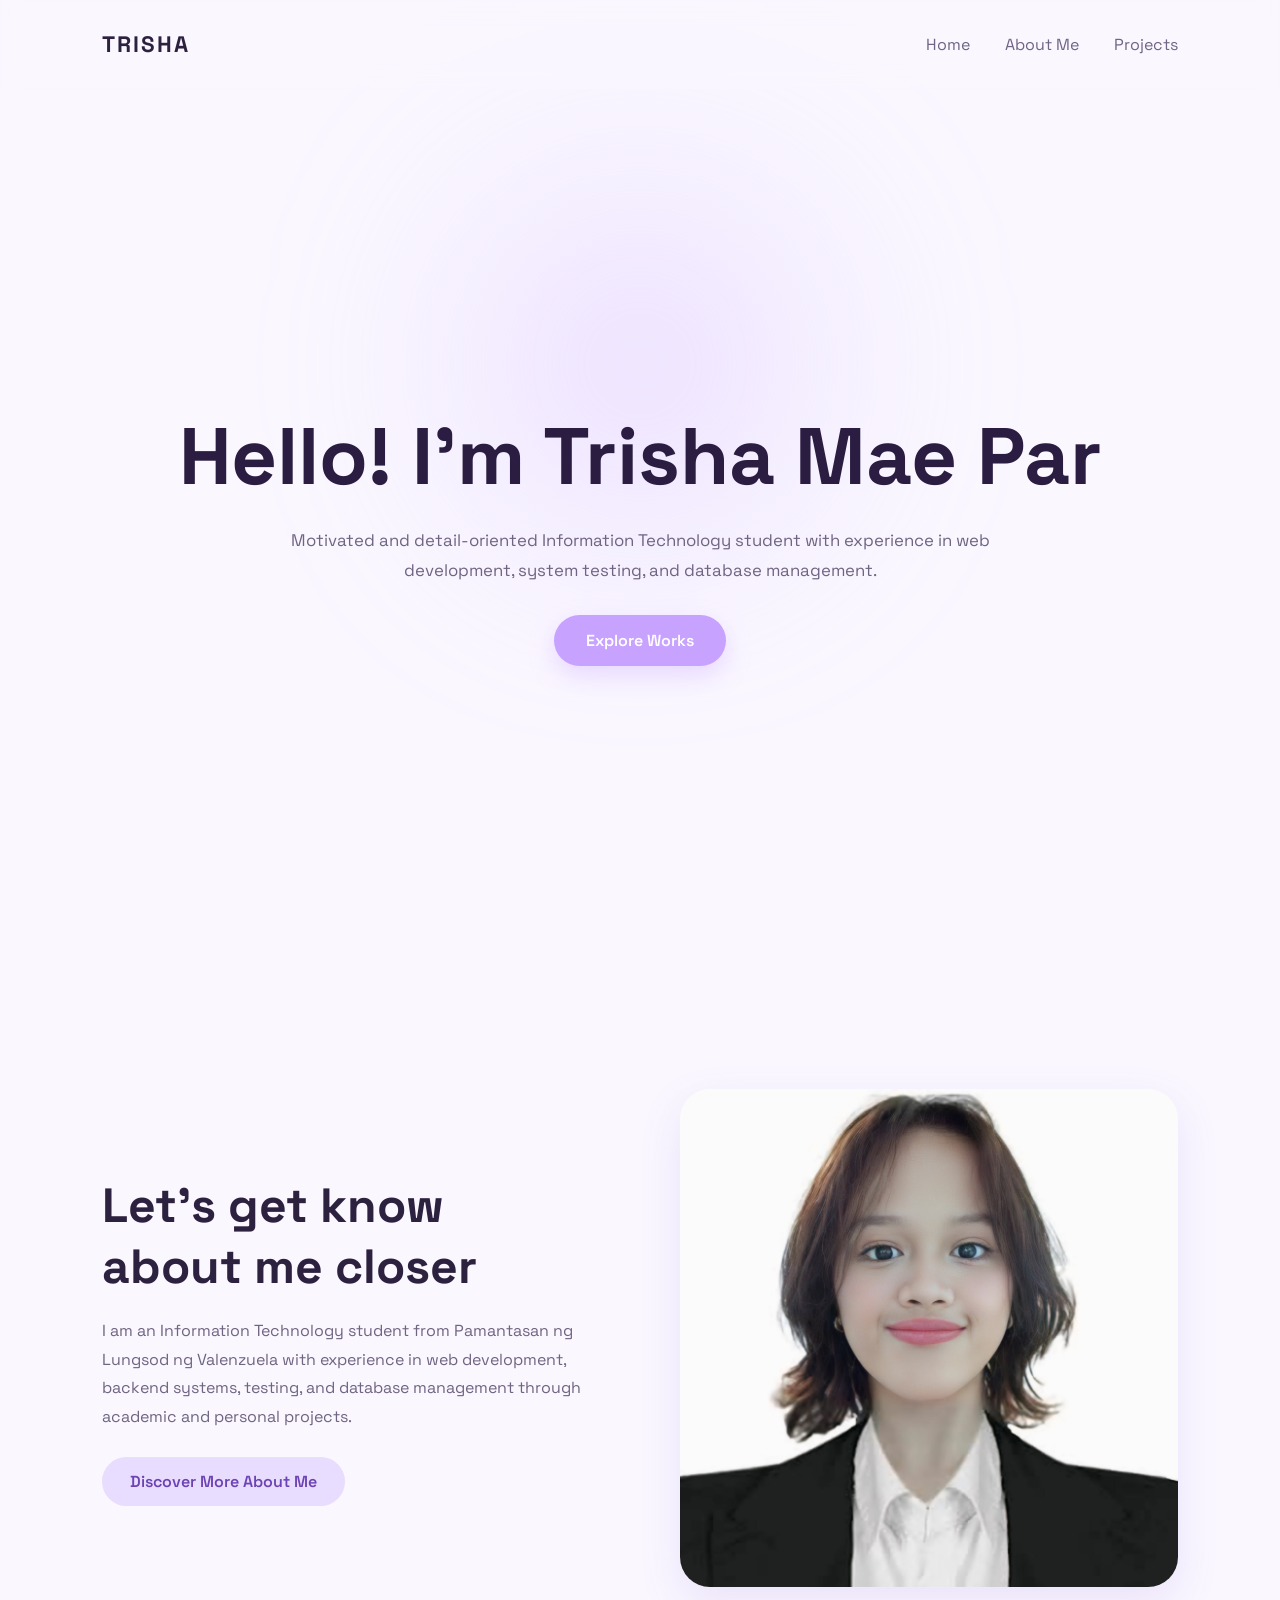
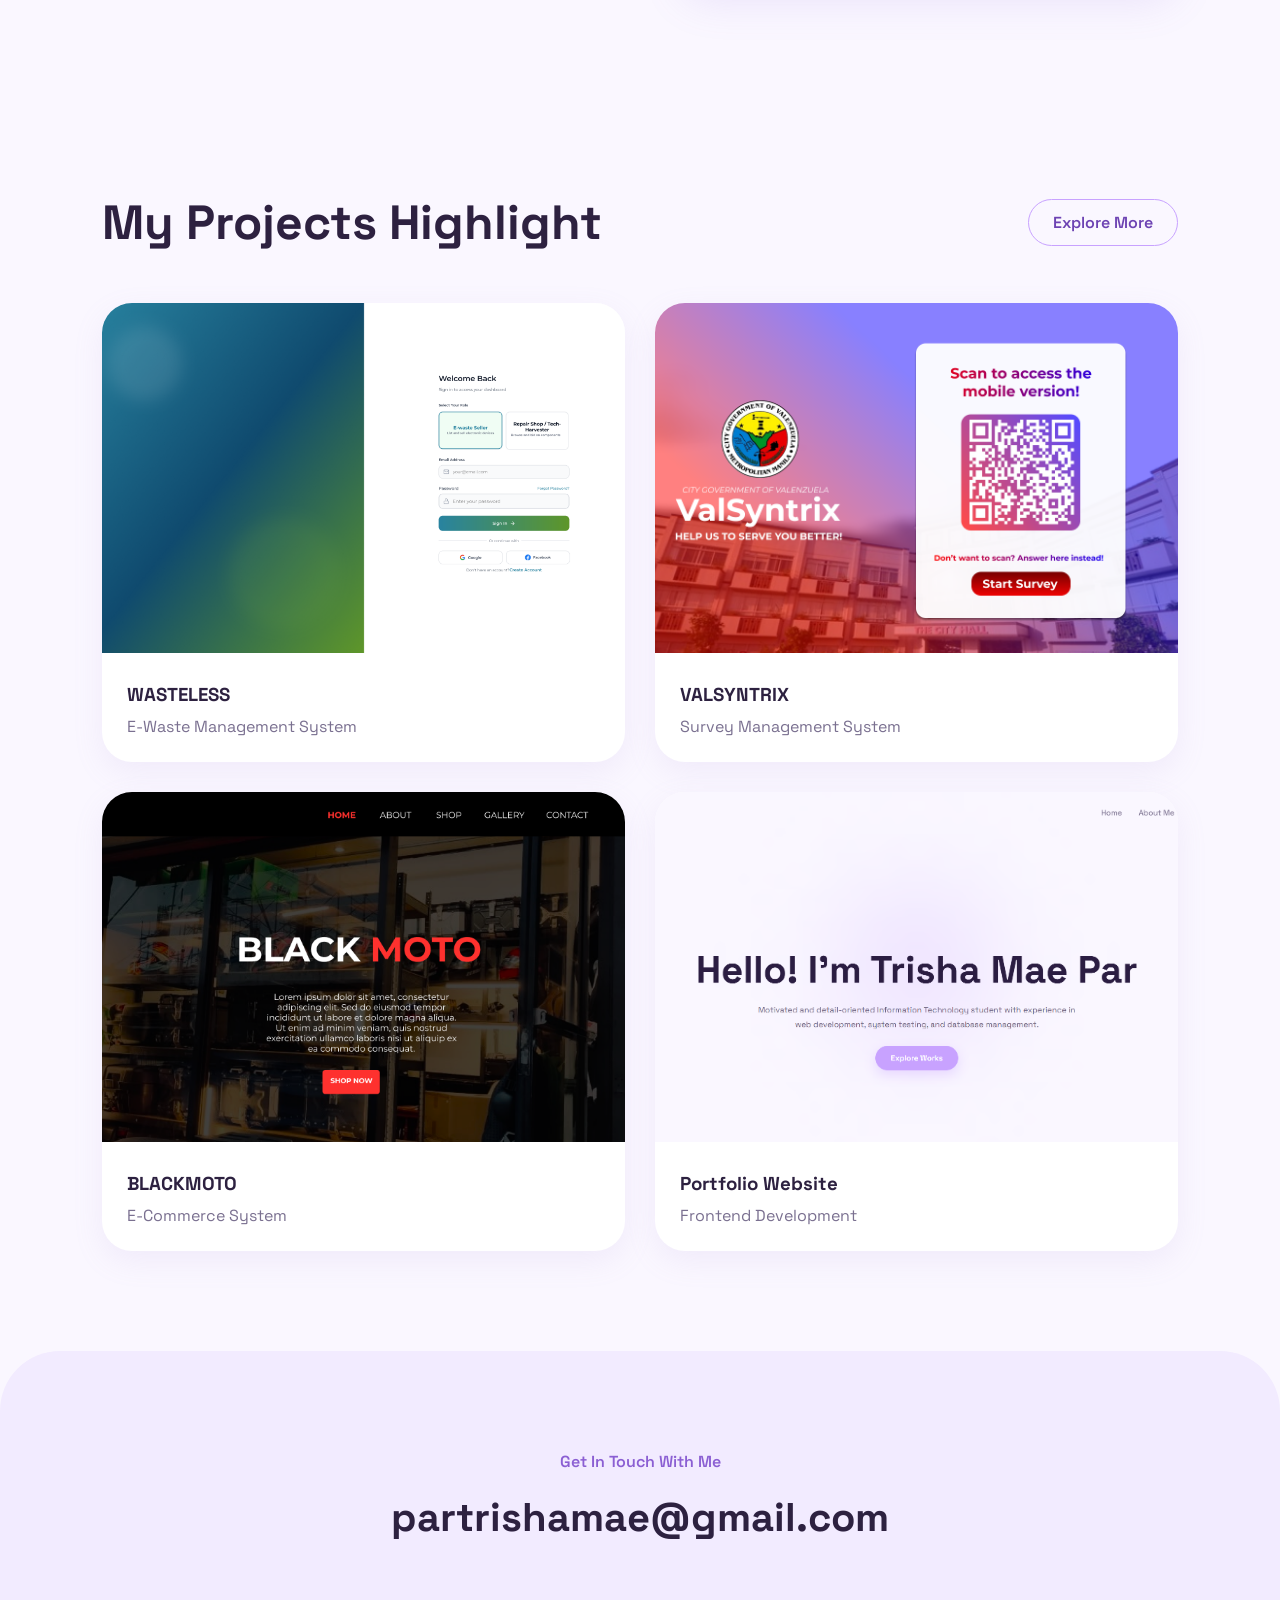
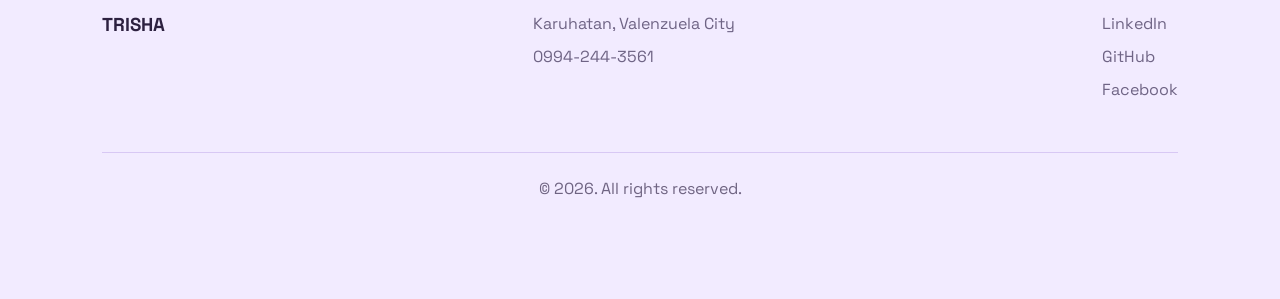
==== portfolio/index.html @ ea0f2e7c "Add files via upload" ====
<!DOCTYPE html>
<html lang="en">
<head>
  <meta charset="UTF-8" />
  <meta name="viewport" content="width=device-width, initial-scale=1.0"/>
  <title>Pastel Portfolio</title>

  <!-- Google Font -->
  <link rel="preconnect" href="https://fonts.googleapis.com">
  <link rel="preconnect" href="https://fonts.gstatic.com" crossorigin>
  <link href="https://fonts.googleapis.com/css2?family=Space+Grotesk:wght@300;400;500;600;700&display=swap" rel="stylesheet">

  <link rel="stylesheet" href="styles.css">
</head>
<body>

  <!-- NAVBAR -->
  <header class="navbar">
    <div class="logo">TRISHA</div>

    <nav>
      <ul class="nav-links">
        <li><a href="index.html">Home</a></li>
        <li><a href="about.html">About Me</a></li>
        <li><a href="projects.html">Projects</a></li>
      </ul>
    </nav>
  </header>

  <!-- HERO -->
  <section class="hero">
    <div class="blur blur1"></div>

    <div class="hero-content">
      <h1>
  Hello! I'm Trisha Mae Par
</h1>

<p>
  Motivated and detail-oriented Information Technology student with experience
  in web development, system testing, and database management.
</p>

      <a href="projects.html" class="primary-btn">Explore Works</a>
    </div>
  </section>

  <!-- ABOUT -->
  <section id="about" class="about section-space">

    <div class="about-text">
      <h2>Let’s get know <br> about me closer</h2>

<p>
  I am an Information Technology student from Pamantasan ng Lungsod ng
  Valenzuela with experience in web development, backend systems,
  testing, and database management through academic and personal projects.
</p>

      <a href="#" class="secondary-btn">Discover More About Me</a>
    </div>

    <div class="about-image">
      <img src="assets/profile.jpg" alt="Profile">
    </div>

  </section>

  <!-- PROJECTS -->
  <section class="projects section-space">

    <div class="section-title">
      <h2>My Projects Highlight</h2>
      <a href="projects.html" class="outline-btn">Explore More</a>
    </div>

    <div class="project-grid">

      <div class="project-card">
        <img src="assets/wasteless.png" alt="">
        <div class="project-info">
          <h3>WASTELESS</h3>
<p>E-Waste Management System</p>
        </div>
      </div>

      <div class="project-card">
        <img src="assets/valsyntrix.png" alt="">
        <div class="project-info">
          <h3>VALSYNTRIX</h3>
<p>Survey Management System</p>
        </div>
      </div>

      <div class="project-card">
        <img src="assets/blackmoto.png" alt="">
        <div class="project-info">
          <h3>BLACKMOTO</h3>
<p>E-Commerce System</p>
        </div>
      </div>

      <div class="project-card">
        <img src="assets/portfolio.png" alt="">
        <div class="project-info">
          <h3>Portfolio Website</h3>
<p>Frontend Development</p>
        </div>
      </div>

    </div>
  </section>
  

  <!-- CONTACT -->
  <section id="contact" class="contact section-space">

    <p class="contact-subtitle">Get In Touch With Me</p>

    <h2>partrishamae@gmail.com</h2>

    <div class="footer-content">

      <div>
        <h3>TRISHA</h3>
      </div>

      <div>
        <p>Karuhatan, Valenzuela City</p>
<p>0994-244-3561</p>
      </div>

      <div>
        <p>LinkedIn</p>
<p>GitHub</p>
<p>Facebook</p>
      </div>

    </div>

    <div class="footer-bottom">
      © 2026. All rights reserved.
    </div>

  </section>

</body>
</html>
---- portfolio/styles.css ----
html{
  scroll-behavior:smooth;
}
*{
  margin:0;
  padding:0;
  box-sizing:border-box;
}

body{
  font-family:'Space Grotesk', sans-serif;
  background: #faf7ff;
  color:#2d2140;
  overflow-x:hidden;
}

/* REUSABLE */

.section-space{
  padding:100px 8%;
}

.primary-btn,
.secondary-btn,
.outline-btn{
  text-decoration:none;
  display:inline-block;
  transition:0.3s ease;
  font-weight:600;
}

.primary-btn{
  background:#c8a2ff;
  color:white;
  padding:15px 32px;
  border-radius:50px;
  margin-top:30px;
  box-shadow:0 10px 25px rgba(200,162,255,0.35);
}

.primary-btn:hover{
  transform:translateY(-3px);
}

.secondary-btn{
  background:#e8dcff;
  color:#6d43b3;
  padding:14px 28px;
  border-radius:50px;
  margin-top:25px;
}

.outline-btn{
  border:1px solid #c8a2ff;
  color:#6d43b3;
  padding:12px 24px;
  border-radius:50px;
}

.blur{
  position:absolute;
  width:350px;
  height:350px;
  border-radius:50%;
  background:rgba(214,188,255,0.35);
  filter:blur(100px);
  z-index:-1;
}

.blur1{
  top:100px;
  left:50%;
  transform:translateX(-50%);
}

.blur2{
  bottom:0;
  right:0;
}

/* NAVBAR */

.navbar{
  width:100%;
  padding:30px 8%;
  display:flex;
  justify-content:space-between;
  align-items:center;
  position:sticky;
  top:0;
  background:rgba(250,247,255,0.7);
  backdrop-filter:blur(10px);
  z-index:999;
}

.logo{
  font-size:1.4rem;
  font-weight:700;
  letter-spacing:2px;
}

.nav-links{
  display:flex;
  list-style:none;
  gap:35px;
  align-items:center;
}

.nav-links a{
  text-decoration:none;
  color:#6f6485;
  transition:0.35s ease;
  position:relative;
}

/* Hover Effect */
.nav-links a::after{
  content:"";
  position:absolute;
  left:0;
  bottom:-6px;
  width:0%;
  height:2px;
  background:#b88cff;
  border-radius:10px;
  transition:0.35s ease;
}

.nav-links a:hover{
  color:#9c6eff;
}

.nav-links a:hover::after{
  width:100%;
}

.contact-btn{
  border:1px solid #c8a2ff;
  padding:10px 20px;
  border-radius:30px;
}

/* HERO */

.hero{
  min-height:100vh;
  display:flex;
  align-items:center;
  justify-content:center;
  text-align:center;
  padding:0 8%;
  position:relative;
}

.hero-content h1{
  font-size:5rem;
  line-height:1.1;
  margin-bottom:25px;
  color:#2b1d42;
}

.hero-content p{
  max-width:700px;
  margin:auto;
  color:#6f6482;
  line-height:1.8;
  font-size:1.05rem;
}

/* ABOUT */

.about{
  display:grid;
  grid-template-columns:1fr 1fr;
  gap:80px;
  align-items:center;
}

.about-text h2{
  font-size:3rem;
  margin-bottom:20px;
}

.about-text p{
  color:#6f6482;
  line-height:1.8;
}

.about-image img{
  width:100%;
  border-radius:30px;
  object-fit:cover;
  box-shadow:0 15px 40px rgba(149,112,219,0.15);
}

/* PROJECTS */

.section-title{
  display:flex;
  justify-content:space-between;
  align-items:center;
  margin-bottom:50px;
}

.section-title h2{
  font-size:3rem;
}

.project-grid{
  display:grid;
  grid-template-columns:repeat(2,1fr);
  gap:30px;
}

.project-card{
  background:white;
  border-radius:30px;
  overflow:hidden;
  box-shadow:0 10px 30px rgba(176,151,214,0.12);
  transition:0.4s ease;
}

.project-card:hover{
  transform:translateY(-10px);
}

.project-card img{
  width:100%;
  height:350px;
  object-fit:cover;
}

.project-info{
  padding:25px;
}

.project-info h3{
  margin-bottom:10px;
}

.project-info p{
  color:#7a7090;
}

/* TESTIMONIAL */

.testimonial{
  text-align:center;
  position:relative;
}

.testimonial h2{
  font-size:3rem;
  margin-bottom:30px;
}

.testimonial-text{
  max-width:850px;
  margin:auto;
  line-height:2;
  color:#655b78;
  margin-bottom:30px;
}

/* CONTACT */

.contact{
  background:#f2ebff;
  border-top-left-radius:60px;
  border-top-right-radius:60px;
}

.contact-subtitle{
  text-align:center;
  color:#8b5fd3;
  margin-bottom:20px;
  font-weight:600;
}

.contact h2{
  text-align:center;
  font-size:2.5rem;
  margin-bottom:70px;
}


.footer-content{
  display:flex;
  justify-content:space-between;
  flex-wrap:wrap;
  gap:40px;
  padding-bottom:40px;
}

.footer-content p{
  color:#6f6485;
  margin-bottom:12px;
  transition:0.3s ease;
  cursor:pointer;
}

.footer-content p:hover{
  color:#9c6eff;
  transform:translateX(4px);
}

.footer-bottom{
  border-top:1px solid #d8c8f4;
  padding-top:25px;
  text-align:center;
  color:#6f6482;
}

/* RESPONSIVE */

@media(max-width:991px){

  .hero-content h1{
    font-size:3.5rem;
  }

  .about{
    grid-template-columns:1fr;
  }

  .project-grid{
    grid-template-columns:1fr;
  }

  .section-title{
    flex-direction:column;
    gap:20px;
    text-align:center;
  }

  .contact h2{
    font-size:2.5rem;
  }
}

@media(max-width:768px){

  .navbar{
    flex-direction:column;
    gap:20px;
  }

  .nav-links{
    gap:18px;
    flex-wrap:wrap;
    justify-content:center;
  }

  .hero-content h1{
    font-size:2.7rem;
  }

  .about-text h2,
  .section-title h2,
  .testimonial h2{
    font-size:2.2rem;
  }
}
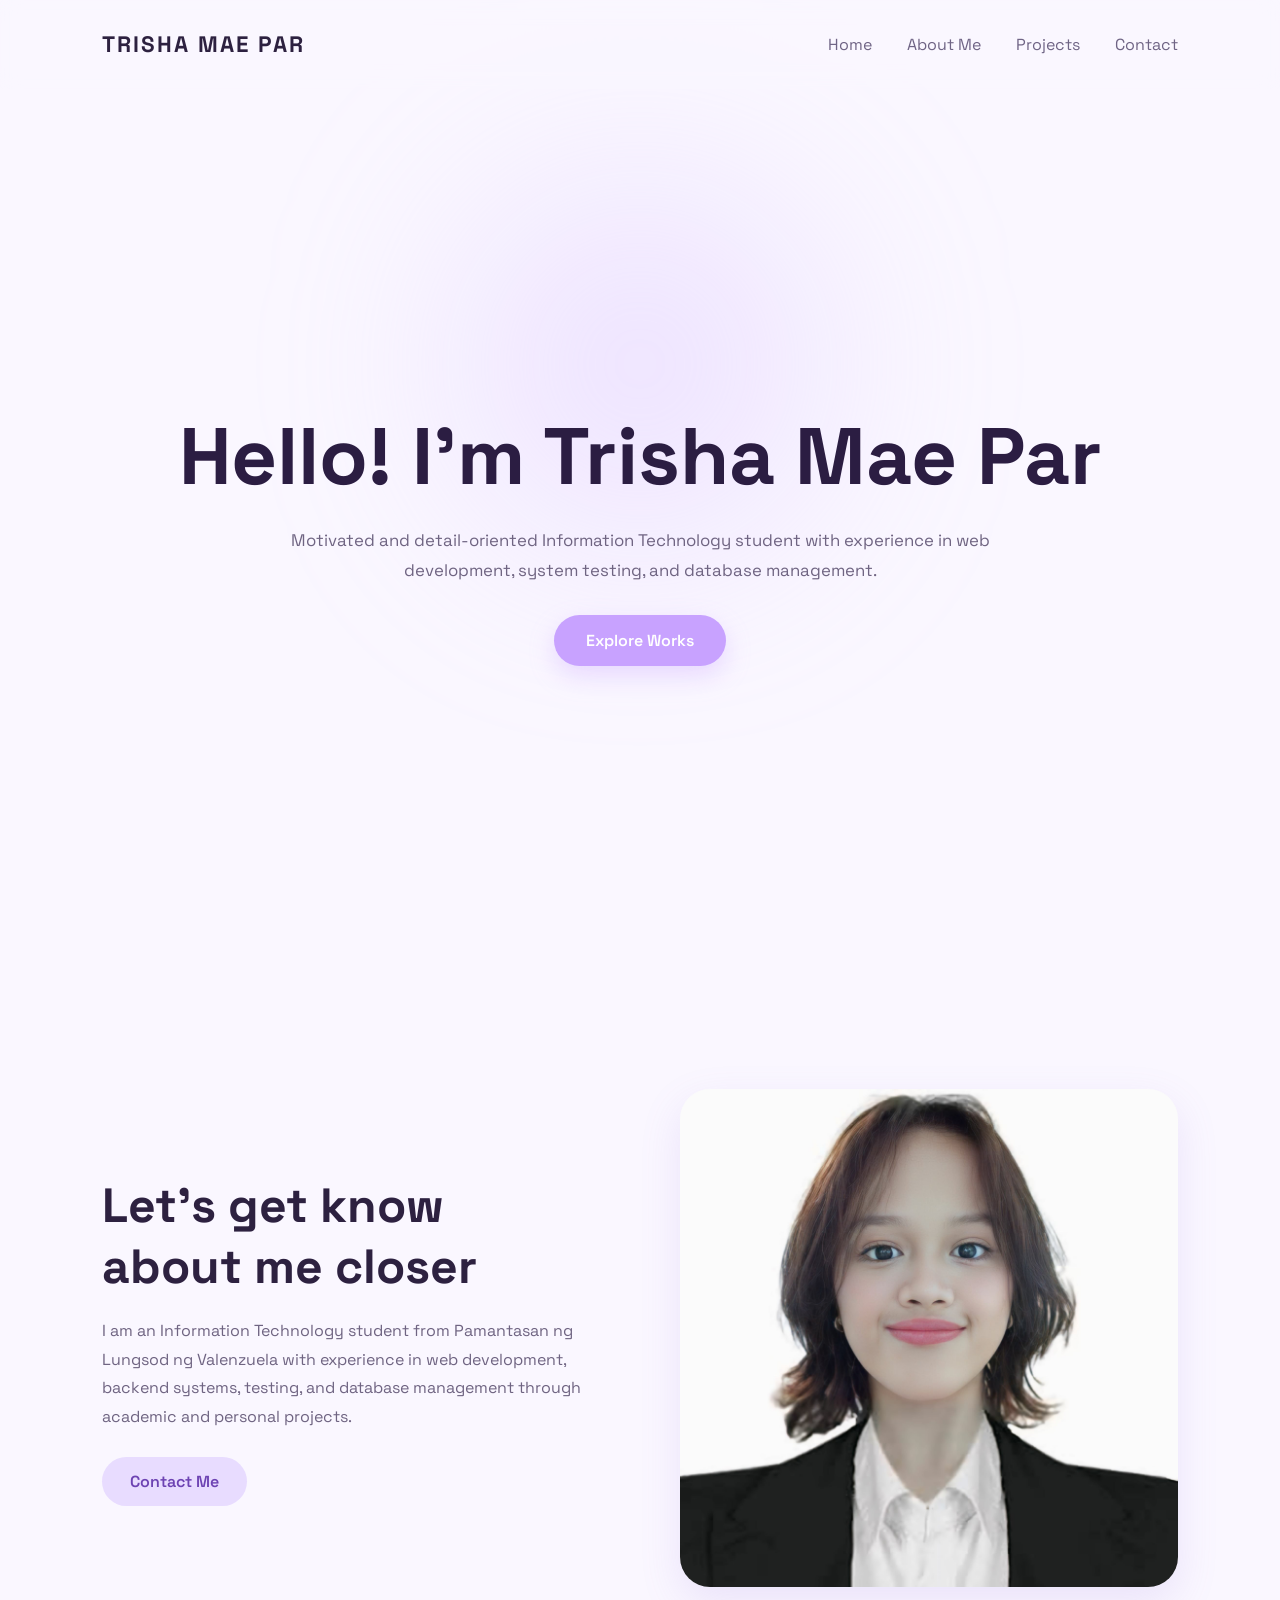
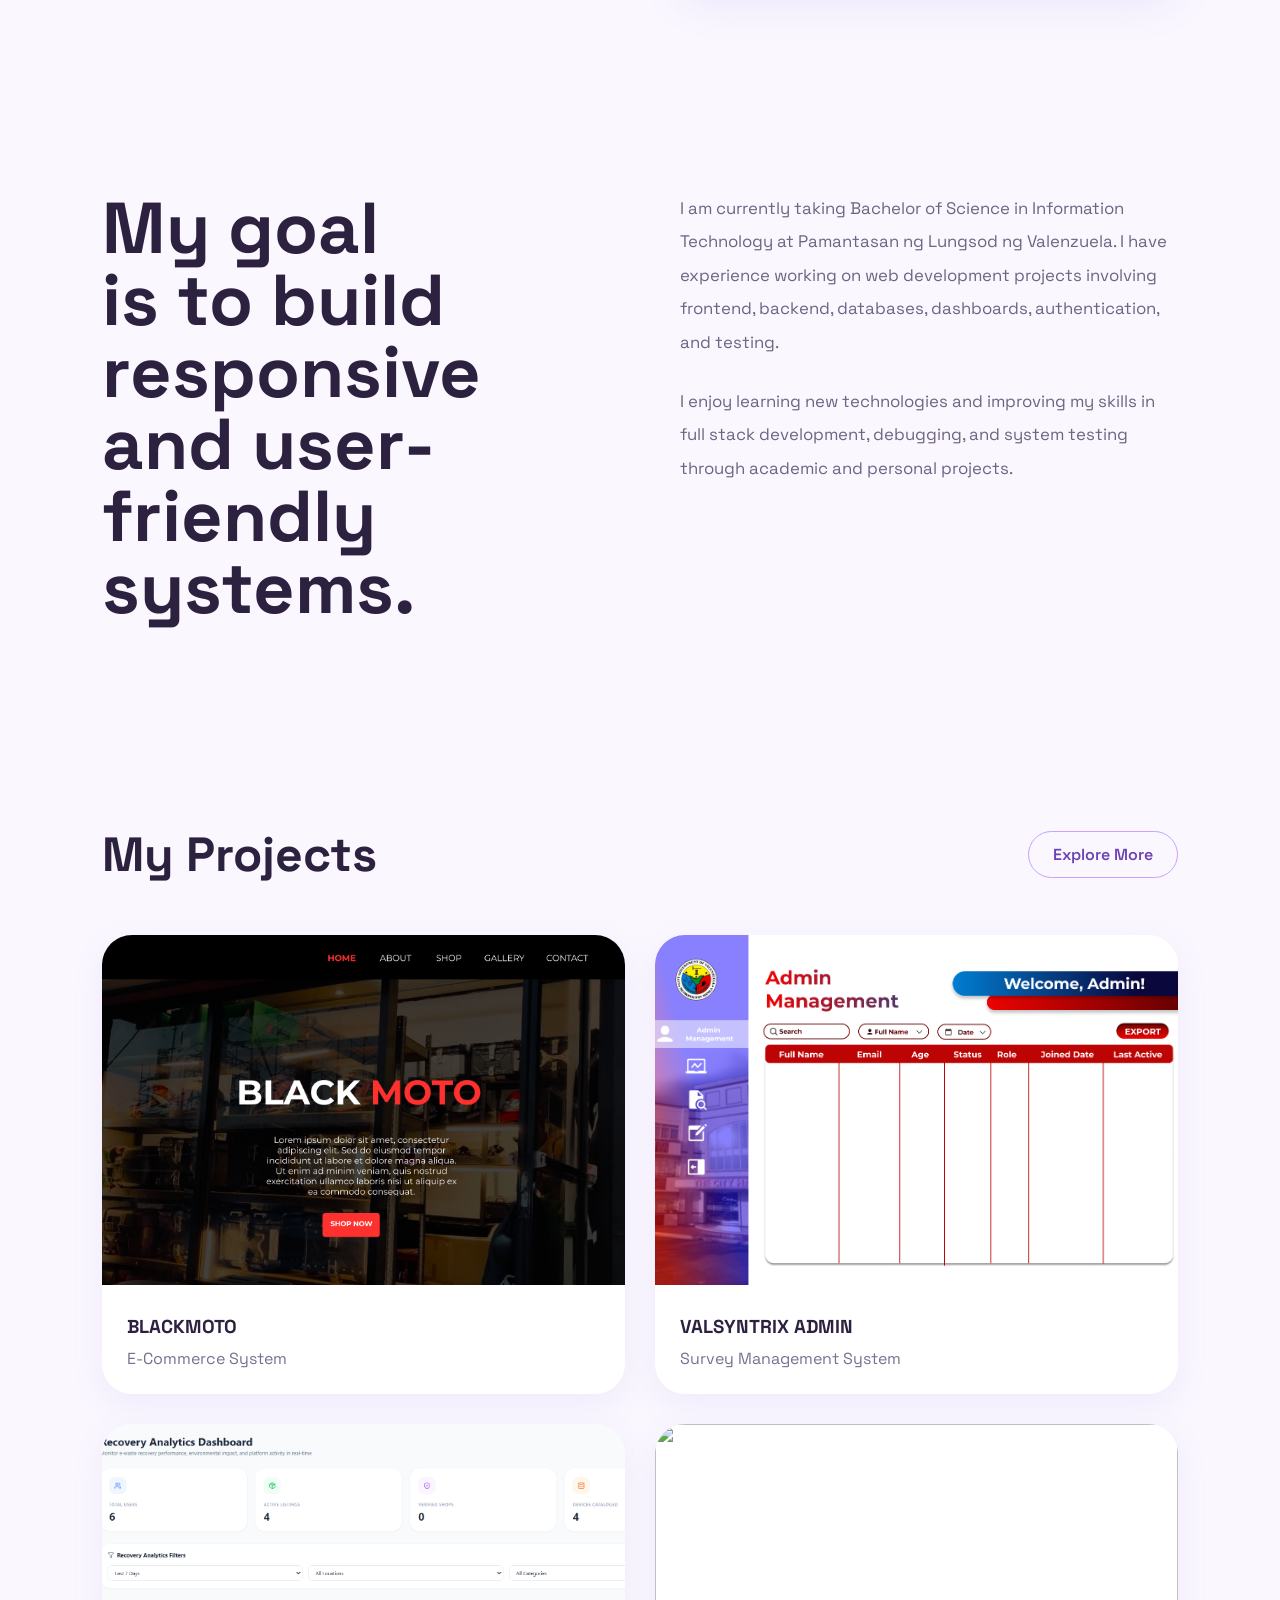
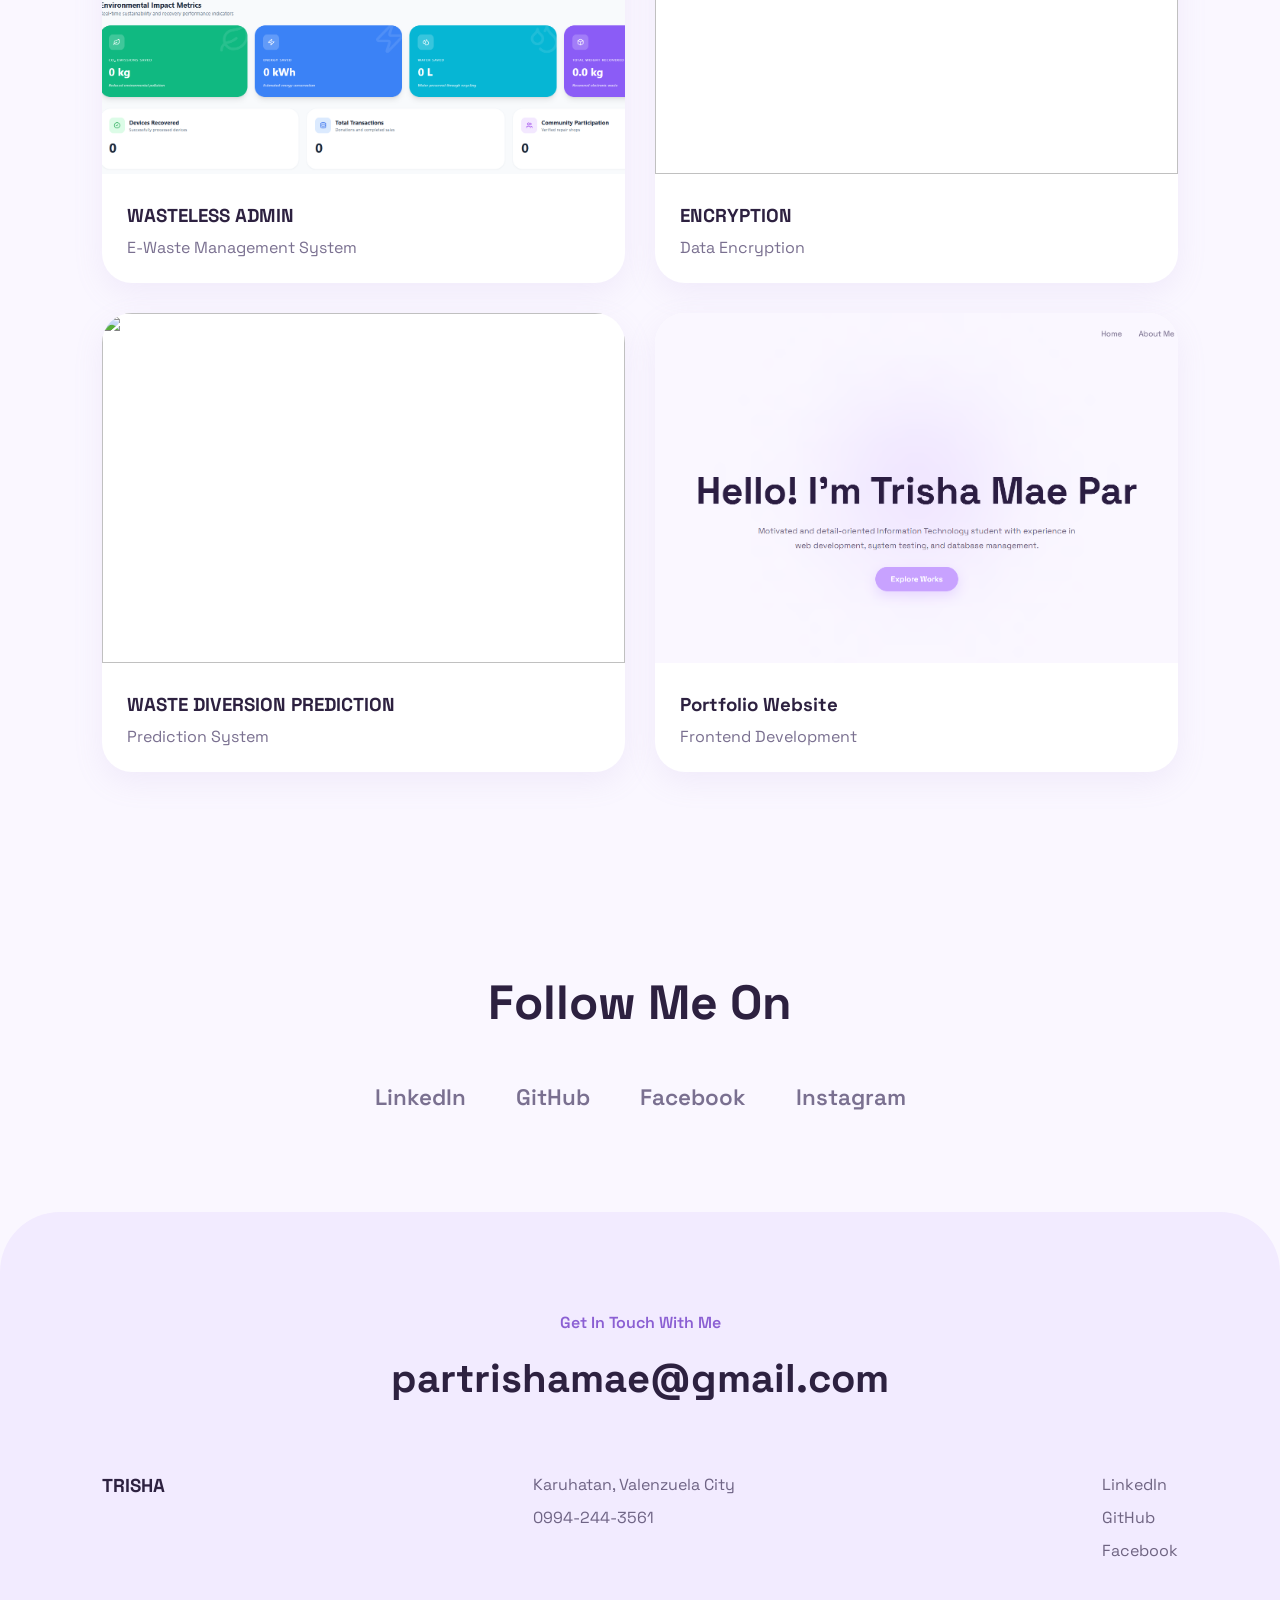
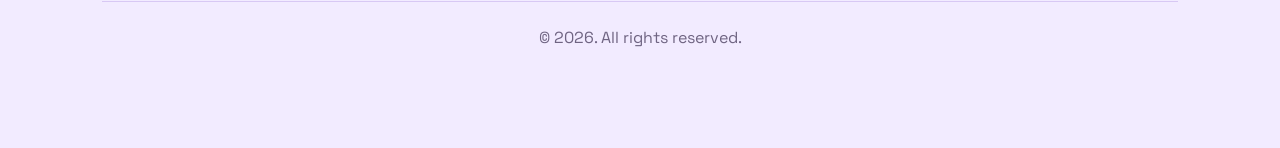
==== commit ec6846bb: "updated" ====
--- a/portfolio/index.html
+++ b/portfolio/index.html
@@ -1,148 +1,316 @@
-<!DOCTYPE html>
+<!doctype html>
 <html lang="en">
-<head>
-  <meta charset="UTF-8" />
-  <meta name="viewport" content="width=device-width, initial-scale=1.0"/>
-  <title>Pastel Portfolio</title>
-
-  <!-- Google Font -->
-  <link rel="preconnect" href="https://fonts.googleapis.com">
-  <link rel="preconnect" href="https://fonts.gstatic.com" crossorigin>
-  <link href="https://fonts.googleapis.com/css2?family=Space+Grotesk:wght@300;400;500;600;700&display=swap" rel="stylesheet">
-
-  <link rel="stylesheet" href="styles.css">
-</head>
-<body>
-
-  <!-- NAVBAR -->
-  <header class="navbar">
-    <div class="logo">TRISHA</div>
-
-    <nav>
-      <ul class="nav-links">
-        <li><a href="index.html">Home</a></li>
-        <li><a href="about.html">About Me</a></li>
-        <li><a href="projects.html">Projects</a></li>
-      </ul>
-    </nav>
-  </header>
-
-  <!-- HERO -->
-  <section class="hero">
-    <div class="blur blur1"></div>
-
-    <div class="hero-content">
-      <h1>
-  Hello! I'm Trisha Mae Par
-</h1>
-
-<p>
-  Motivated and detail-oriented Information Technology student with experience
-  in web development, system testing, and database management.
-</p>
-
-      <a href="projects.html" class="primary-btn">Explore Works</a>
-    </div>
-  </section>
-
-  <!-- ABOUT -->
-  <section id="about" class="about section-space">
-
-    <div class="about-text">
-      <h2>Let’s get know <br> about me closer</h2>
-
-<p>
-  I am an Information Technology student from Pamantasan ng Lungsod ng
-  Valenzuela with experience in web development, backend systems,
-  testing, and database management through academic and personal projects.
-</p>
-
-      <a href="#" class="secondary-btn">Discover More About Me</a>
-    </div>
-
-    <div class="about-image">
-      <img src="assets/profile.jpg" alt="Profile">
-    </div>
-
-  </section>
-
-  <!-- PROJECTS -->
-  <section class="projects section-space">
-
-    <div class="section-title">
-      <h2>My Projects Highlight</h2>
-      <a href="projects.html" class="outline-btn">Explore More</a>
-    </div>
-
-    <div class="project-grid">
-
-      <div class="project-card">
-        <img src="assets/wasteless.png" alt="">
-        <div class="project-info">
-          <h3>WASTELESS</h3>
-<p>E-Waste Management System</p>
-        </div>
-      </div>
-
-      <div class="project-card">
-        <img src="assets/valsyntrix.png" alt="">
-        <div class="project-info">
-          <h3>VALSYNTRIX</h3>
-<p>Survey Management System</p>
-        </div>
-      </div>
-
-      <div class="project-card">
-        <img src="assets/blackmoto.png" alt="">
-        <div class="project-info">
-          <h3>BLACKMOTO</h3>
-<p>E-Commerce System</p>
-        </div>
-      </div>
-
-      <div class="project-card">
-        <img src="assets/portfolio.png" alt="">
-        <div class="project-info">
-          <h3>Portfolio Website</h3>
-<p>Frontend Development</p>
-        </div>
-      </div>
-
-    </div>
-  </section>
-  
-
-  <!-- CONTACT -->
-  <section id="contact" class="contact section-space">
-
-    <p class="contact-subtitle">Get In Touch With Me</p>
-
-    <h2>partrishamae@gmail.com</h2>
-
-    <div class="footer-content">
-
-      <div>
-        <h3>TRISHA</h3>
-      </div>
-
-      <div>
-        <p>Karuhatan, Valenzuela City</p>
-<p>0994-244-3561</p>
-      </div>
-
-      <div>
-        <p>LinkedIn</p>
-<p>GitHub</p>
-<p>Facebook</p>
-      </div>
-
-    </div>
-
-    <div class="footer-bottom">
-      © 2026. All rights reserved.
-    </div>
-
-  </section>
-
-</body>
-</html>+  <head>
+    <meta charset="UTF-8" />
+    <meta name="viewport" content="width=device-width, initial-scale=1.0" />
+    <title>Pastel Portfolio</title>
+
+    <!-- Google Font -->
+    <link rel="preconnect" href="https://fonts.googleapis.com" />
+    <link rel="preconnect" href="https://fonts.gstatic.com" crossorigin />
+    <link
+      href="https://fonts.googleapis.com/css2?family=Space+Grotesk:wght@300;400;500;600;700&display=swap"
+      rel="stylesheet"
+    />
+
+    <link rel="stylesheet" href="styles.css" />
+  </head>
+  <script>
+    const sections = document.querySelectorAll("section");
+    const navLinks = document.querySelectorAll(".nav-links a");
+
+    window.addEventListener("scroll", () => {
+      let current = "";
+
+      sections.forEach((section) => {
+        const sectionTop = section.offsetTop;
+
+        if (pageYOffset >= sectionTop - 200) {
+          current = section.getAttribute("id");
+        }
+      });
+
+      navLinks.forEach((link) => {
+        link.classList.remove("active");
+
+        if (link.getAttribute("href") === `#${current}`) {
+          link.classList.add("active");
+        }
+      });
+    });
+  </script>
+  <body>
+    <!-- NAVBAR -->
+    <header class="navbar">
+      <div class="logo">TRISHA MAE PAR</div>
+
+      <nav>
+        <ul class="nav-links">
+          <li><a href="#home">Home</a></li>
+          <li><a href="#about">About Me</a></li>
+          <li><a href="#projects">Projects</a></li>
+          <li><a href="#contact">Contact</a></li>
+        </ul>
+      </nav>
+    </header>
+
+    <!-- HERO -->
+    <section id="home" class="hero">
+      <div class="blur blur1"></div>
+
+      <div class="hero-content">
+        <h1>Hello! I'm Trisha Mae Par</h1>
+
+        <p>
+          Motivated and detail-oriented Information Technology student with
+          experience in web development, system testing, and database
+          management.
+        </p>
+
+        <a href="#projects" class="primary-btn">Explore Works</a>
+      </div>
+    </section>
+
+    <!-- ABOUT -->
+    <section id="about" class="about section-space">
+      <div class="about-text">
+        <h2>
+          Let’s get know <br />
+          about me closer
+        </h2>
+
+        <p>
+          I am an Information Technology student from Pamantasan ng Lungsod ng
+          Valenzuela with experience in web development, backend systems,
+          testing, and database management through academic and personal
+          projects.
+        </p>
+
+        <a href="#contact" class="secondary-btn">Contact Me</a>
+      </div>
+
+      <div class="about-image">
+        <img src="assets/profile.jpg" alt="Profile" />
+      </div>
+    </section>
+    <section class="about-details section-space">
+      <div class="about-details-grid">
+        <div class="about-left">
+          <h2>
+            My goal <br />
+            is to build <br />
+            responsive <br />
+            and user-friendly <br />
+            systems.
+          </h2>
+        </div>
+
+        <div class="about-right">
+          <p>
+            I am currently taking Bachelor of Science in Information Technology
+            at Pamantasan ng Lungsod ng Valenzuela. I have experience working on
+            web development projects involving frontend, backend, databases,
+            dashboards, authentication, and testing.
+          </p>
+
+          <p>
+            I enjoy learning new technologies and improving my skills in full
+            stack development, debugging, and system testing through academic
+            and personal projects.
+          </p>
+        </div>
+      </div>
+    </section>
+
+    <!-- PROJECTS -->
+    <section id="projects" class="projects section-space">
+      <div class="section-title">
+        <h2>My Projects</h2>
+        <a href="#projects" class="outline-btn">Explore More</a>
+      </div>
+
+      <div class="project-grid">
+        <div class="project-card">
+          <div class="project-image">
+            <img src="assets/blackmoto.png" alt="" />
+
+            <div class="project-overlay">
+              <h3>Technologies Used</h3>
+
+              <div class="tech-stack">
+                <span>HTML</span>
+                <span>CSS</span>
+                <span>JavaScript</span>
+                <span>PHP</span>
+                <span>MySQL</span>
+                <span>XAMPP</span>
+              </div>
+            </div>
+          </div>
+
+          <div class="project-info">
+            <h3>BLACKMOTO</h3>
+            <p>E-Commerce System</p>
+          </div>
+        </div>
+
+        <!-- VALSYNTRIX ADMIN -->
+        <div class="project-card">
+          <div class="project-image">
+            <img src="assets/valsyntrix_admin.png" alt="" />
+
+            <div class="project-overlay">
+              <h3>Technologies Used</h3>
+
+              <div class="tech-stack">
+                <span>PHP</span>
+                <span>MySQL</span>
+                <span>JavaScript</span>
+                <span>Admin Dashboard</span>
+              </div>
+            </div>
+          </div>
+
+          <div class="project-info">
+            <h3>VALSYNTRIX ADMIN</h3>
+            <p>Survey Management System</p>
+          </div>
+        </div>
+
+        <!-- WASTELESS ADMIN -->
+        <div class="project-card">
+          <div class="project-image">
+            <img src="assets/wasteless_admin.png" alt="" />
+
+            <div class="project-overlay">
+              <h3>Technologies Used</h3>
+
+              <div class="tech-stack">
+                <span>React</span>
+                <span>Tailwind CSS</span>
+                <span>Supabase</span>
+              </div>
+            </div>
+          </div>
+
+          <div class="project-info">
+            <h3>WASTELESS ADMIN</h3>
+            <p>E-Waste Management System</p>
+          </div>
+        </div>
+
+        <!-- ENCRYPTION -->
+        <div class="project-card">
+          <div class="project-image">
+            <img src="assets/encryption.png" alt="" />
+
+            <div class="project-overlay">
+              <h3>Technologies Used</h3>
+
+              <div class="tech-stack">
+                <span>Python</span>
+              </div>
+            </div>
+          </div>
+
+          <div class="project-info">
+            <h3>ENCRYPTION</h3>
+            <p>Data Encryption</p>
+          </div>
+        </div>
+
+        <!-- WASTE DIVERSION PREDICTION -->
+        <div class="project-card">
+          <div class="project-image">
+            <img src="assets/prediction.png" alt="" />
+
+            <div class="project-overlay">
+              <h3>Technologies Used</h3>
+
+              <div class="tech-stack">
+                <span>Python</span>
+              </div>
+            </div>
+          </div>
+
+          <div class="project-info">
+            <h3>WASTE DIVERSION PREDICTION</h3>
+            <p>Prediction System</p>
+          </div>
+        </div>
+
+        <!-- PORTFOLIO -->
+        <div class="project-card">
+          <div class="project-image">
+            <img src="assets/portfolio.png" alt="" />
+
+            <div class="project-overlay">
+              <h3>Technologies Used</h3>
+
+              <div class="tech-stack">
+                <span>HTML</span>
+                <span>CSS</span>
+              </div>
+            </div>
+          </div>
+
+          <div class="project-info">
+            <h3>Portfolio Website</h3>
+            <p>Frontend Development</p>
+          </div>
+        </div>
+      </div>
+    </section>
+    <section class="social-section section-space">
+      <h2>Follow Me On</h2>
+
+      <div class="social-links">
+        <a
+          href="https://www.linkedin.com/in/trisha-mae-par-b07a5536a"
+          target="_blank"
+        >
+          LinkedIn
+        </a>
+
+        <a href="https://github.com/" target="_blank"> GitHub </a>
+
+        <a href="#"> Facebook </a>
+
+        <a href="#"> Instagram </a>
+      </div>
+    </section>
+
+    <!-- CONTACT -->
+    <section id="contact" class="contact section-space">
+      <p class="contact-subtitle">Get In Touch With Me</p>
+
+      <h2>partrishamae@gmail.com</h2>
+
+      <div class="footer-content">
+        <div>
+          <h3>TRISHA</h3>
+        </div>
+
+        <div>
+          <p>Karuhatan, Valenzuela City</p>
+          <p>0994-244-3561</p>
+        </div>
+
+        <div class="footer-links">
+          <a
+            href="https://www.linkedin.com/in/trisha-mae-par-b07a5536a"
+            target="_blank"
+          >
+            LinkedIn
+          </a>
+
+          <a href="https://github.com/" target="_blank"> GitHub </a>
+
+          <a href="#"> Facebook </a>
+        </div>
+      </div>
+
+      <div class="footer-bottom">© 2026. All rights reserved.</div>
+    </section>
+  </body>
+</html>
--- a/portfolio/styles.css
+++ b/portfolio/styles.css
@@ -129,11 +129,32 @@
 .nav-links a:hover{
   color:#9c6eff;
 }
-
+.footer-links{
+  display:flex;
+  flex-direction:column;
+  gap:12px;
+}
+
+.footer-links a{
+  text-decoration:none;
+  color:#6f6482;
+  transition:0.3s ease;
+}
+
+.footer-links a:hover{
+  color:#b88cff;
+  transform:translateX(4px);
+}
 .nav-links a:hover::after{
   width:100%;
 }
-
+.nav-links a.active{
+  color:#b88cff;
+}
+
+.nav-links a.active::after{
+  width:100%;
+}
 .contact-btn{
   border:1px solid #c8a2ff;
   padding:10px 20px;
@@ -230,6 +251,74 @@
   object-fit:cover;
 }
 
+/* PROJECT IMAGE */
+
+.project-image{
+  position:relative;
+  overflow:hidden;
+}
+
+/* OVERLAY */
+
+.project-overlay{
+  position:absolute;
+  inset:0;
+  background:rgba(34, 24, 55, 0.78);
+  backdrop-filter:blur(4px);
+
+  display:flex;
+  flex-direction:column;
+  justify-content:center;
+  align-items:center;
+
+  opacity:0;
+  transition:0.4s ease;
+
+  padding:20px;
+  text-align:center;
+}
+
+/* SHOW OVERLAY */
+
+.project-card:hover .project-overlay{
+  opacity:1;
+}
+
+/* OVERLAY TITLE */
+
+.project-overlay h3{
+  color:white;
+  margin-bottom:20px;
+  font-size:1.3rem;
+}
+
+/* TECH STACK */
+
+.tech-stack{
+  display:flex;
+  flex-wrap:wrap;
+  justify-content:center;
+  gap:12px;
+}
+
+.tech-stack span{
+  background:#d9c2ff;
+  color:#3e216b;
+
+  padding:10px 16px;
+  border-radius:30px;
+
+  font-size:0.9rem;
+  font-weight:600;
+
+  transition:0.3s ease;
+}
+
+.tech-stack span:hover{
+  transform:translateY(-3px);
+  background:white;
+}
+
 .project-info{
   padding:25px;
 }
@@ -360,4 +449,86 @@
   .testimonial h2{
     font-size:2.2rem;
   }
+}
+/* ABOUT DETAILS */
+
+.about-details-grid{
+  display:grid;
+  grid-template-columns:1fr 1fr;
+  gap:80px;
+  align-items:flex-start;
+}
+
+.about-left h2{
+  font-size:4.5rem;
+  line-height:1;
+}
+
+.about-right p{
+  color:#6f6482;
+  line-height:2;
+  margin-bottom:25px;
+  font-size:1.05rem;
+}
+
+/* SOCIALS */
+
+.social-section{
+  text-align:center;
+}
+
+.social-section h2{
+  font-size:3rem;
+  margin-bottom:50px;
+}
+
+.social-links{
+  display:flex;
+  justify-content:center;
+  flex-wrap:wrap;
+  gap:50px;
+}
+
+.social-links a{
+  text-decoration:none;
+  font-size:1.4rem;
+  color:#7a7090;
+  font-weight:600;
+  transition:0.35s ease;
+  position:relative;
+}
+
+.social-links a::after{
+  content:"";
+  position:absolute;
+  left:0;
+  bottom:-8px;
+  width:0%;
+  height:3px;
+  background:#b88cff;
+  border-radius:10px;
+  transition:0.35s ease;
+}
+
+.social-links a:hover{
+  color:#9c6eff;
+  transform:translateY(-4px);
+}
+
+.social-links a:hover::after{
+  width:100%;
+}
+
+/* RESPONSIVE */
+
+@media(max-width:991px){
+
+  .about-details-grid{
+    grid-template-columns:1fr;
+  }
+
+  .about-left h2{
+    font-size:3rem;
+  }
+
 }
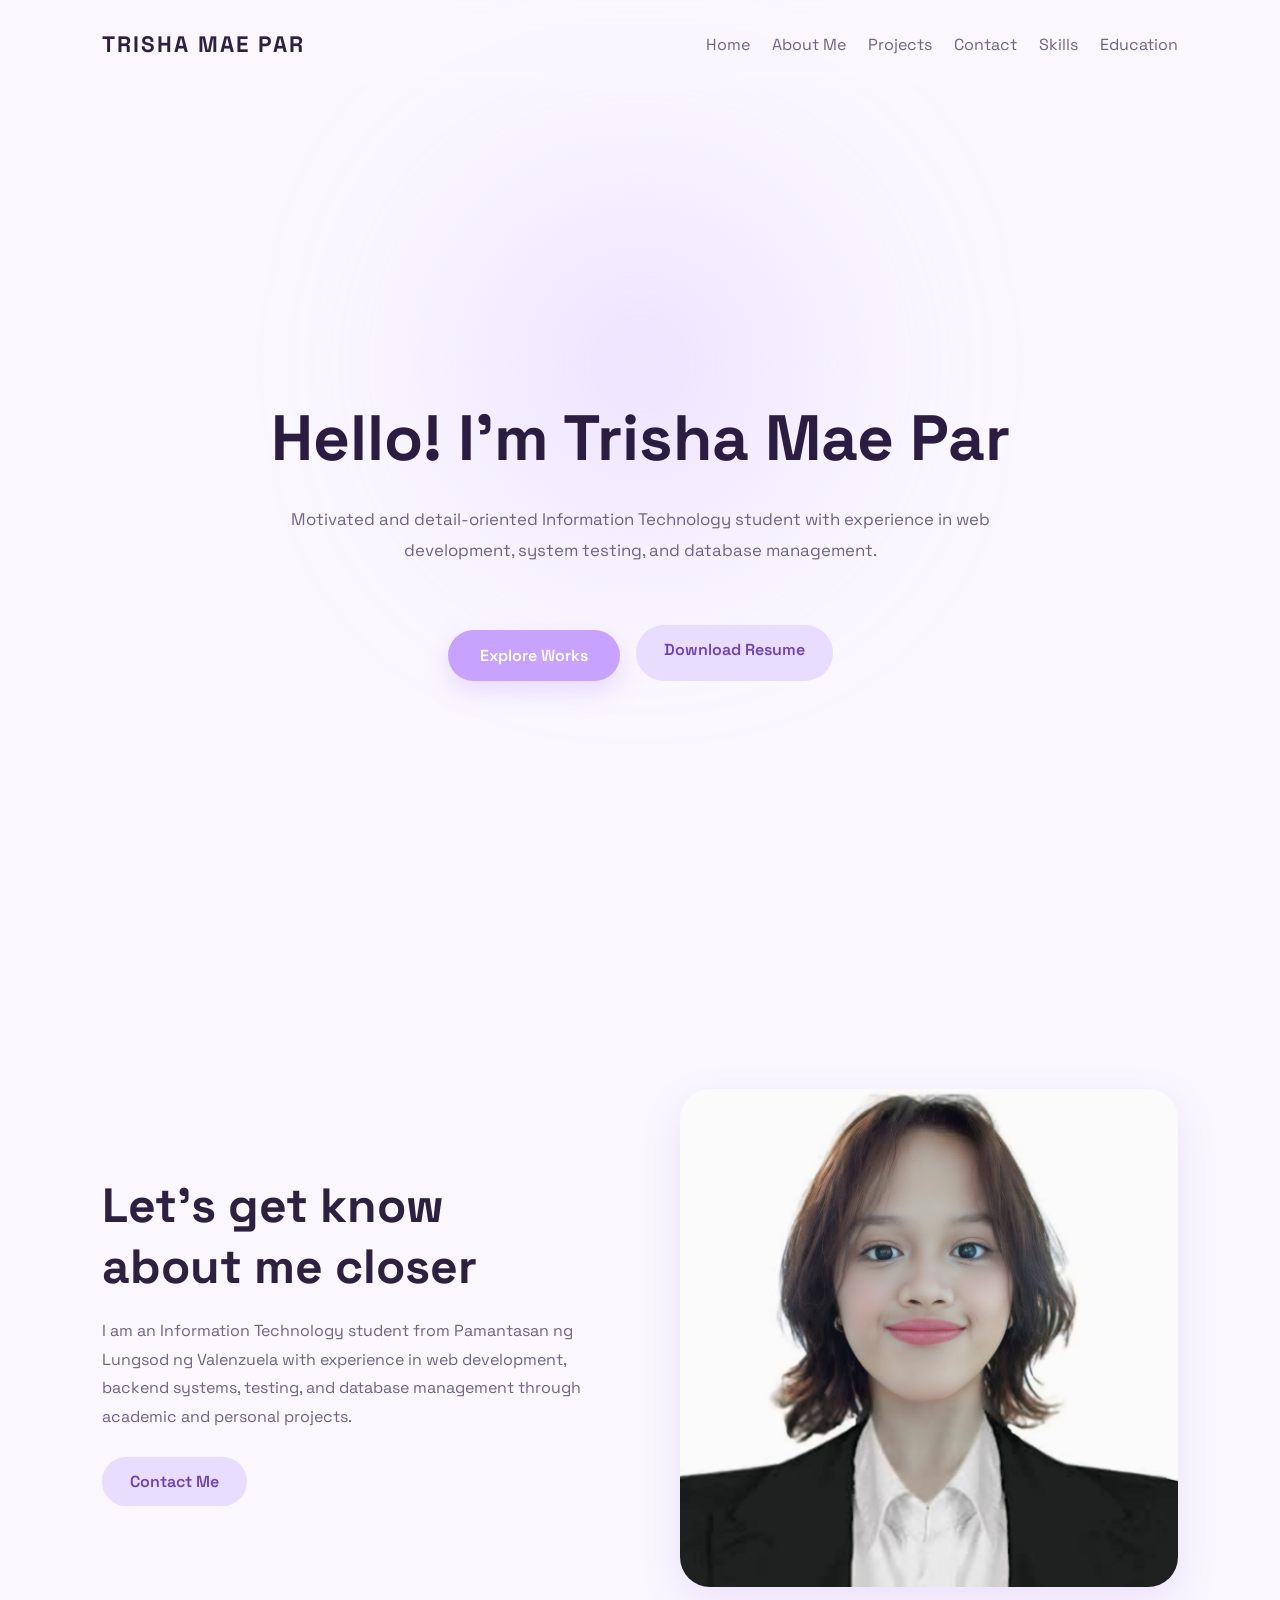
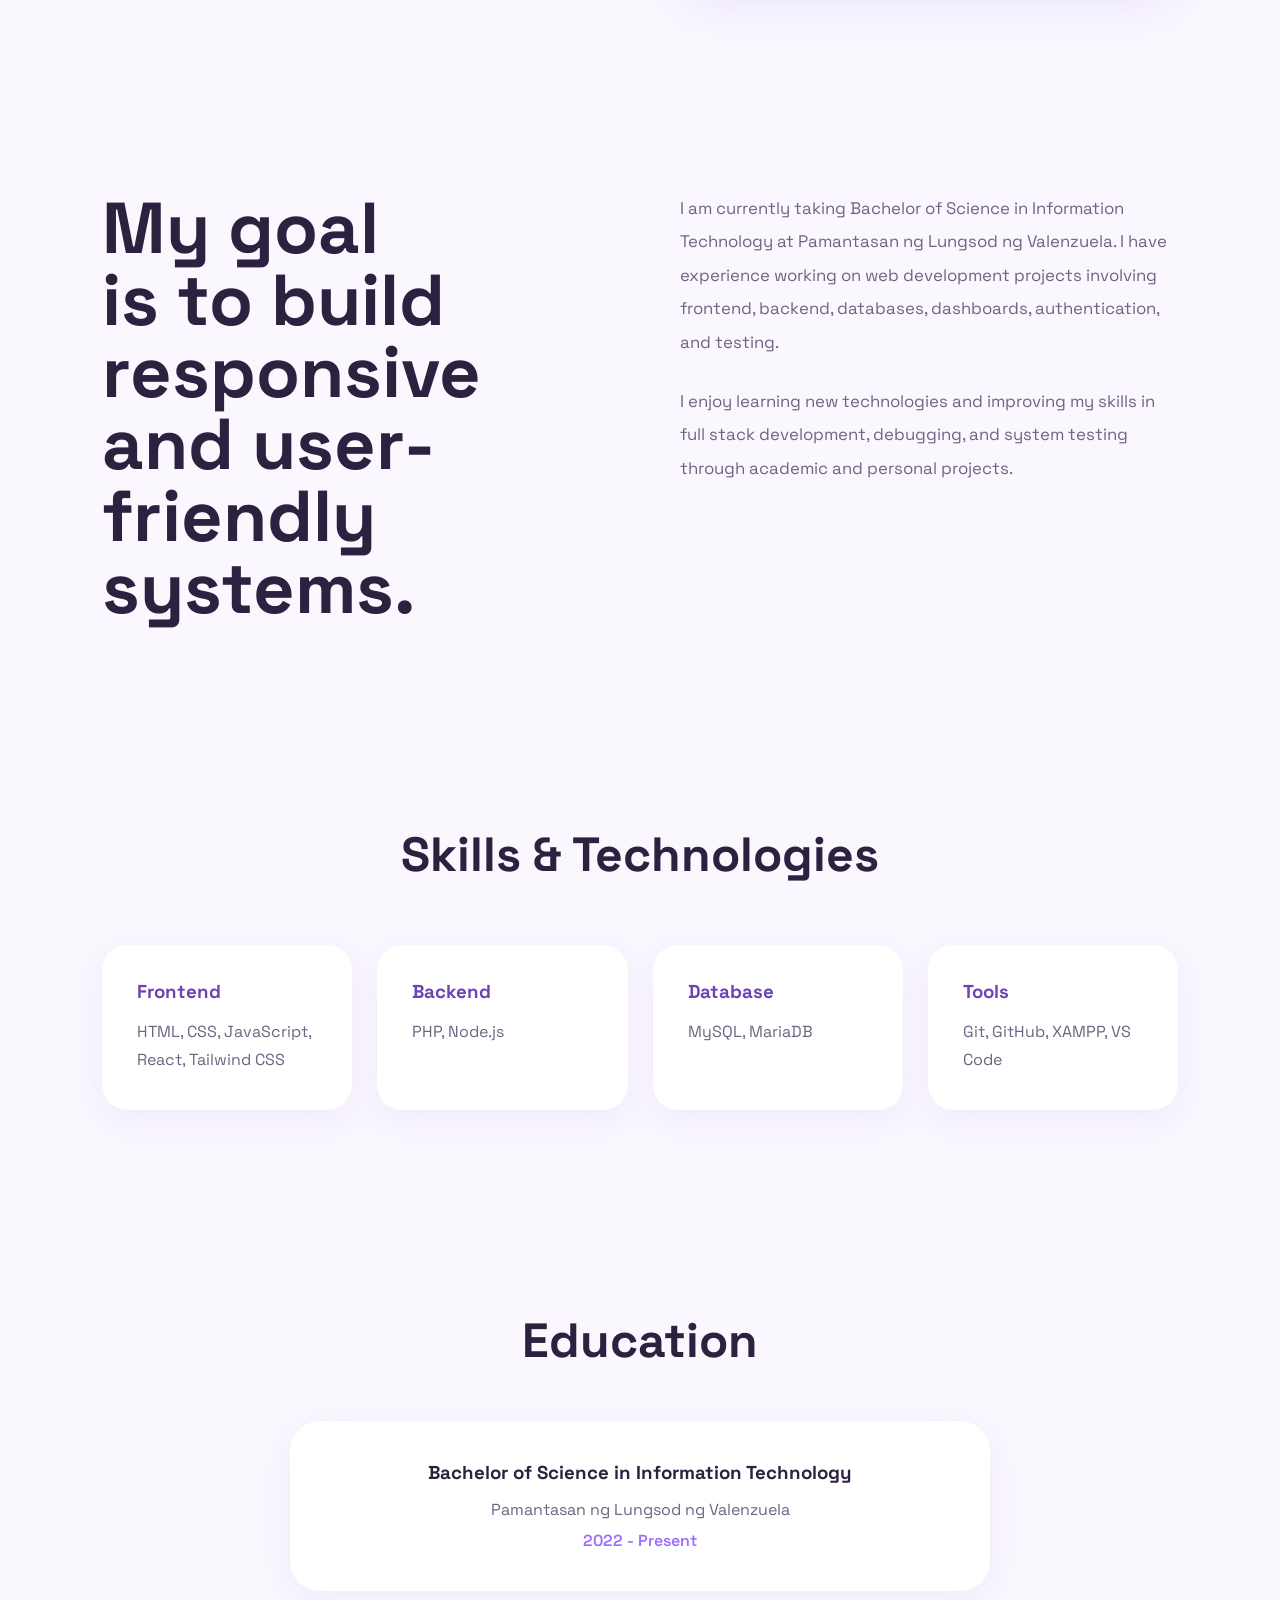
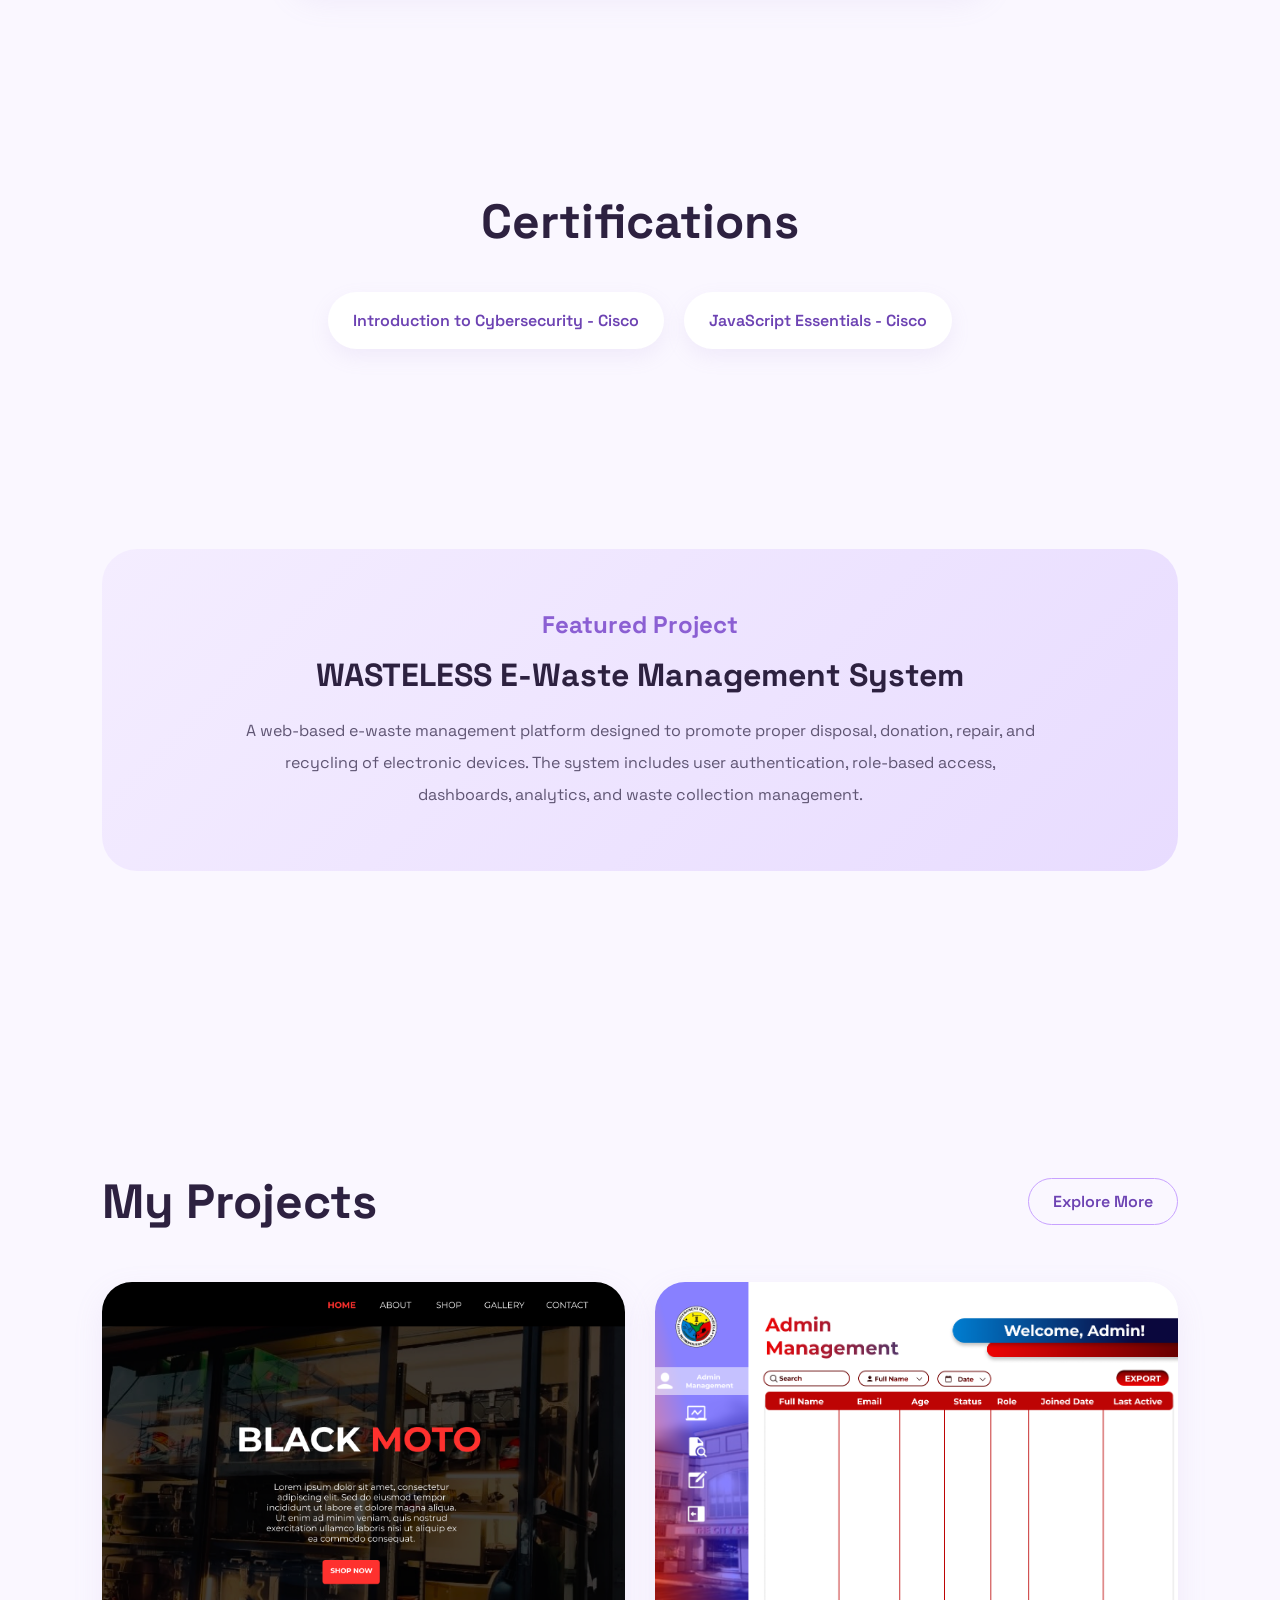
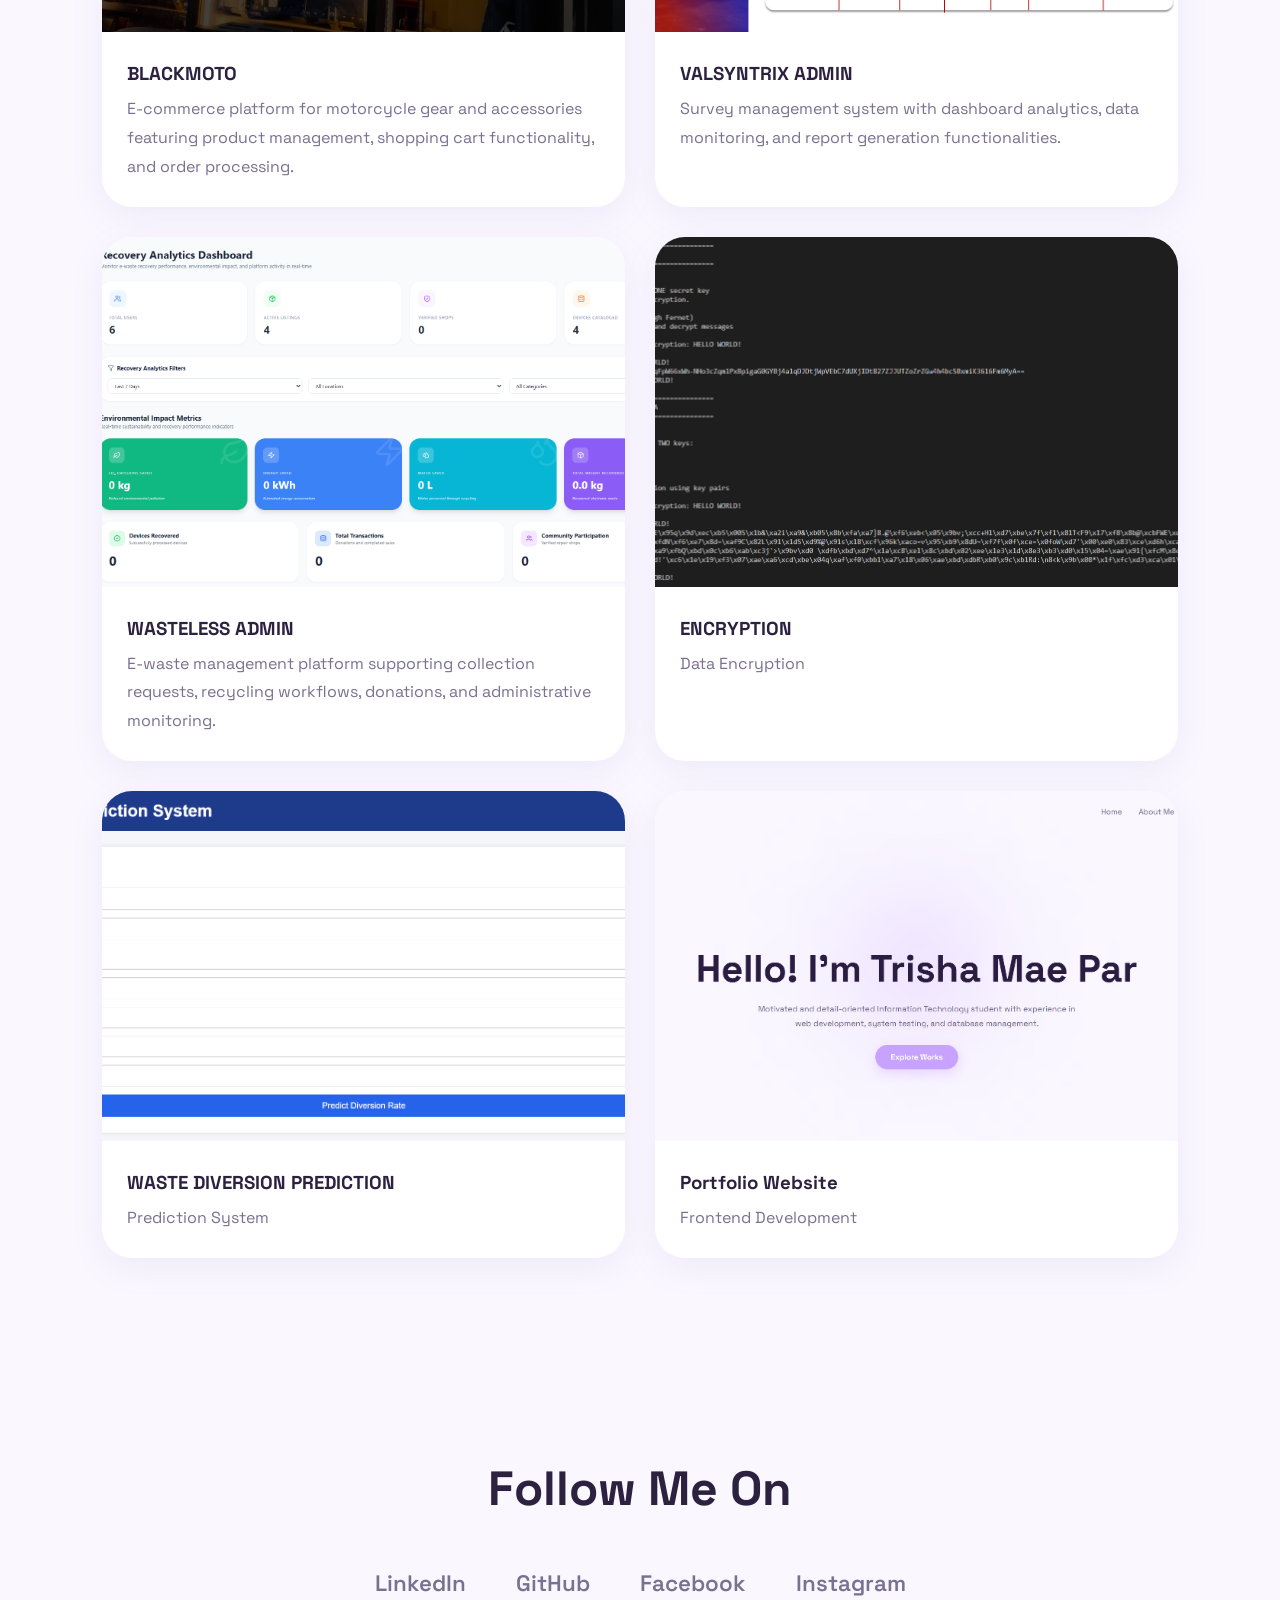
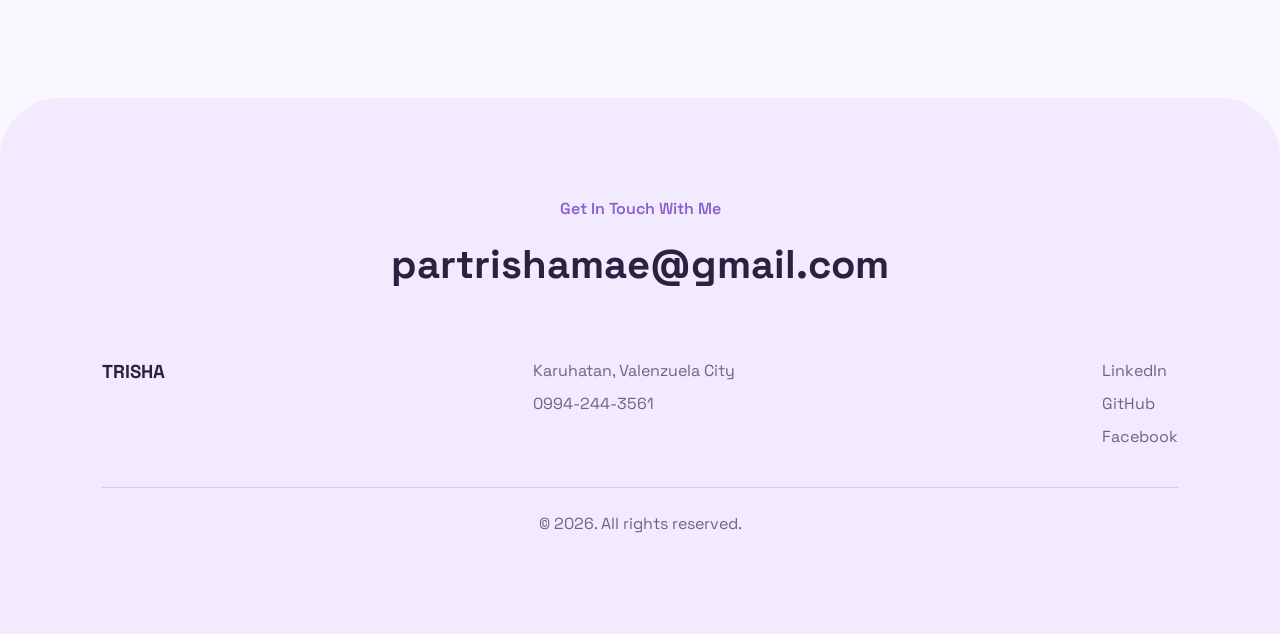
==== commit e4c402a5: "update" ====
--- a/portfolio/index.html
+++ b/portfolio/index.html
@@ -50,6 +50,8 @@
           <li><a href="#about">About Me</a></li>
           <li><a href="#projects">Projects</a></li>
           <li><a href="#contact">Contact</a></li>
+          <li><a href="#skills">Skills</a></li>
+          <li><a href="#education">Education</a></li>
         </ul>
       </nav>
     </header>
@@ -67,7 +69,13 @@
           management.
         </p>
 
-        <a href="#projects" class="primary-btn">Explore Works</a>
+        <div class="hero-buttons">
+          <a href="#projects" class="primary-btn">Explore Works</a>
+
+          <a href="assets/PAR_RESUME.pdf" download class="secondary-btn">
+            Download Resume
+          </a>
+        </div>
       </div>
     </section>
 
@@ -122,8 +130,68 @@
       </div>
     </section>
 
+    <section id="skills" class="skills section-space">
+      <h2>Skills & Technologies</h2>
+
+      <div class="skills-grid">
+        <div>
+          <h3>Frontend</h3>
+          <p>HTML, CSS, JavaScript, React, Tailwind CSS</p>
+        </div>
+
+        <div>
+          <h3>Backend</h3>
+          <p>PHP, Node.js</p>
+        </div>
+
+        <div>
+          <h3>Database</h3>
+          <p>MySQL, MariaDB</p>
+        </div>
+
+        <div>
+          <h3>Tools</h3>
+          <p>Git, GitHub, XAMPP, VS Code</p>
+        </div>
+      </div>
+    </section>
+
+    <section id="education" class="education section-space">
+      <h2>Education</h2>
+
+      <div class="education-card">
+        <h3>Bachelor of Science in Information Technology</h3>
+        <p>Pamantasan ng Lungsod ng Valenzuela</p>
+        <span>2022 - Present</span>
+      </div>
+    </section>
+
+    <section class="certifications section-space">
+      <h2>Certifications</h2>
+
+      <ul>
+        <li>Introduction to Cybersecurity - Cisco</li>
+        <li>JavaScript Essentials - Cisco</li>
+      </ul>
+    </section>
+
     <!-- PROJECTS -->
+     <section class="featured-project section-space">
+        <div class="featured-content">
+          <h2>Featured Project</h2>
+
+          <h3>WASTELESS E-Waste Management System</h3>
+
+          <p>
+            A web-based e-waste management platform designed to promote proper
+            disposal, donation, repair, and recycling of electronic devices. The
+            system includes user authentication, role-based access, dashboards,
+            analytics, and waste collection management.
+          </p>
+        </div>
+      </section>
     <section id="projects" class="projects section-space">
+      
       <div class="section-title">
         <h2>My Projects</h2>
         <a href="#projects" class="outline-btn">Explore More</a>
@@ -150,7 +218,12 @@
 
           <div class="project-info">
             <h3>BLACKMOTO</h3>
-            <p>E-Commerce System</p>
+
+            <p>
+              E-commerce platform for motorcycle gear and accessories featuring
+              product management, shopping cart functionality, and order
+              processing.
+            </p>
           </div>
         </div>
 
@@ -173,7 +246,11 @@
 
           <div class="project-info">
             <h3>VALSYNTRIX ADMIN</h3>
-            <p>Survey Management System</p>
+
+            <p>
+              Survey management system with dashboard analytics, data
+              monitoring, and report generation functionalities.
+            </p>
           </div>
         </div>
 
@@ -195,7 +272,11 @@
 
           <div class="project-info">
             <h3>WASTELESS ADMIN</h3>
-            <p>E-Waste Management System</p>
+
+            <p>
+              E-waste management platform supporting collection requests,
+              recycling workflows, donations, and administrative monitoring.
+            </p>
           </div>
         </div>
 
@@ -261,6 +342,7 @@
         </div>
       </div>
     </section>
+    
     <section class="social-section section-space">
       <h2>Follow Me On</h2>
 
--- a/portfolio/styles.css
+++ b/portfolio/styles.css
@@ -102,8 +102,9 @@
 .nav-links{
   display:flex;
   list-style:none;
-  gap:35px;
+  gap:22px;
   align-items:center;
+  flex-wrap:wrap;
 }
 
 .nav-links a{
@@ -172,11 +173,18 @@
   padding:0 8%;
   position:relative;
 }
+.hero-buttons{
+  display:flex;
+  justify-content:center;
+  gap:16px;
+  margin-top:35px;
+  flex-wrap:wrap;
+}
 
 .hero-content h1{
-  font-size:5rem;
-  line-height:1.1;
-  margin-bottom:25px;
+  font-size:4rem;
+  max-width:900px;
+  margin:auto auto 25px;
   color:#2b1d42;
 }
 
@@ -213,7 +221,127 @@
   object-fit:cover;
   box-shadow:0 15px 40px rgba(149,112,219,0.15);
 }
-
+.skills h2{
+  text-align:center;
+  font-size:3rem;
+  margin-bottom:60px;
+}
+
+.skills-grid{
+  display:grid;
+  grid-template-columns:repeat(4,1fr);
+  gap:25px;
+}
+
+.skills-grid div{
+  background:white;
+  padding:35px;
+  border-radius:25px;
+  box-shadow:0 10px 30px rgba(176,151,214,0.12);
+  transition:0.35s ease;
+}
+
+.skills-grid div:hover{
+  transform:translateY(-8px);
+}
+
+.skills-grid h3{
+  margin-bottom:15px;
+  color:#6d43b3;
+}
+
+.skills-grid p{
+  color:#6f6482;
+  line-height:1.8;
+}
+.education{
+  text-align:center;
+}
+
+.education h2{
+  font-size:3rem;
+  margin-bottom:50px;
+}
+
+.education-card{
+  max-width:700px;
+  margin:auto;
+  background:white;
+  padding:40px;
+  border-radius:30px;
+  box-shadow:0 10px 30px rgba(176,151,214,0.12);
+}
+
+.education-card h3{
+  margin-bottom:15px;
+}
+
+.education-card p{
+  color:#6f6482;
+  margin-bottom:10px;
+}
+
+.education-card span{
+  color:#9c6eff;
+  font-weight:600;
+}
+.certifications{
+  text-align:center;
+}
+
+.certifications h2{
+  font-size:3rem;
+  margin-bottom:40px;
+}
+
+.certifications ul{
+  list-style:none;
+  display:flex;
+  justify-content:center;
+  gap:20px;
+  flex-wrap:wrap;
+}
+
+.certifications li{
+  background:white;
+  padding:18px 25px;
+  border-radius:50px;
+  box-shadow:0 8px 20px rgba(176,151,214,0.12);
+  color:#6d43b3;
+  font-weight:600;
+}
+.featured-project{
+  margin-bottom:100px;
+}
+
+.featured-content{
+  background:linear-gradient(
+    135deg,
+    #f4edff,
+    #e8dcff
+  );
+
+  padding:60px;
+  border-radius:35px;
+  text-align:center;
+}
+
+.featured-content h2{
+  color:#8b5fd3;
+  margin-bottom:15px;
+}
+
+.featured-content h3{
+  font-size:2rem;
+  margin-bottom:20px;
+}
+
+.featured-content p{
+  max-width:800px;
+  margin:auto;
+  line-height:2;
+  color:#5f5573;
+}
 /* PROJECTS */
 
 .section-title{
@@ -257,7 +385,18 @@
   position:relative;
   overflow:hidden;
 }
-
+.project-info{
+  padding:30px;
+}
+
+.project-info h3{
+  margin-bottom:15px;
+}
+
+.project-info p{
+  color:#7a7090;
+  line-height:1.8;
+}
 /* OVERLAY */
 
 .project-overlay{
@@ -422,6 +561,14 @@
     text-align:center;
   }
 
+  .skills-grid{
+  grid-template-columns:repeat(2,1fr);
+}
+
+.featured-content{
+  padding:40px;
+}
+
   .contact h2{
     font-size:2.5rem;
   }
@@ -443,6 +590,31 @@
   .hero-content h1{
     font-size:2.7rem;
   }
+
+  .skills-grid{
+  grid-template-columns:1fr;
+}
+
+.hero-buttons{
+  flex-direction:column;
+  align-items:center;
+}
+
+.education-card,
+.featured-content{
+  padding:30px;
+}
+
+.skills h2,
+.education h2,
+.certifications h2,
+.social-section h2{
+  font-size:2.2rem;
+}
+
+.featured-content h3{
+  font-size:1.5rem;
+}
 
   .about-text h2,
   .section-title h2,
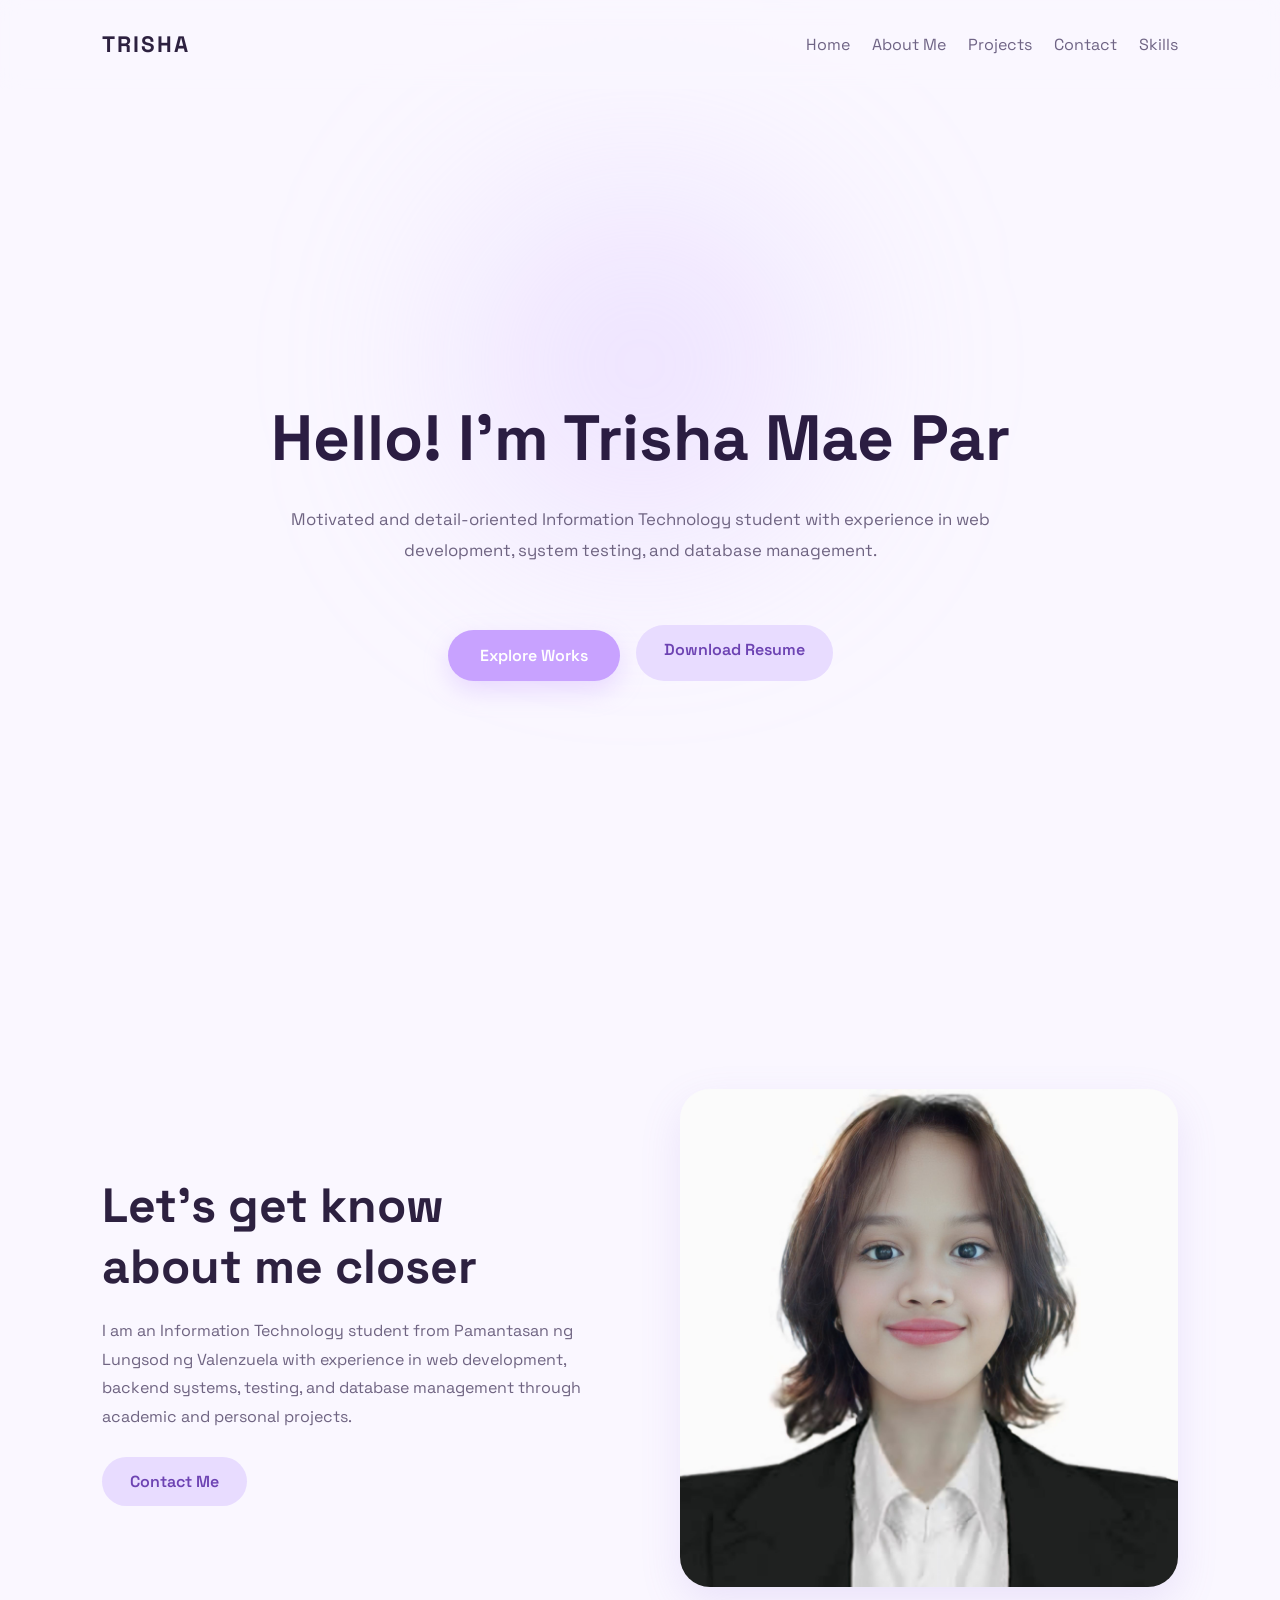
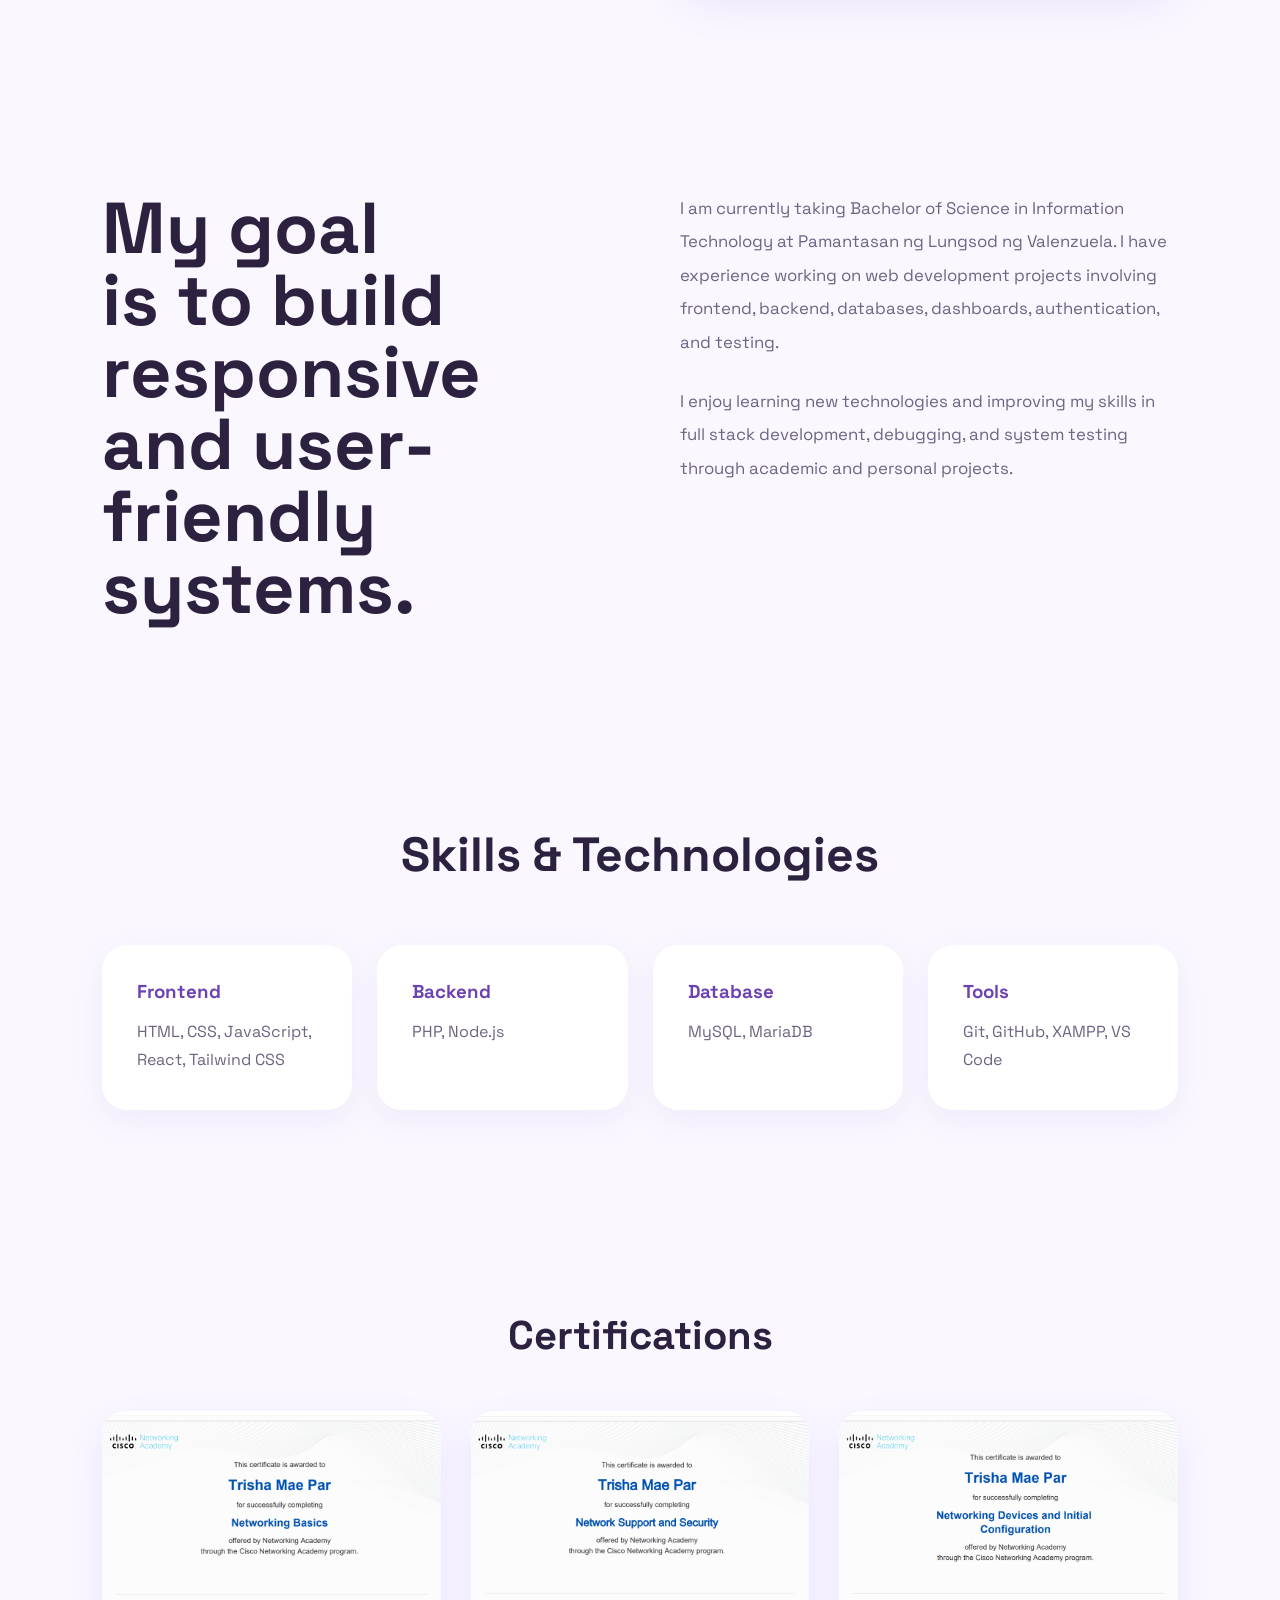
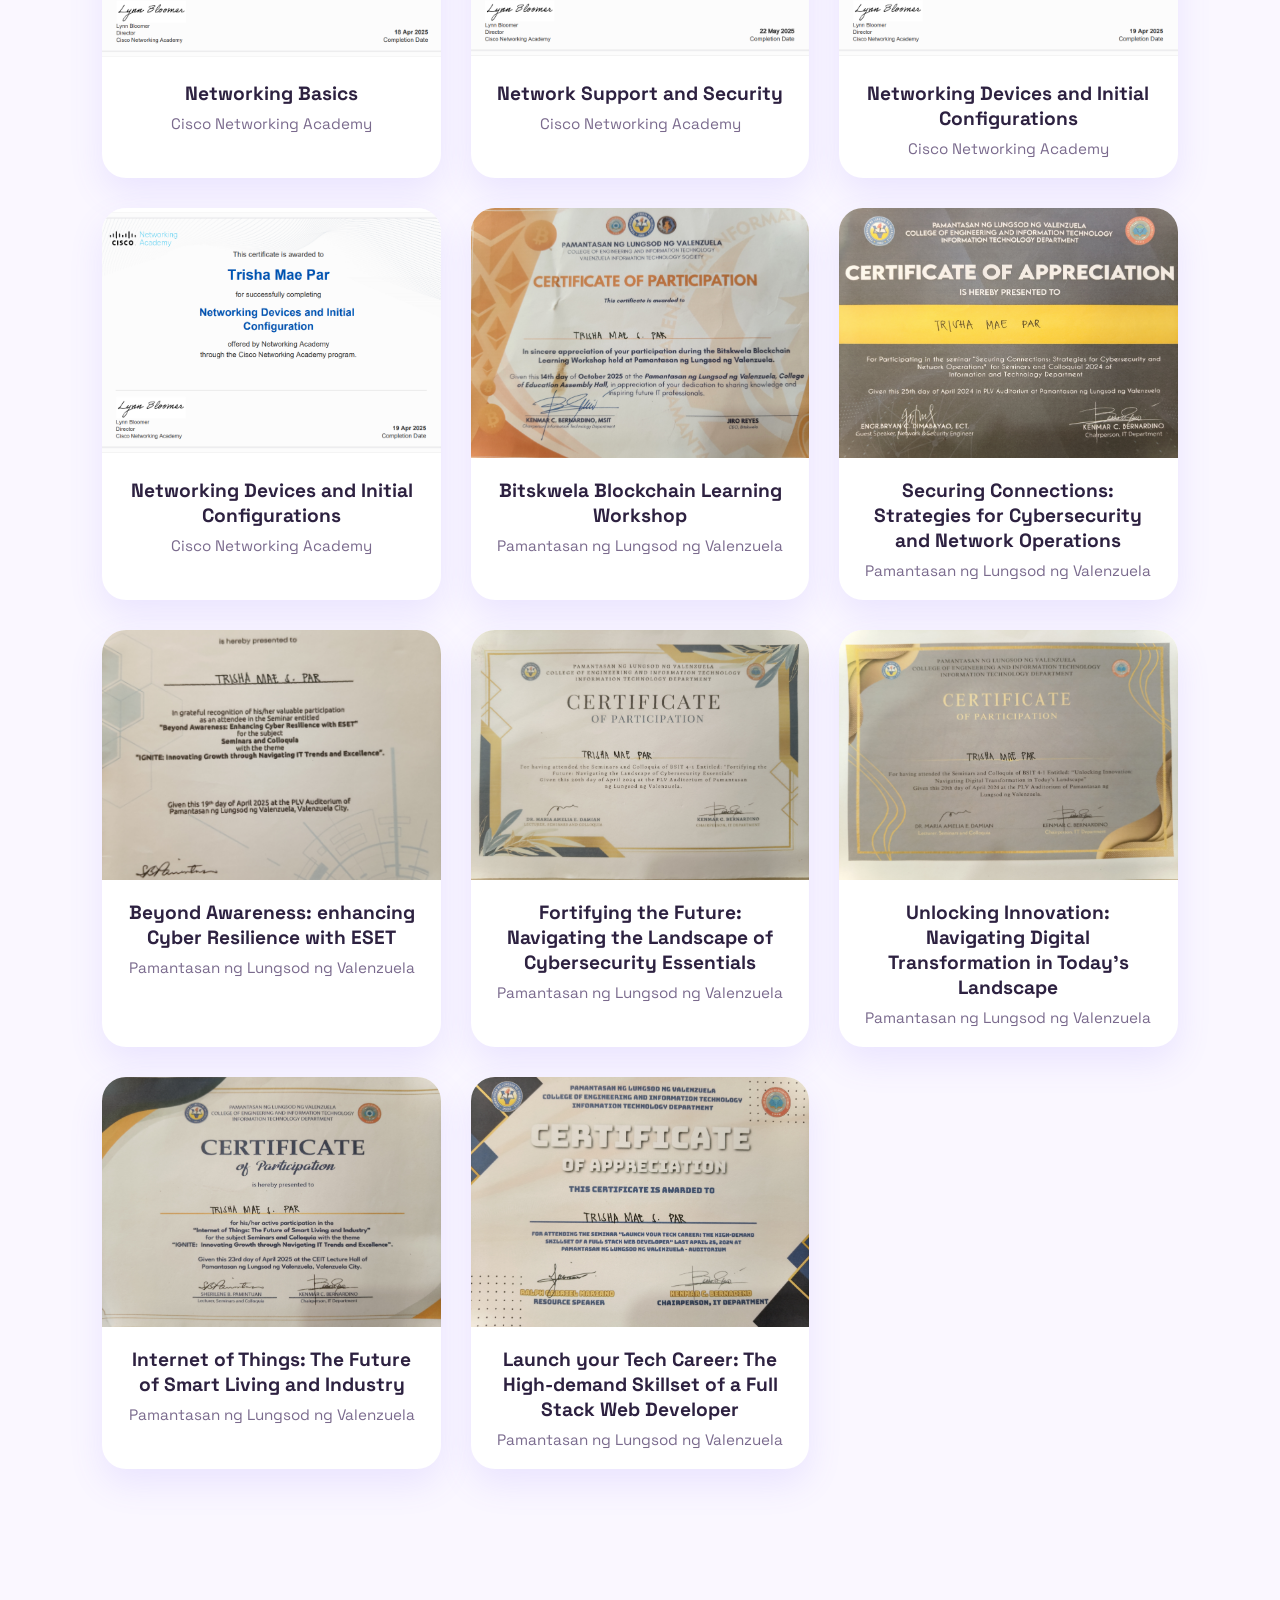
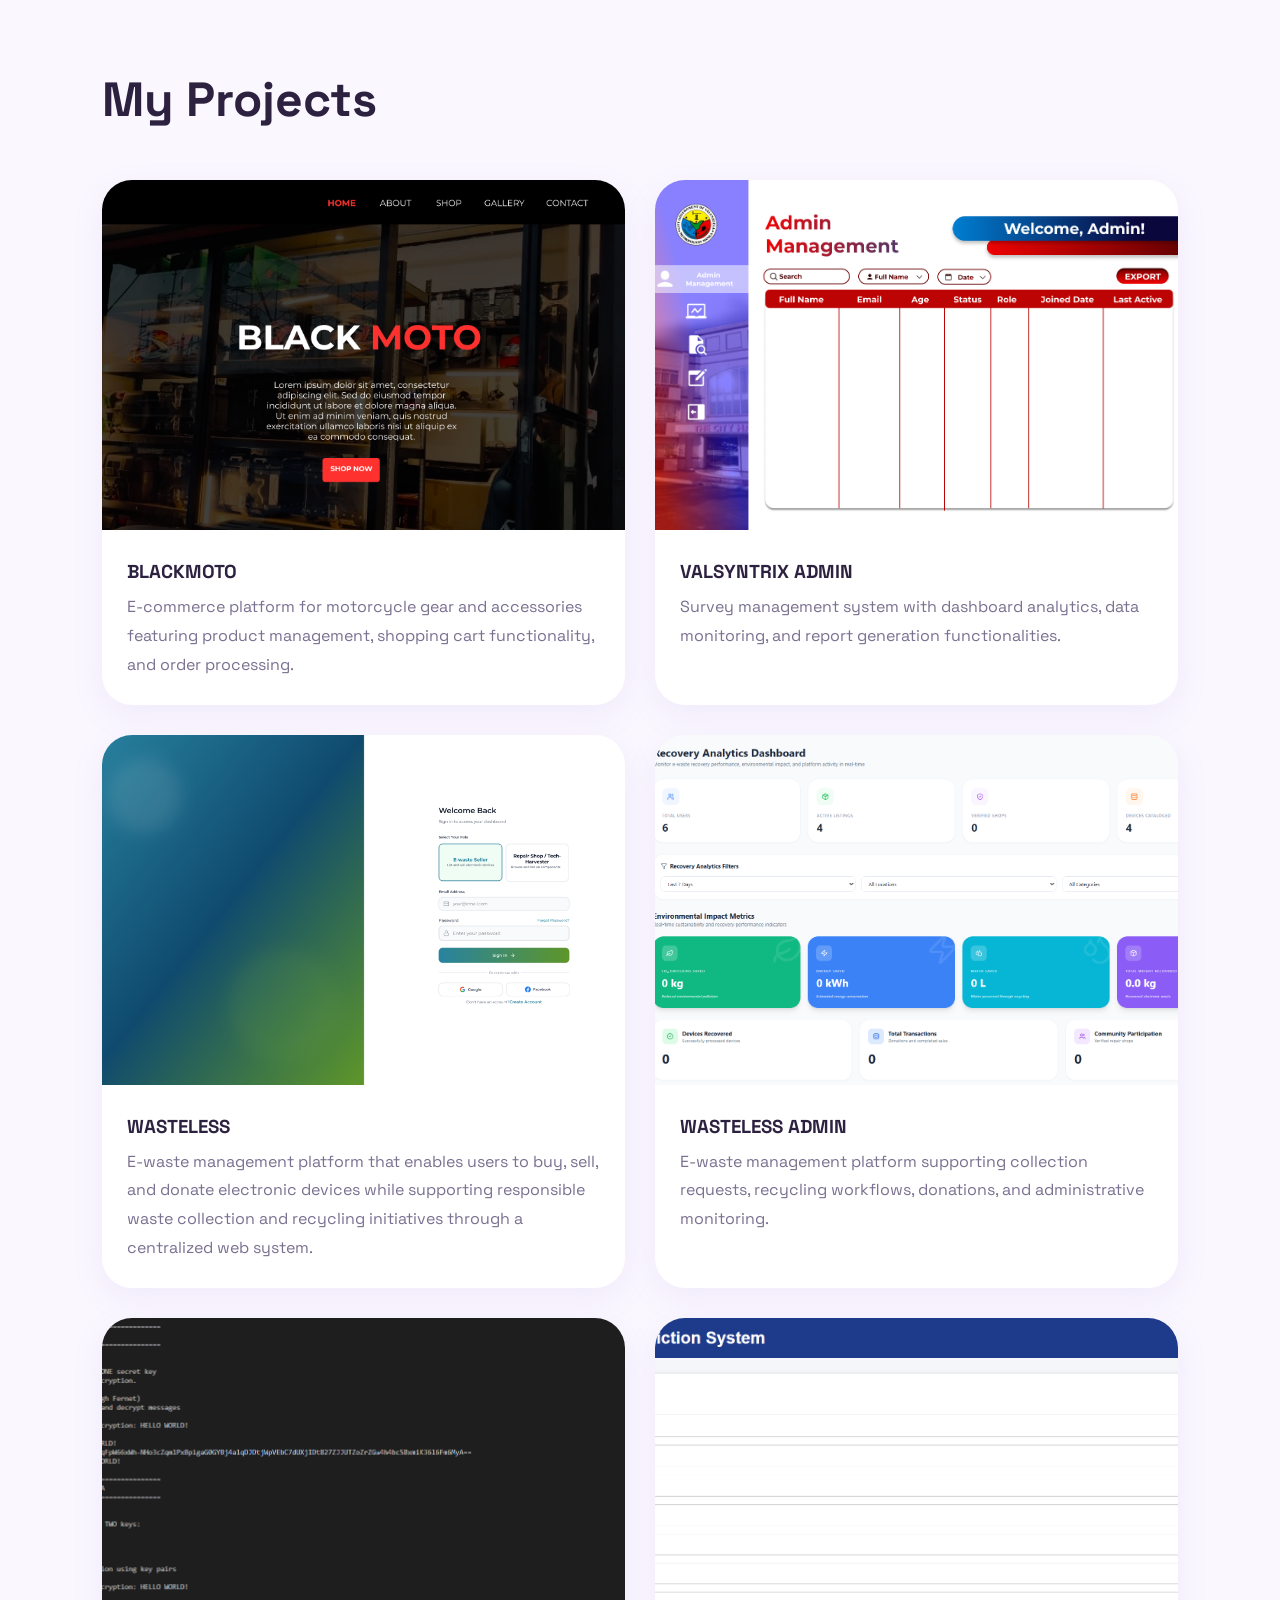
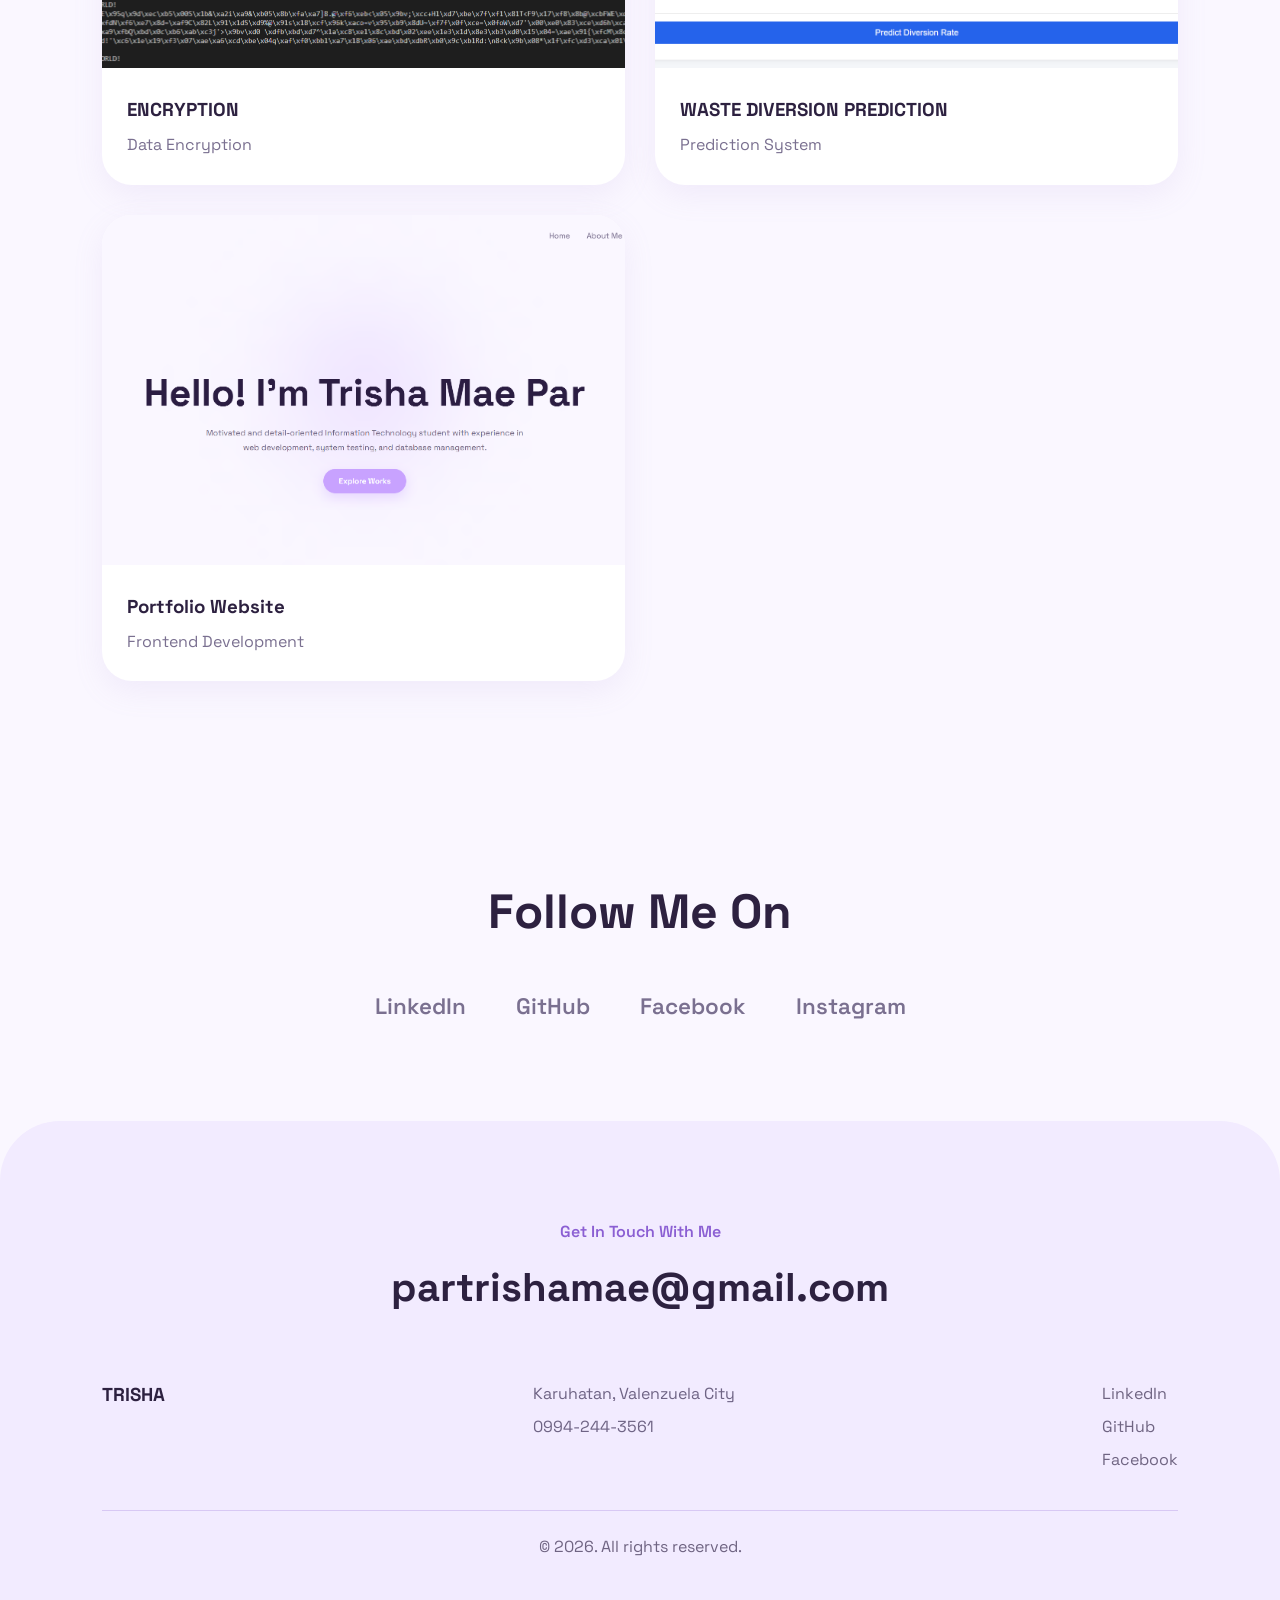
==== commit 6922302d: "update" ====
--- a/portfolio/index.html
+++ b/portfolio/index.html
@@ -42,7 +42,7 @@
   <body>
     <!-- NAVBAR -->
     <header class="navbar">
-      <div class="logo">TRISHA MAE PAR</div>
+      <div class="logo">TRISHA</div>
 
       <nav>
         <ul class="nav-links">
@@ -51,7 +51,6 @@
           <li><a href="#projects">Projects</a></li>
           <li><a href="#contact">Contact</a></li>
           <li><a href="#skills">Skills</a></li>
-          <li><a href="#education">Education</a></li>
         </ul>
       </nav>
     </header>
@@ -156,45 +155,155 @@
       </div>
     </section>
 
-    <section id="education" class="education section-space">
-      <h2>Education</h2>
-
-      <div class="education-card">
-        <h3>Bachelor of Science in Information Technology</h3>
-        <p>Pamantasan ng Lungsod ng Valenzuela</p>
-        <span>2022 - Present</span>
-      </div>
-    </section>
-
     <section class="certifications section-space">
       <h2>Certifications</h2>
 
-      <ul>
-        <li>Introduction to Cybersecurity - Cisco</li>
-        <li>JavaScript Essentials - Cisco</li>
-      </ul>
+      <div class="certification-grid">
+        <div class="certificate-card">
+          <img
+            src="assets/Networking_Basics.png"
+            alt="Introduction to Cybersecurity Certificate"
+          />
+
+          <div class="certificate-info">
+            <h3>Networking Basics</h3>
+            <p>Cisco Networking Academy</p>
+          </div>
+        </div>
+
+        <div class="certificate-card">
+          <img
+            src="assets/Network_Support.png"
+            alt="JavaScript Essentials Certificate"
+          />
+
+          <div class="certificate-info">
+            <h3>Network Support and Security</h3>
+            <p>Cisco Networking Academy</p>
+          </div>
+        </div>
+
+        <div class="certificate-card">
+          <img
+            src="assets/Initial_config.png"
+            alt="JavaScript Essentials Certificate"
+          />
+
+          <div class="certificate-info">
+            <h3>Networking Devices and Initial Configurations</h3>
+            <p>Cisco Networking Academy</p>
+          </div>
+        </div>
+
+        <div class="certificate-card">
+          <img
+            src="assets/Initial_config.png"
+            alt="JavaScript Essentials Certificate"
+          />
+
+          <div class="certificate-info">
+            <h3>Networking Devices and Initial Configurations</h3>
+            <p>Cisco Networking Academy</p>
+          </div>
+        </div>
+
+        <div class="certificate-card">
+          <img
+            src="assets/bitskwela.jpg"
+            alt="JavaScript Essentials Certificate"
+          />
+
+          <div class="certificate-info">
+            <h3>Bitskwela Blockchain Learning Workshop</h3>
+            <p>Pamantasan ng Lungsod ng Valenzuela</p>
+          </div>
+        </div>
+
+        <div class="certificate-card">
+          <img
+            src="assets/cybersec.jpg"
+            alt="JavaScript Essentials Certificate"
+          />
+
+          <div class="certificate-info">
+            <h3>
+              Securing Connections: Strategies for Cybersecurity and Network
+              Operations
+            </h3>
+            <p>Pamantasan ng Lungsod ng Valenzuela</p>
+          </div>
+        </div>
+
+        <div class="certificate-card">
+          <img src="assets/eset.jpg" alt="JavaScript Essentials Certificate" />
+
+          <div class="certificate-info">
+            <h3>Beyond Awareness: enhancing Cyber Resilience with ESET</h3>
+            <p>Pamantasan ng Lungsod ng Valenzuela</p>
+          </div>
+        </div>
+
+        <div class="certificate-card">
+          <img
+            src="assets/fortifying.jpg"
+            alt="JavaScript Essentials Certificate"
+          />
+
+          <div class="certificate-info">
+            <h3>
+              Fortifying the Future: Navigating the Landscape of Cybersecurity
+              Essentials
+            </h3>
+            <p>Pamantasan ng Lungsod ng Valenzuela</p>
+          </div>
+        </div>
+
+        <div class="certificate-card">
+          <img
+            src="assets/innovations.jpg"
+            alt="JavaScript Essentials Certificate"
+          />
+
+          <div class="certificate-info">
+            <h3>
+              Unlocking Innovation: Navigating Digital Transformation in Today's
+              Landscape
+            </h3>
+            <p>Pamantasan ng Lungsod ng Valenzuela</p>
+          </div>
+        </div>
+
+        <div class="certificate-card">
+          <img src="assets/iot.jpg" alt="JavaScript Essentials Certificate" />
+
+          <div class="certificate-info">
+            <h3>Internet of Things: The Future of Smart Living and Industry</h3>
+            <p>Pamantasan ng Lungsod ng Valenzuela</p>
+          </div>
+        </div>
+
+        <div class="certificate-card">
+          <img
+            src="assets/tech_career.jpg"
+            alt="JavaScript Essentials Certificate"
+          />
+
+          <div class="certificate-info">
+            <h3>
+              Launch your Tech Career: The High-demand Skillset of a Full Stack
+              Web Developer
+            </h3>
+            <p>Pamantasan ng Lungsod ng Valenzuela</p>
+          </div>
+        </div>
+      </div>
     </section>
 
     <!-- PROJECTS -->
-     <section class="featured-project section-space">
-        <div class="featured-content">
-          <h2>Featured Project</h2>
-
-          <h3>WASTELESS E-Waste Management System</h3>
-
-          <p>
-            A web-based e-waste management platform designed to promote proper
-            disposal, donation, repair, and recycling of electronic devices. The
-            system includes user authentication, role-based access, dashboards,
-            analytics, and waste collection management.
-          </p>
-        </div>
-      </section>
+
     <section id="projects" class="projects section-space">
-      
       <div class="section-title">
         <h2>My Projects</h2>
-        <a href="#projects" class="outline-btn">Explore More</a>
       </div>
 
       <div class="project-grid">
@@ -254,6 +363,33 @@
           </div>
         </div>
 
+        <div class="project-card">
+          <div class="project-image">
+            <img src="assets/wasteless.png" alt="" />
+
+            <div class="project-overlay">
+              <h3>Technologies Used</h3>
+
+              <div class="tech-stack">
+                <span>React</span>
+                <span>Tailwind CSS</span>
+                <span>Supabase</span>
+              </div>
+            </div>
+          </div>
+
+          <div class="project-info">
+            <h3>WASTELESS</h3>
+
+            <p>
+              E-waste management platform that enables users to buy, sell, and
+              donate electronic devices while supporting responsible waste
+              collection and recycling initiatives through a centralized web
+              system.
+            </p>
+          </div>
+        </div>
+
         <!-- WASTELESS ADMIN -->
         <div class="project-card">
           <div class="project-image">
@@ -342,7 +478,7 @@
         </div>
       </div>
     </section>
-    
+
     <section class="social-section section-space">
       <h2>Follow Me On</h2>
 
--- a/portfolio/styles.css
+++ b/portfolio/styles.css
@@ -285,31 +285,57 @@
   color:#9c6eff;
   font-weight:600;
 }
-.certifications{
-  text-align:center;
-}
-
-.certifications h2{
-  font-size:3rem;
-  margin-bottom:40px;
-}
-
-.certifications ul{
-  list-style:none;
-  display:flex;
-  justify-content:center;
-  gap:20px;
-  flex-wrap:wrap;
-}
-
-.certifications li{
-  background:white;
-  padding:18px 25px;
-  border-radius:50px;
-  box-shadow:0 8px 20px rgba(176,151,214,0.12);
-  color:#6d43b3;
-  font-weight:600;
-}
+/* CERTIFICATIONS */
+
+.certifications {
+  text-align: center;
+}
+
+.certifications h2 {
+  font-size: 2.5rem;
+  margin-bottom: 50px;
+}
+
+.certification-grid {
+  display: grid;
+  grid-template-columns: repeat(auto-fit, minmax(320px, 1fr));
+  gap: 30px;
+}
+
+.certificate-card {
+  background: white;
+  border-radius: 24px;
+  overflow: hidden;
+  box-shadow: 0 15px 35px rgba(123, 97, 255, 0.12);
+  transition: 0.35s ease;
+}
+
+.certificate-card:hover {
+  transform: translateY(-8px);
+}
+
+.certificate-card img {
+  width: 100%;
+  height: 250px;
+  object-fit: cover;
+  display: block;
+}
+
+.certificate-info {
+  padding: 20px;
+}
+
+.certificate-info h3 {
+  font-size: 1.2rem;
+  margin-bottom: 8px;
+  color: #2d2140;
+}
+
+.certificate-info p {
+  color: #7a6a8d;
+  font-size: 0.95rem;
+}
+
 .featured-project{
   margin-bottom:100px;
 }
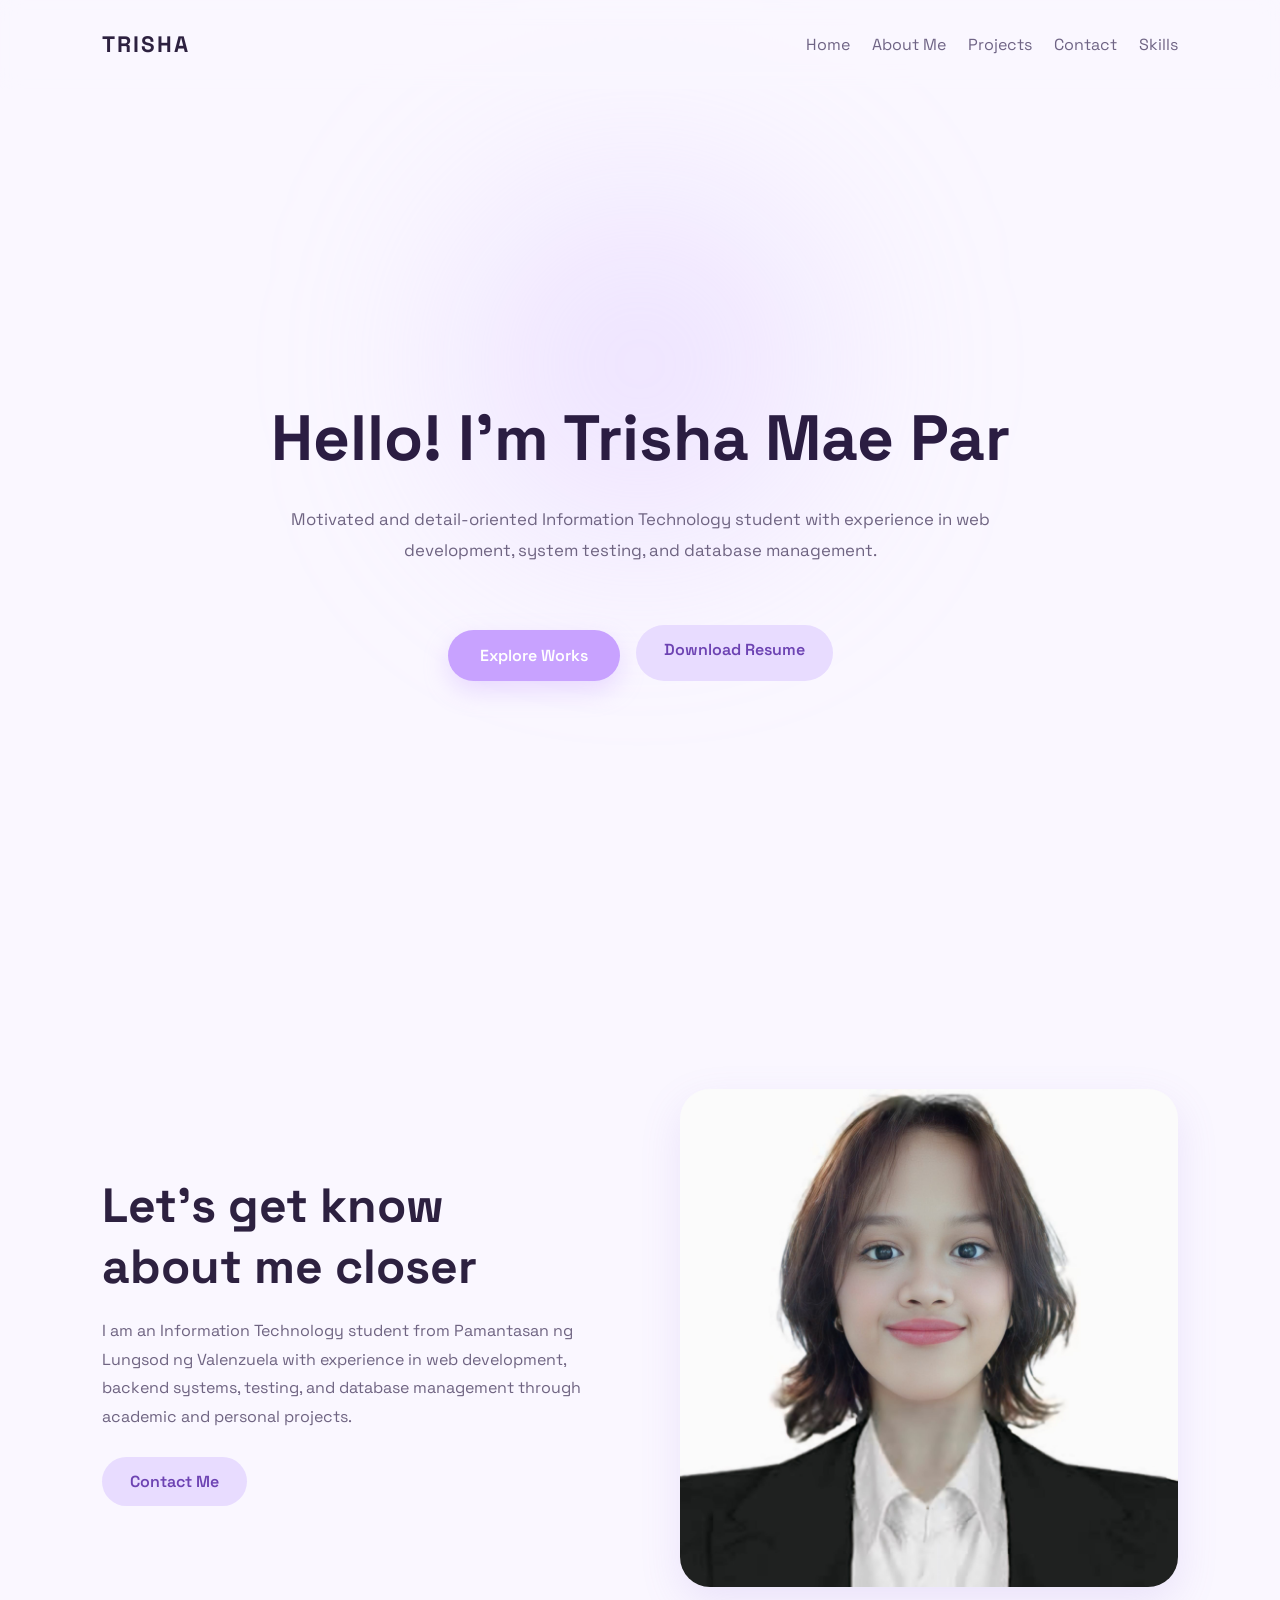
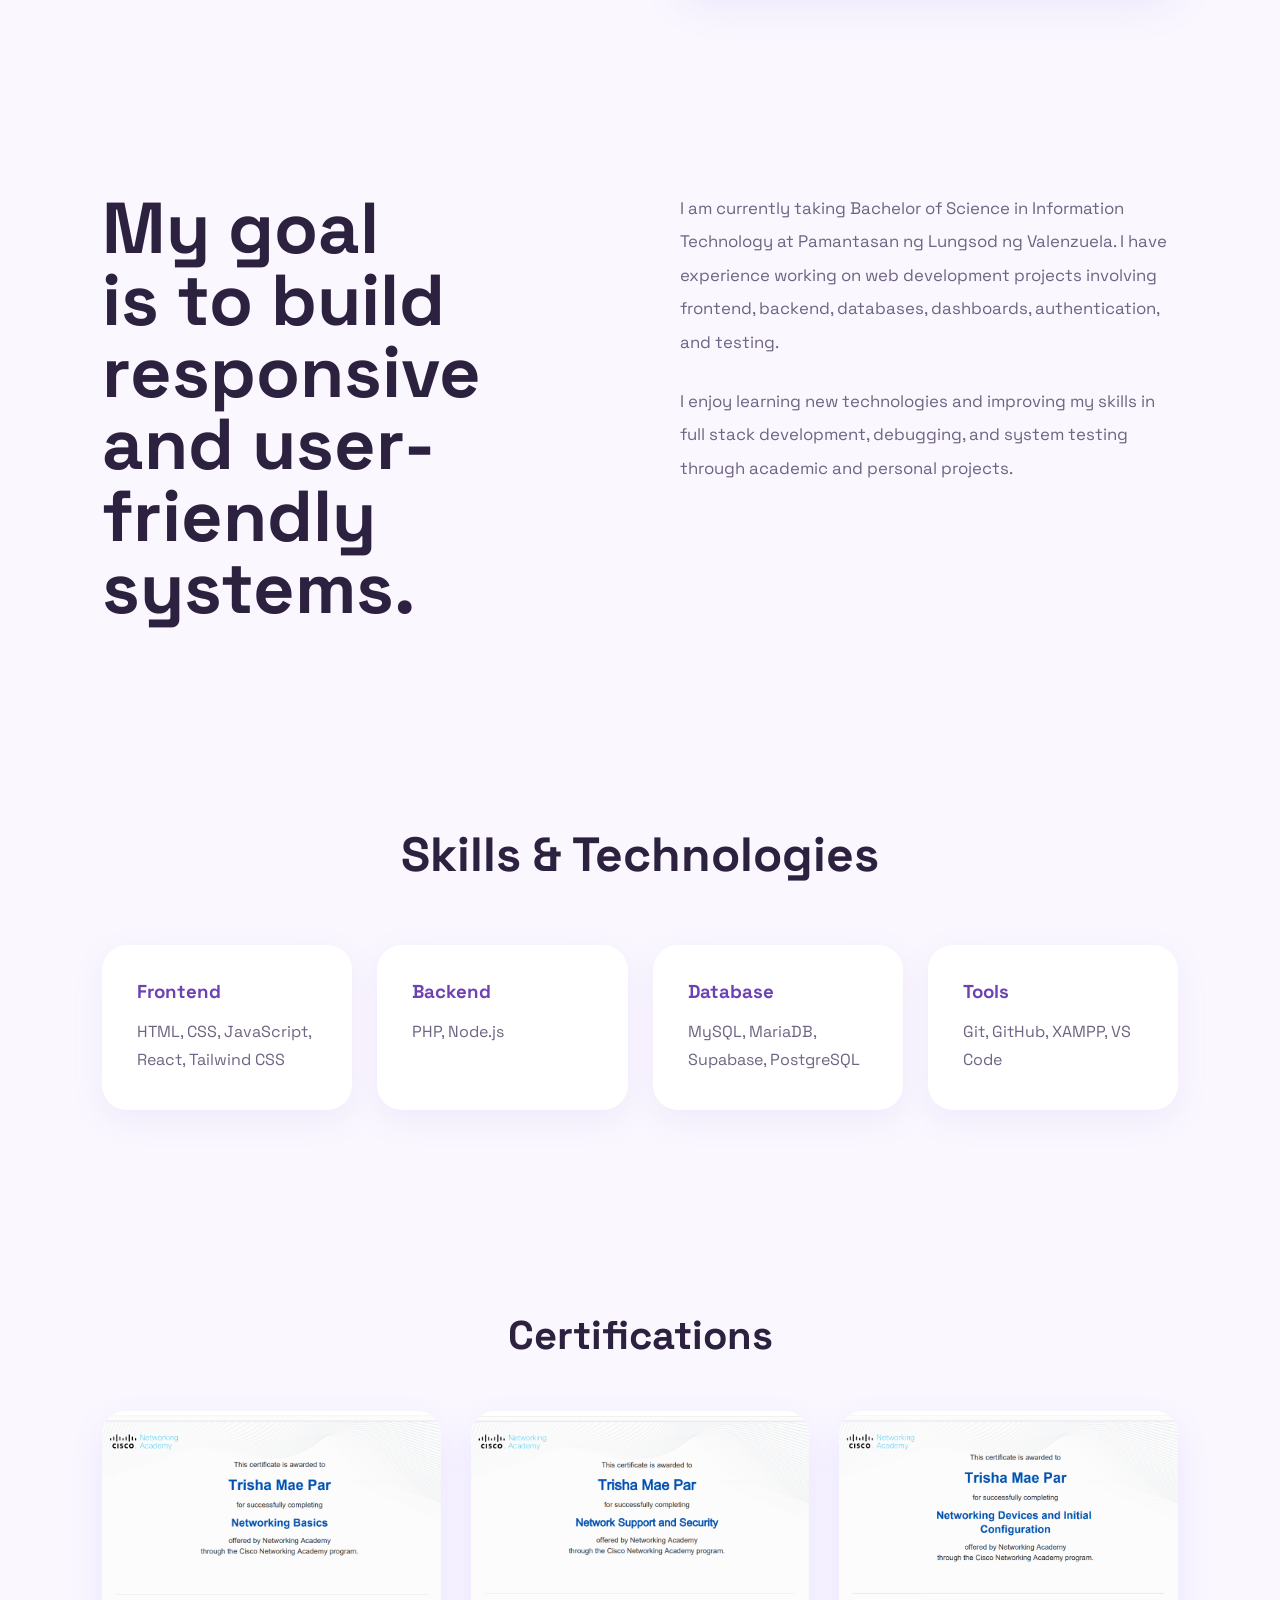
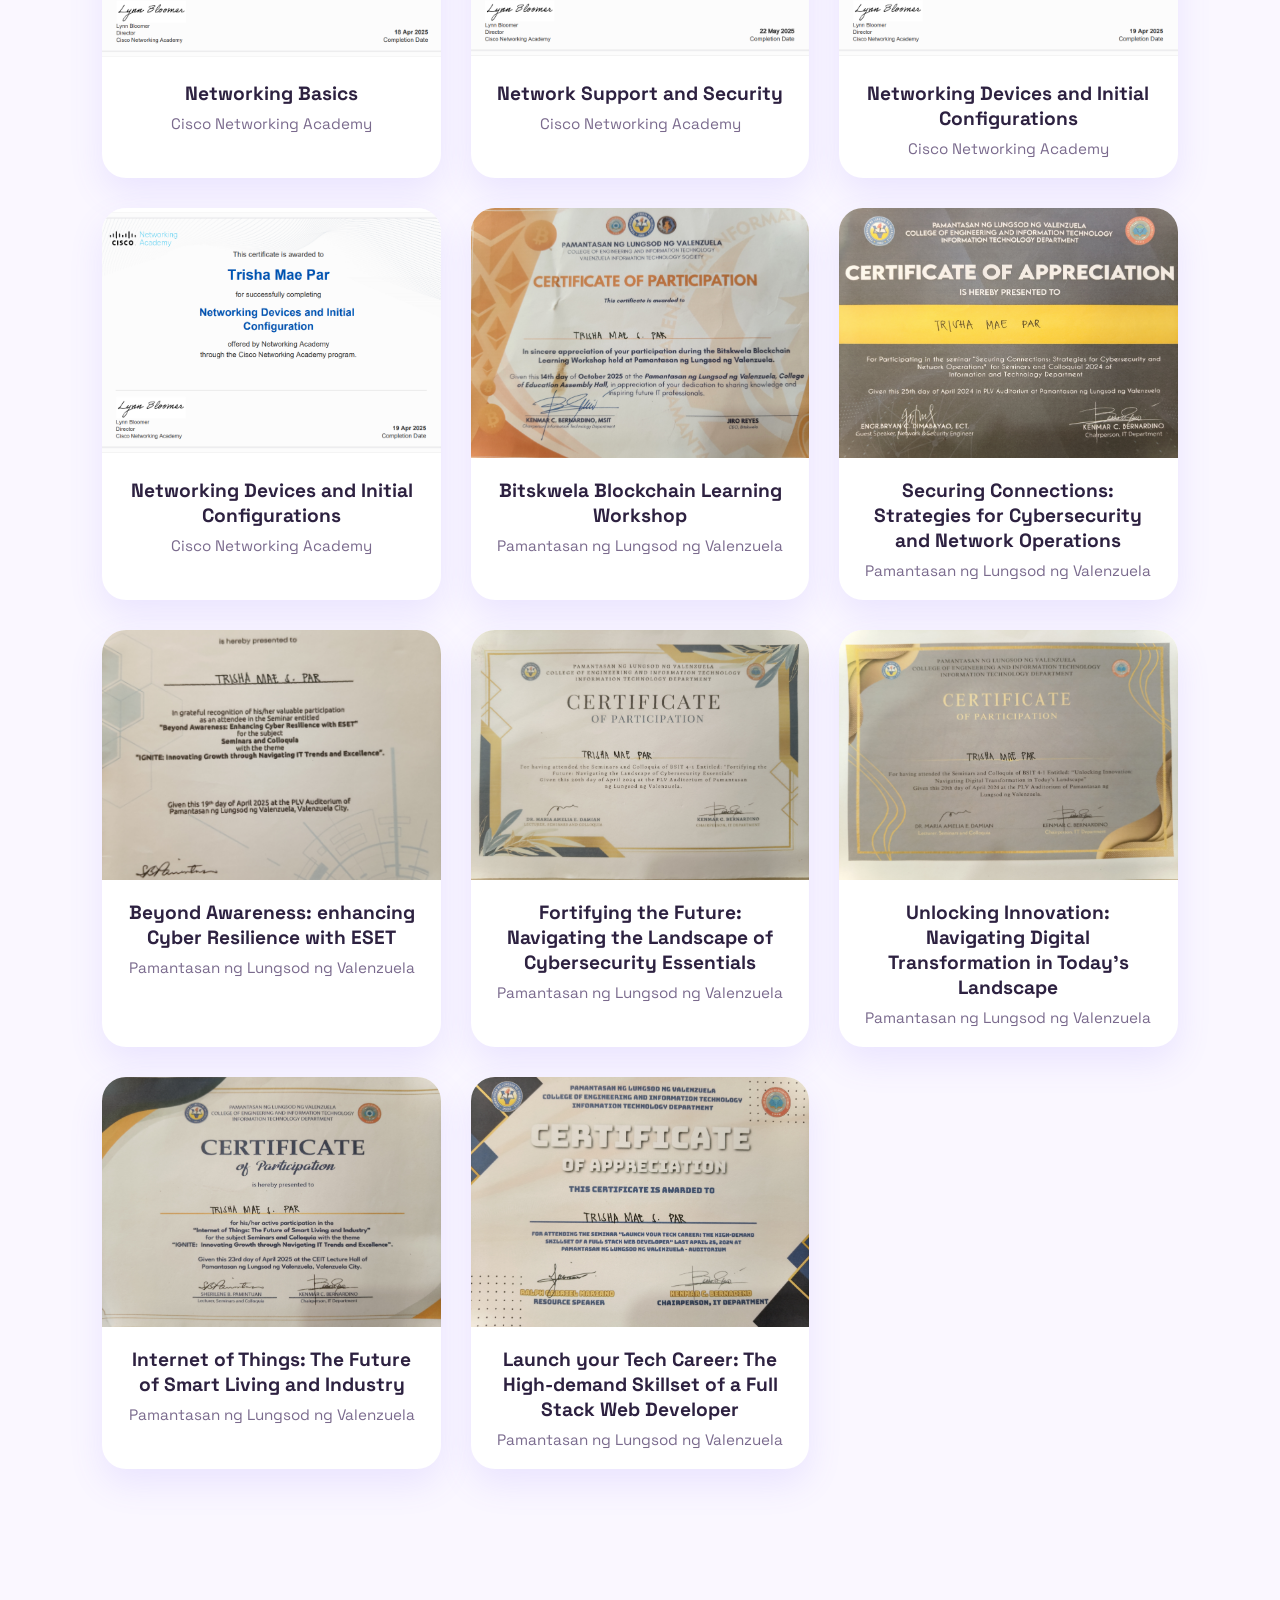
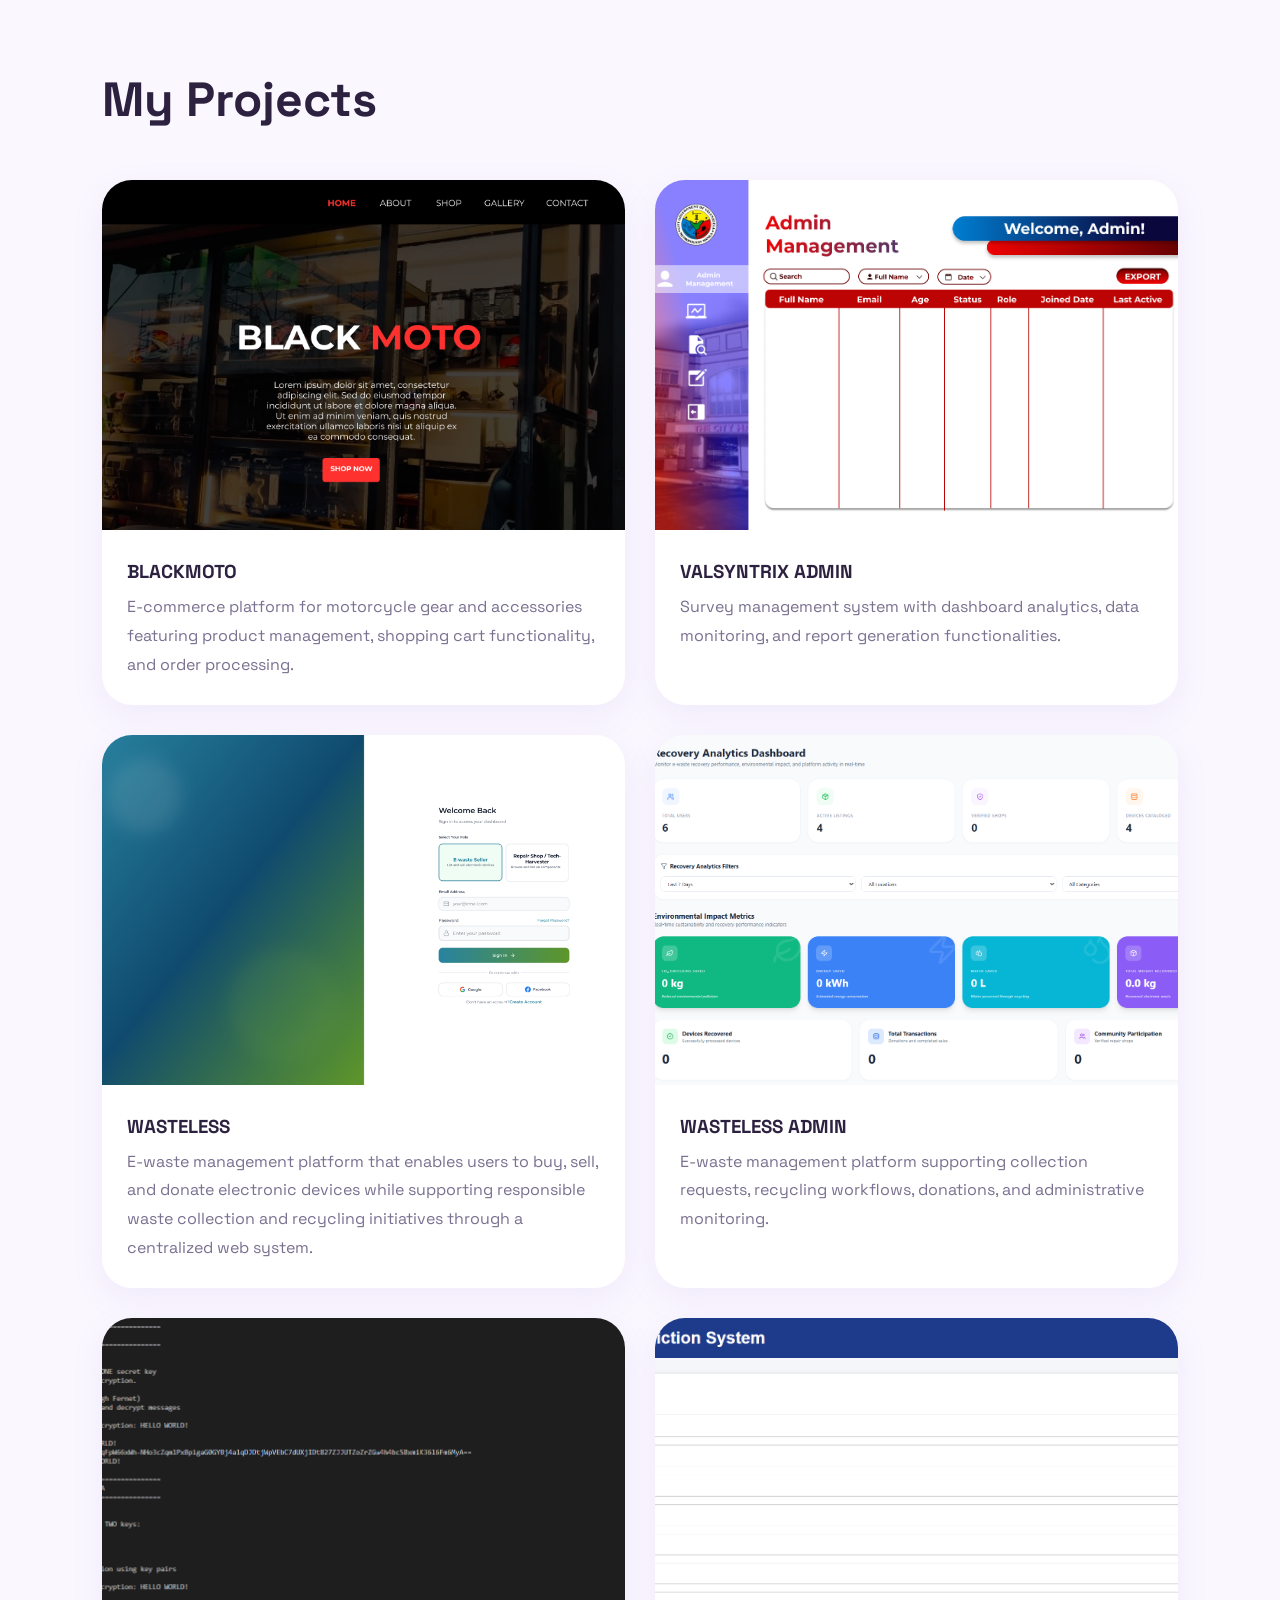
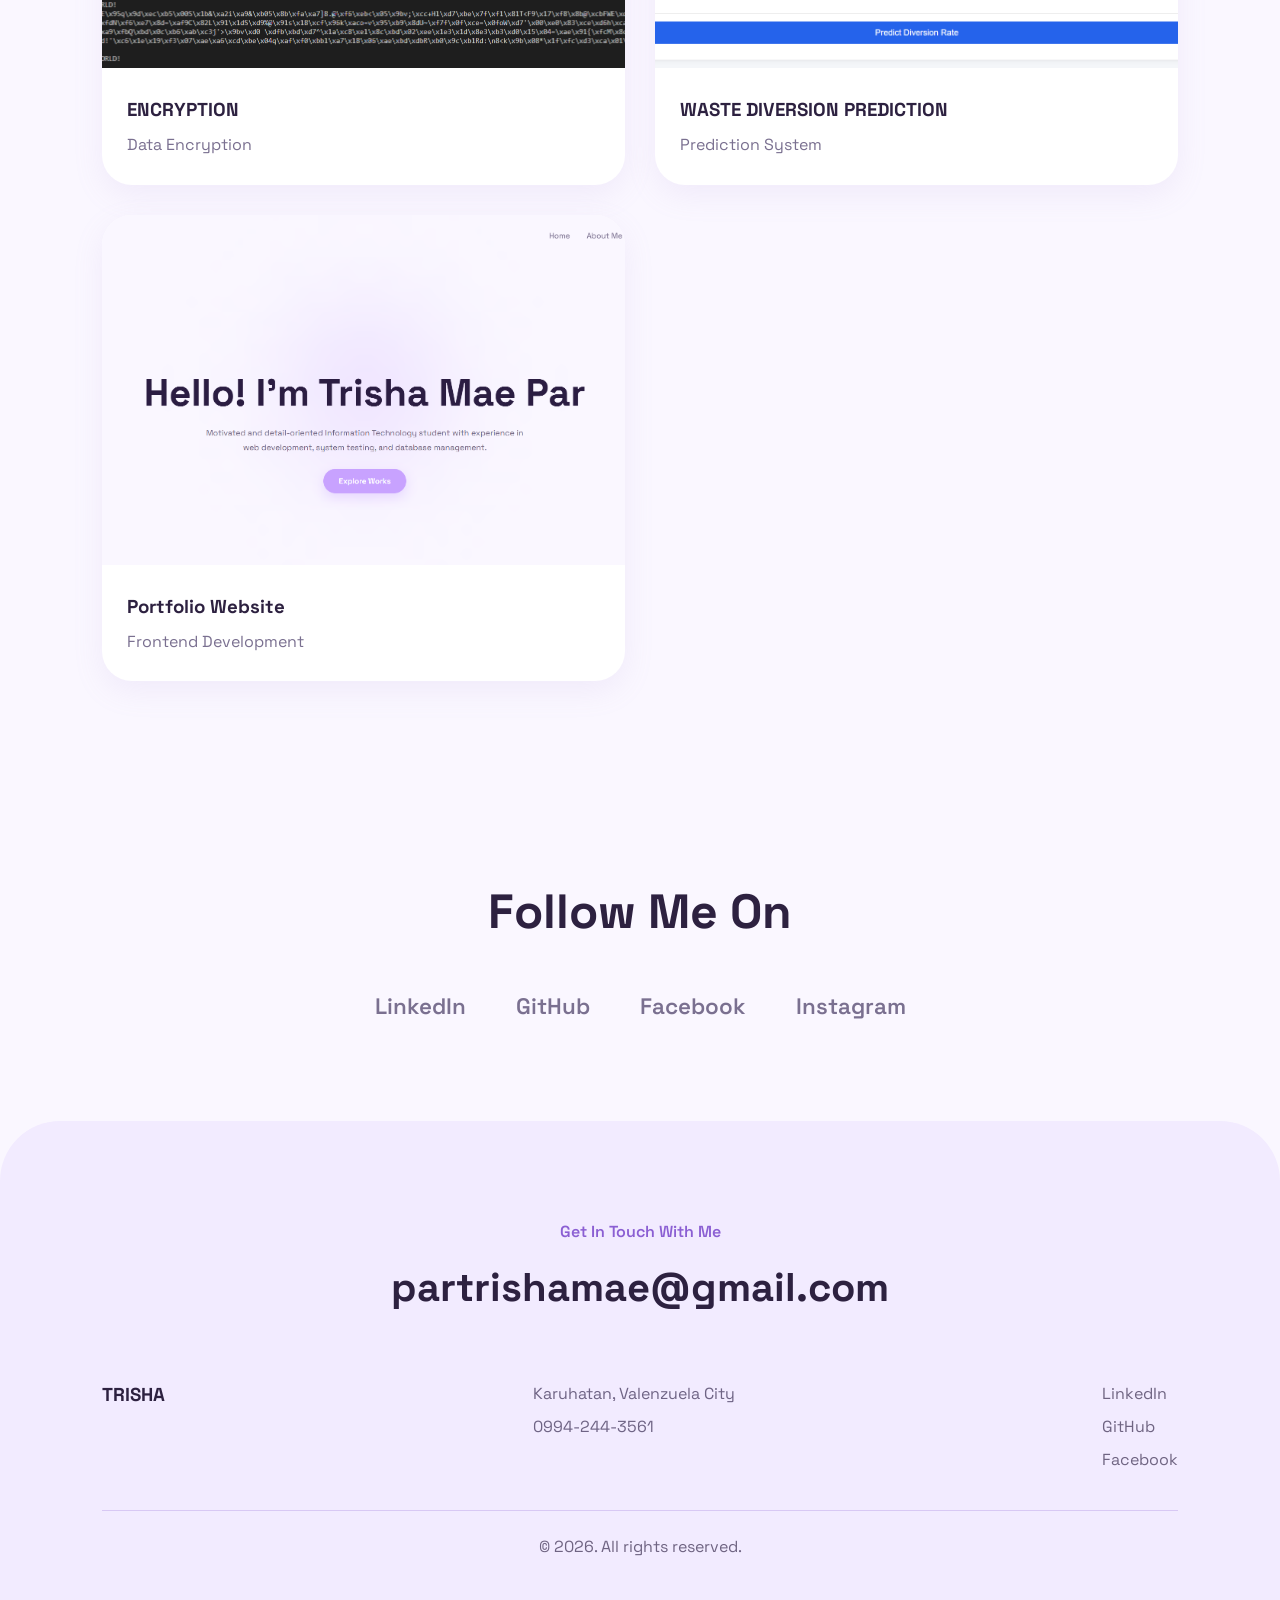
==== commit b48b8218: "updatess" ====
--- a/portfolio/index.html
+++ b/portfolio/index.html
@@ -145,7 +145,7 @@
 
         <div>
           <h3>Database</h3>
-          <p>MySQL, MariaDB</p>
+          <p>MySQL, MariaDB, Supabase, PostgreSQL</p>
         </div>
 
         <div>
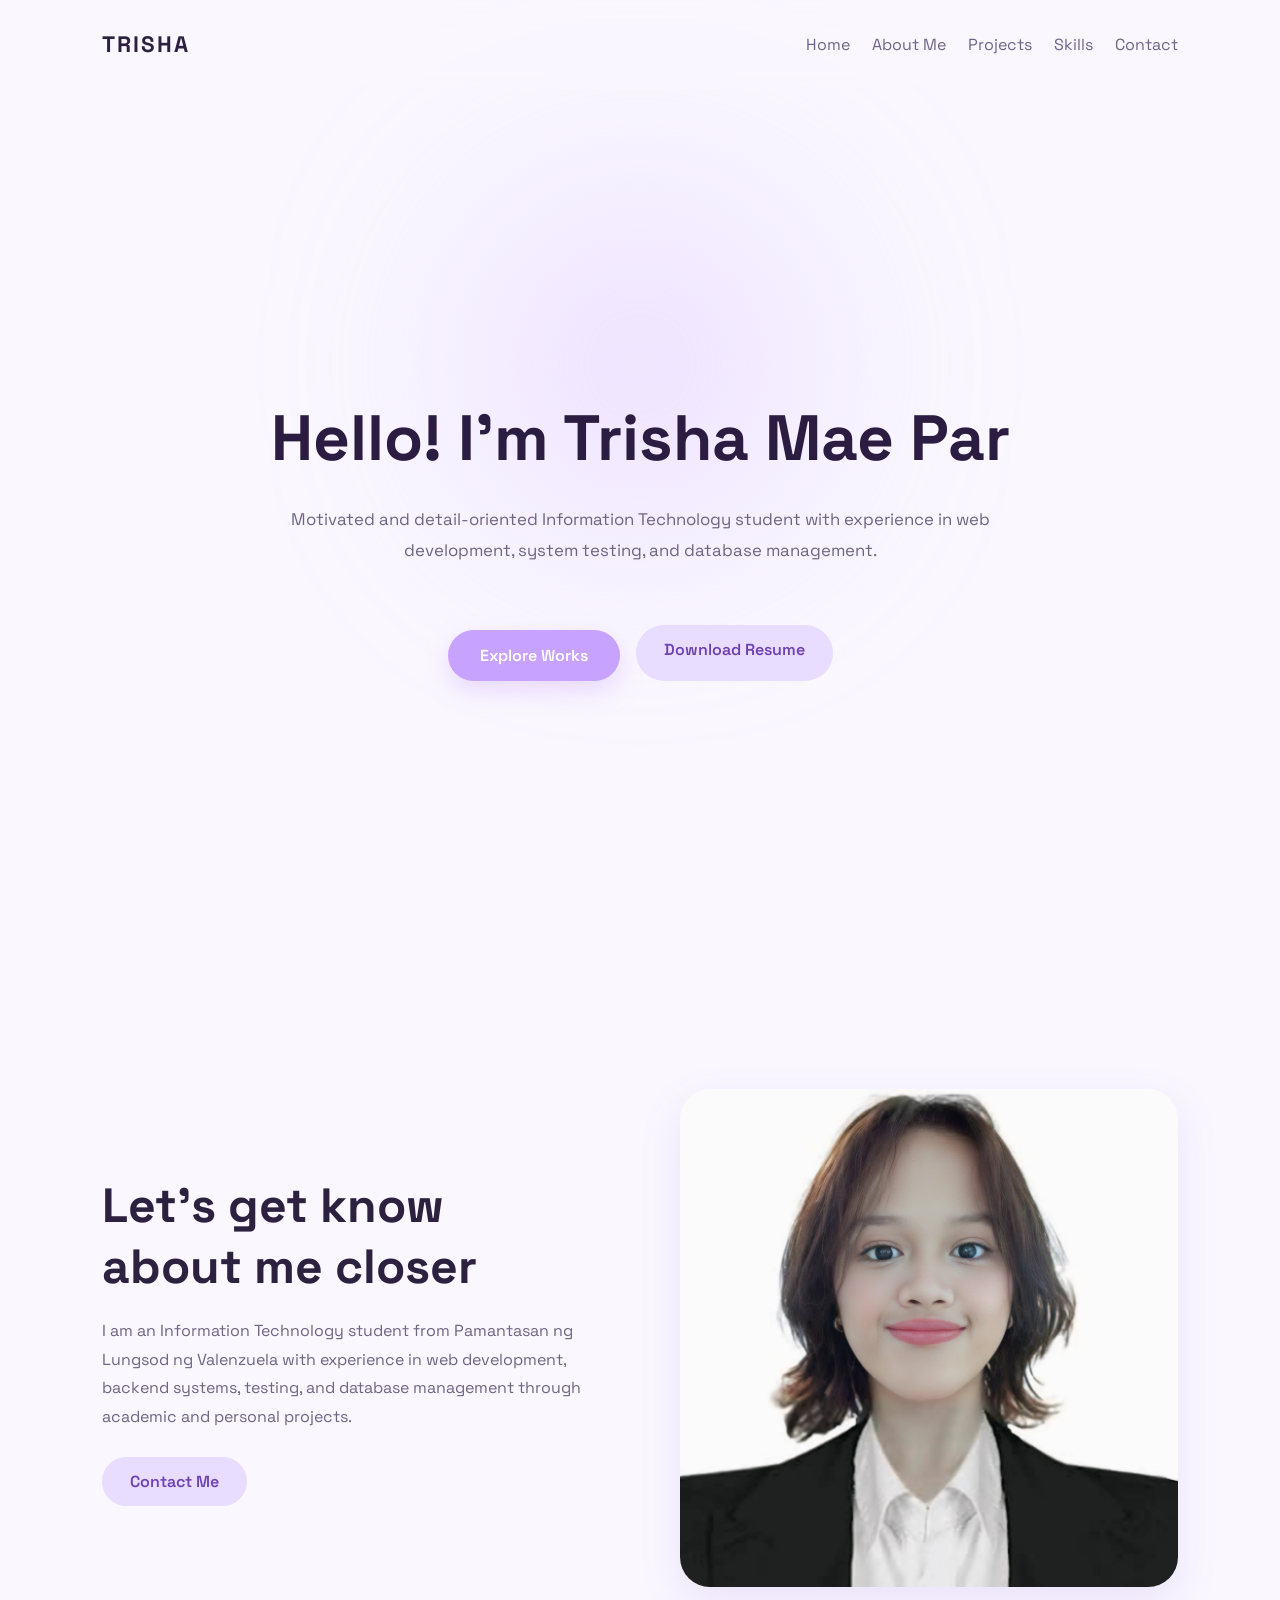
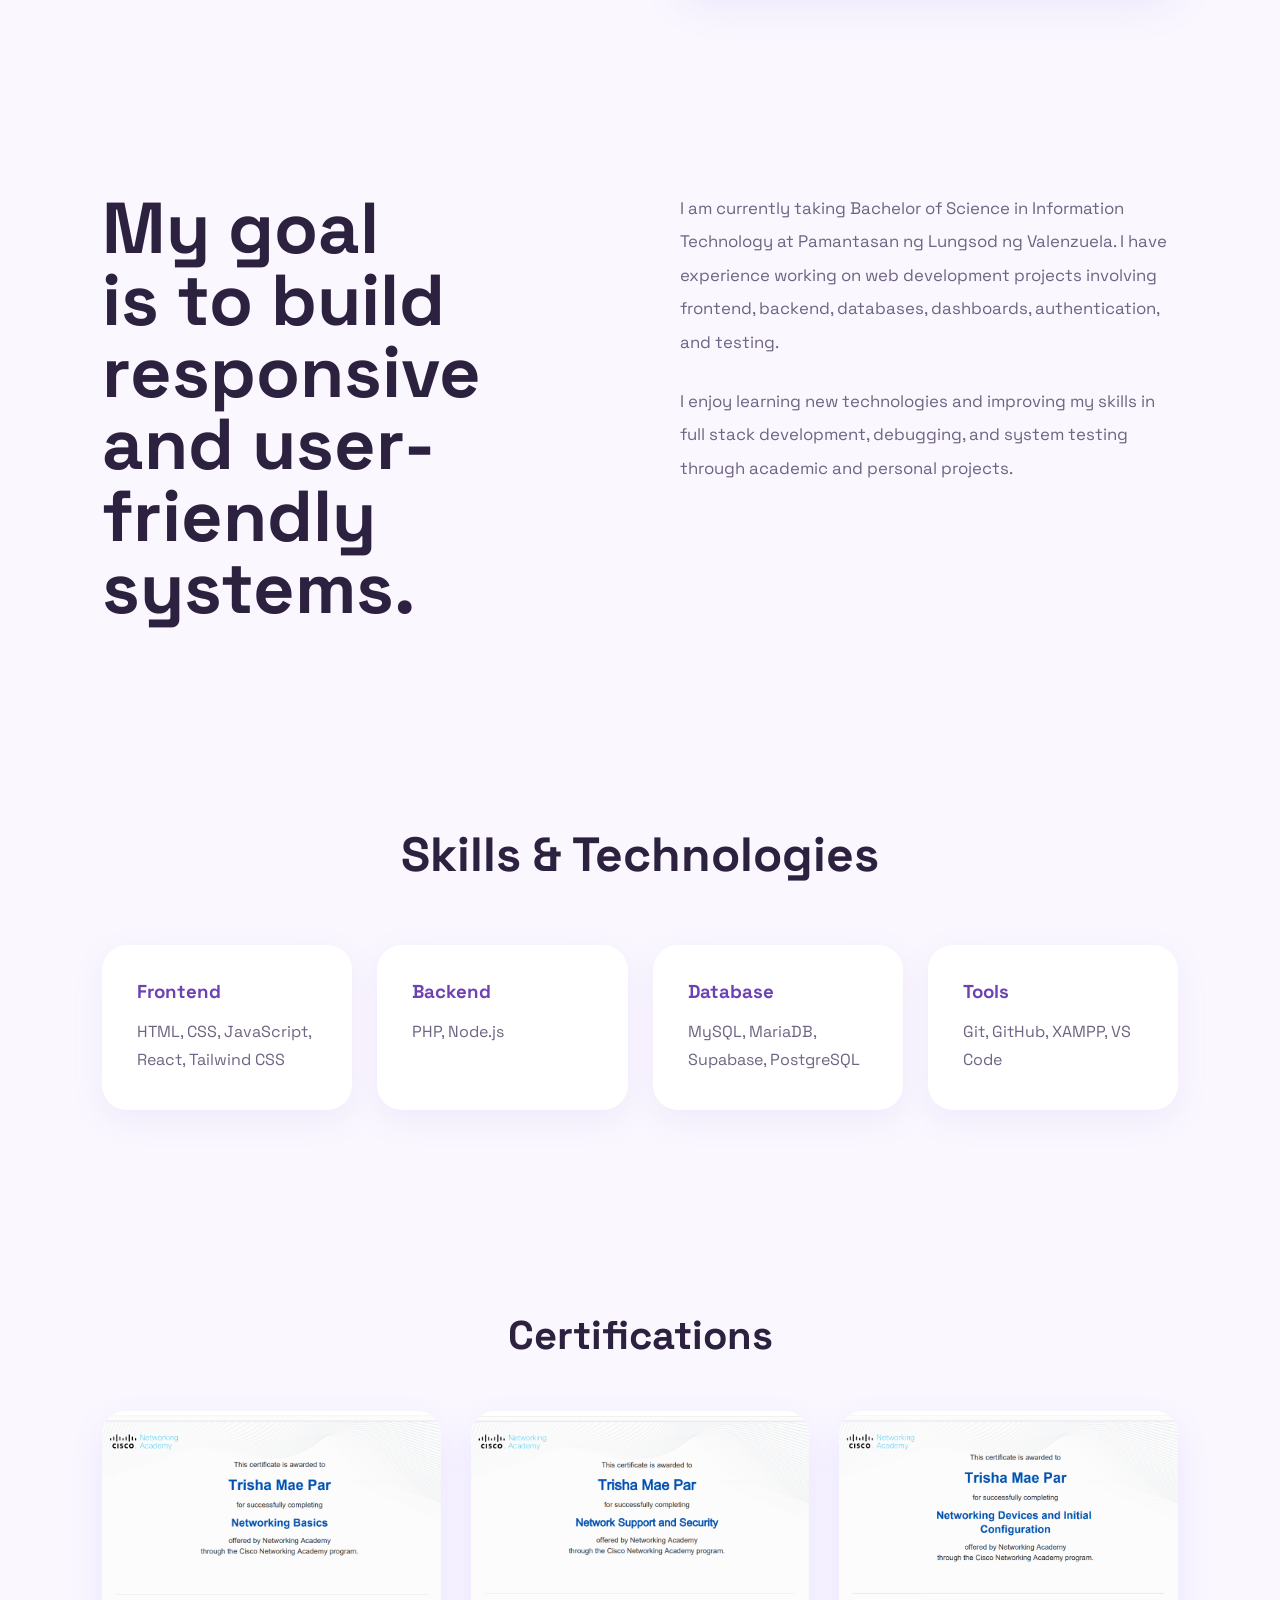
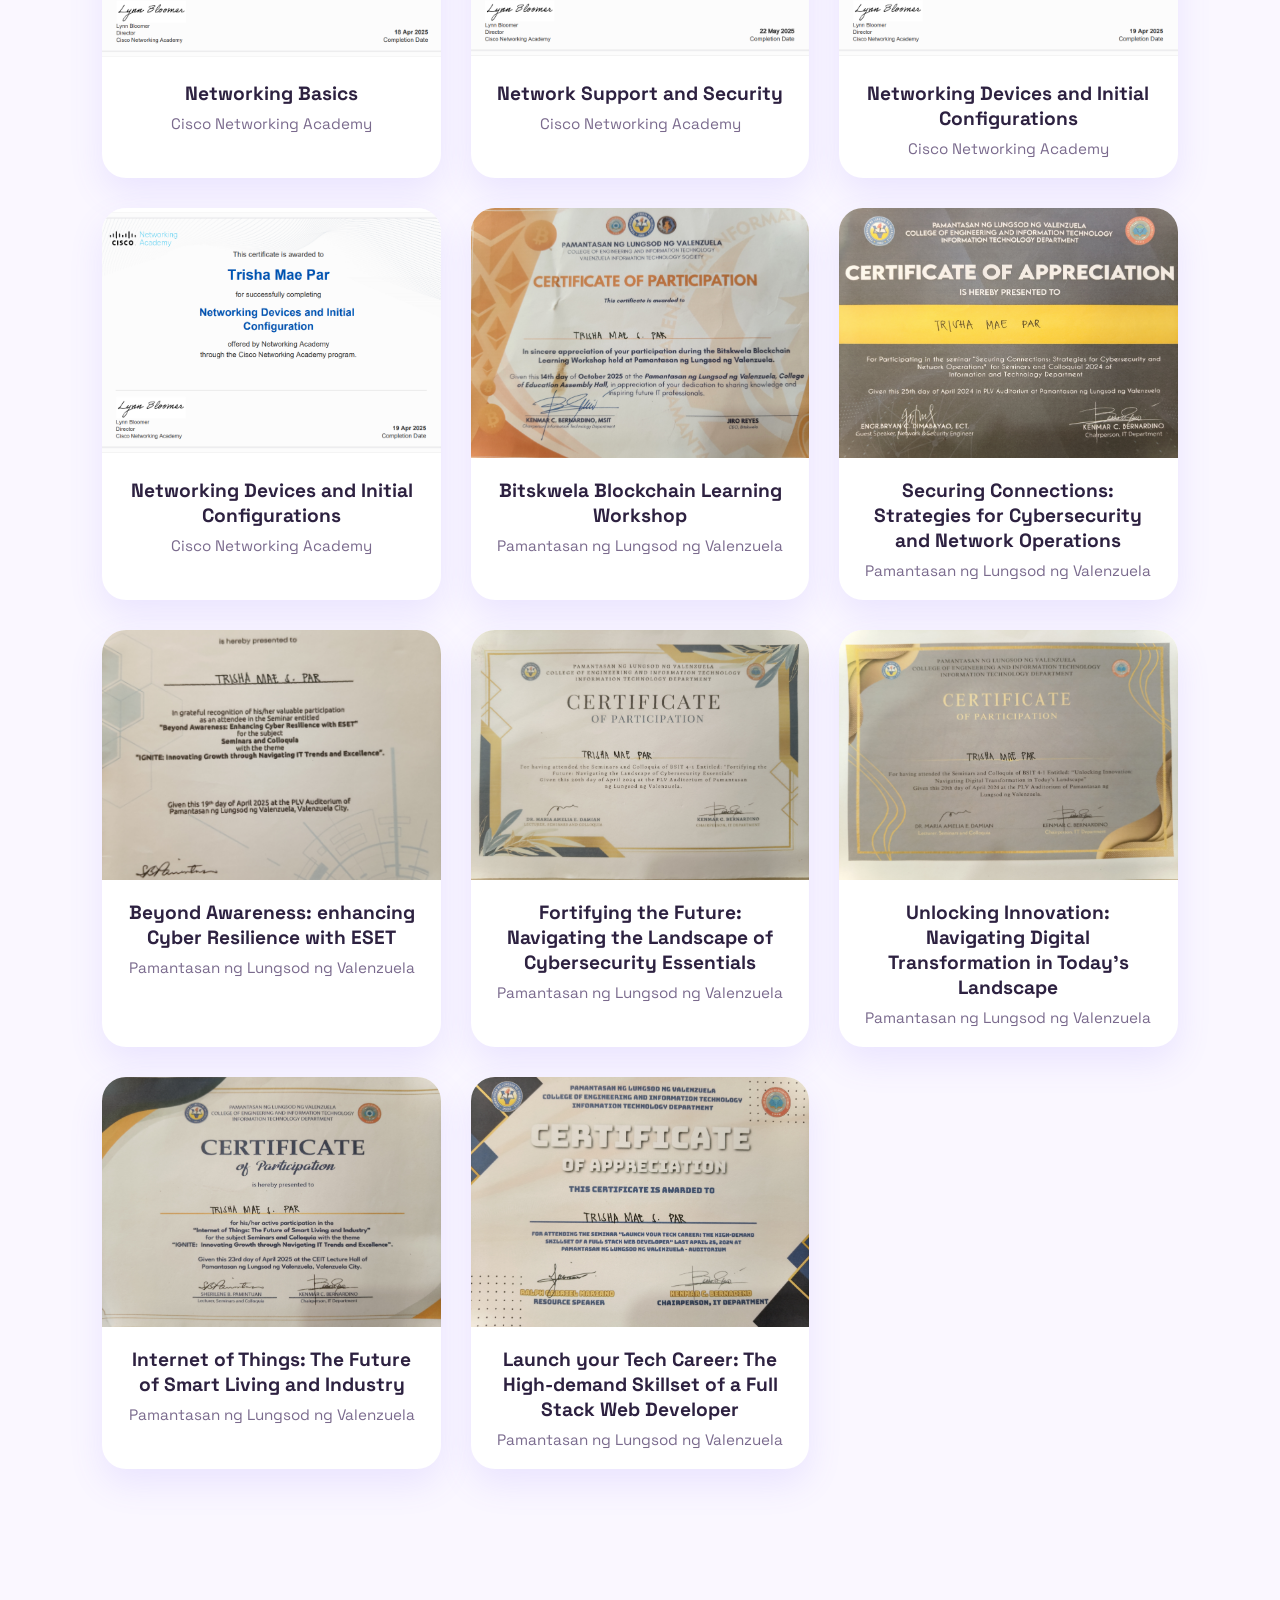
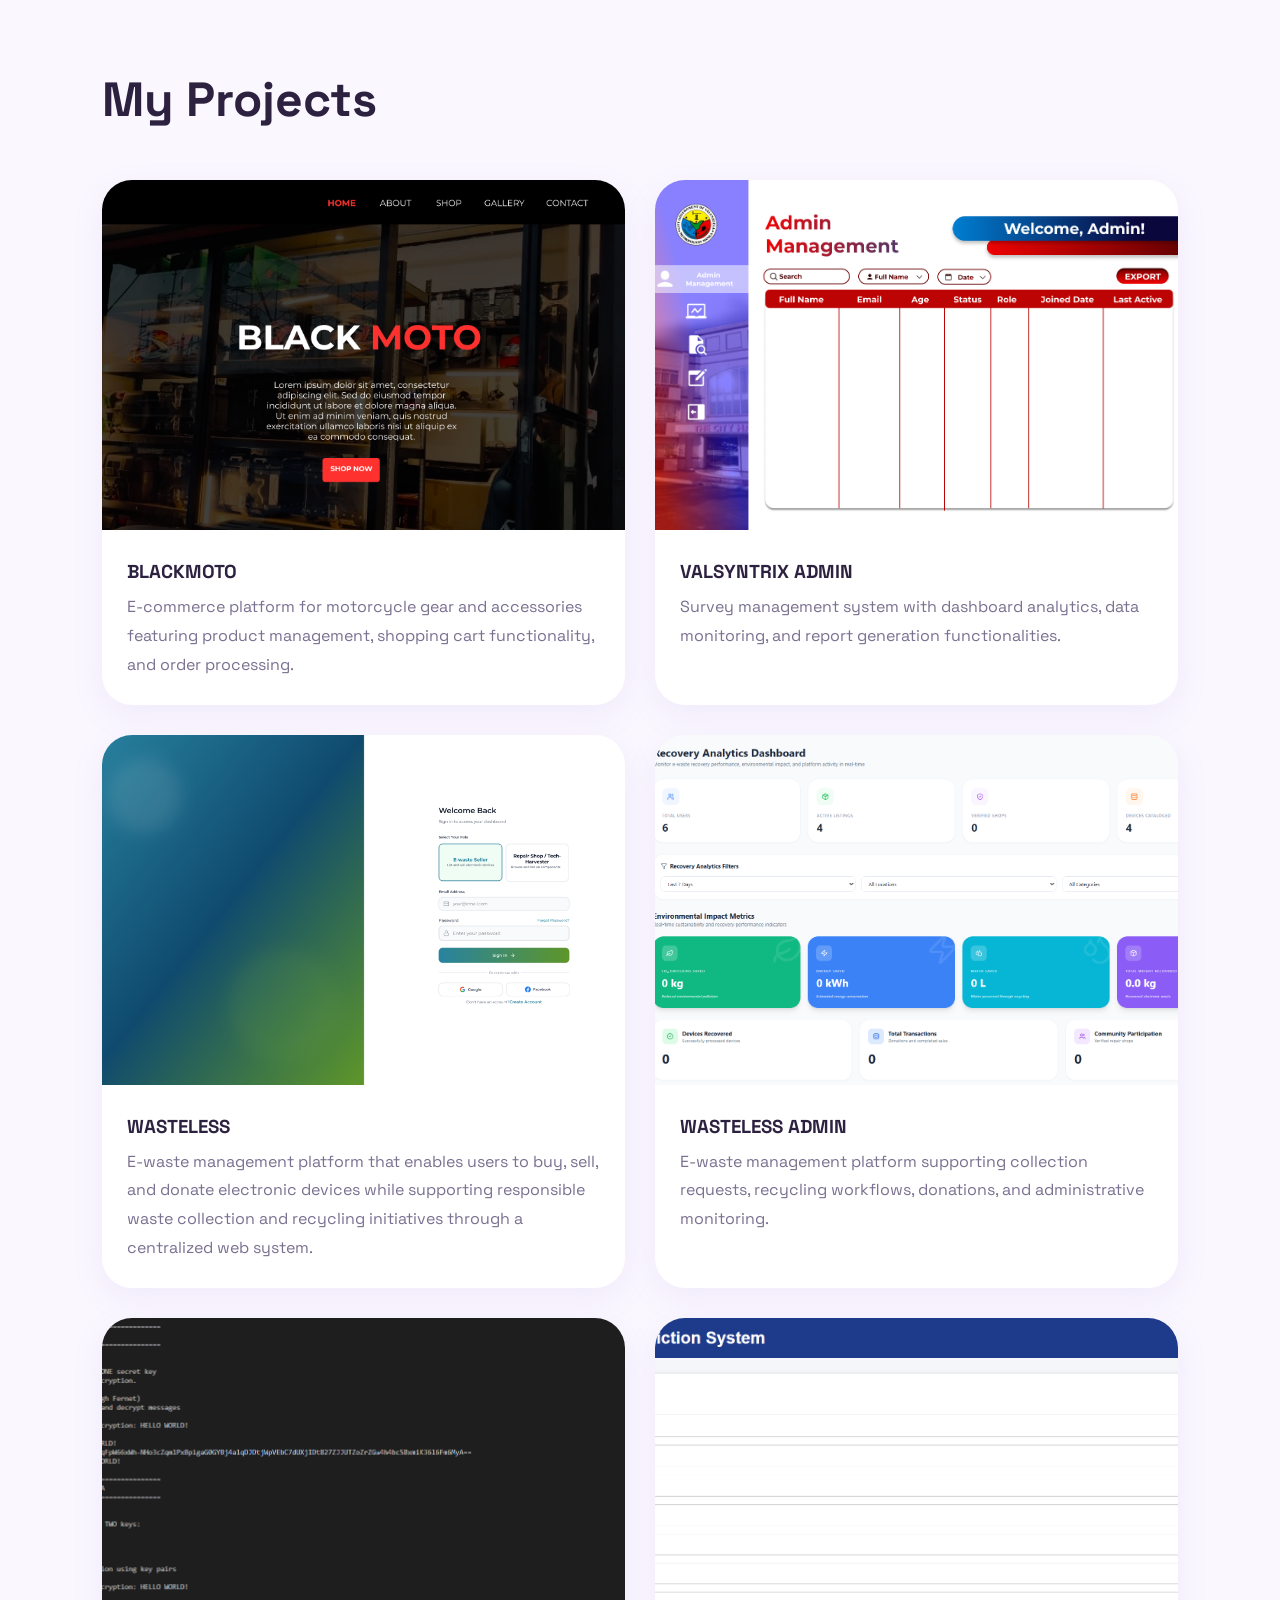
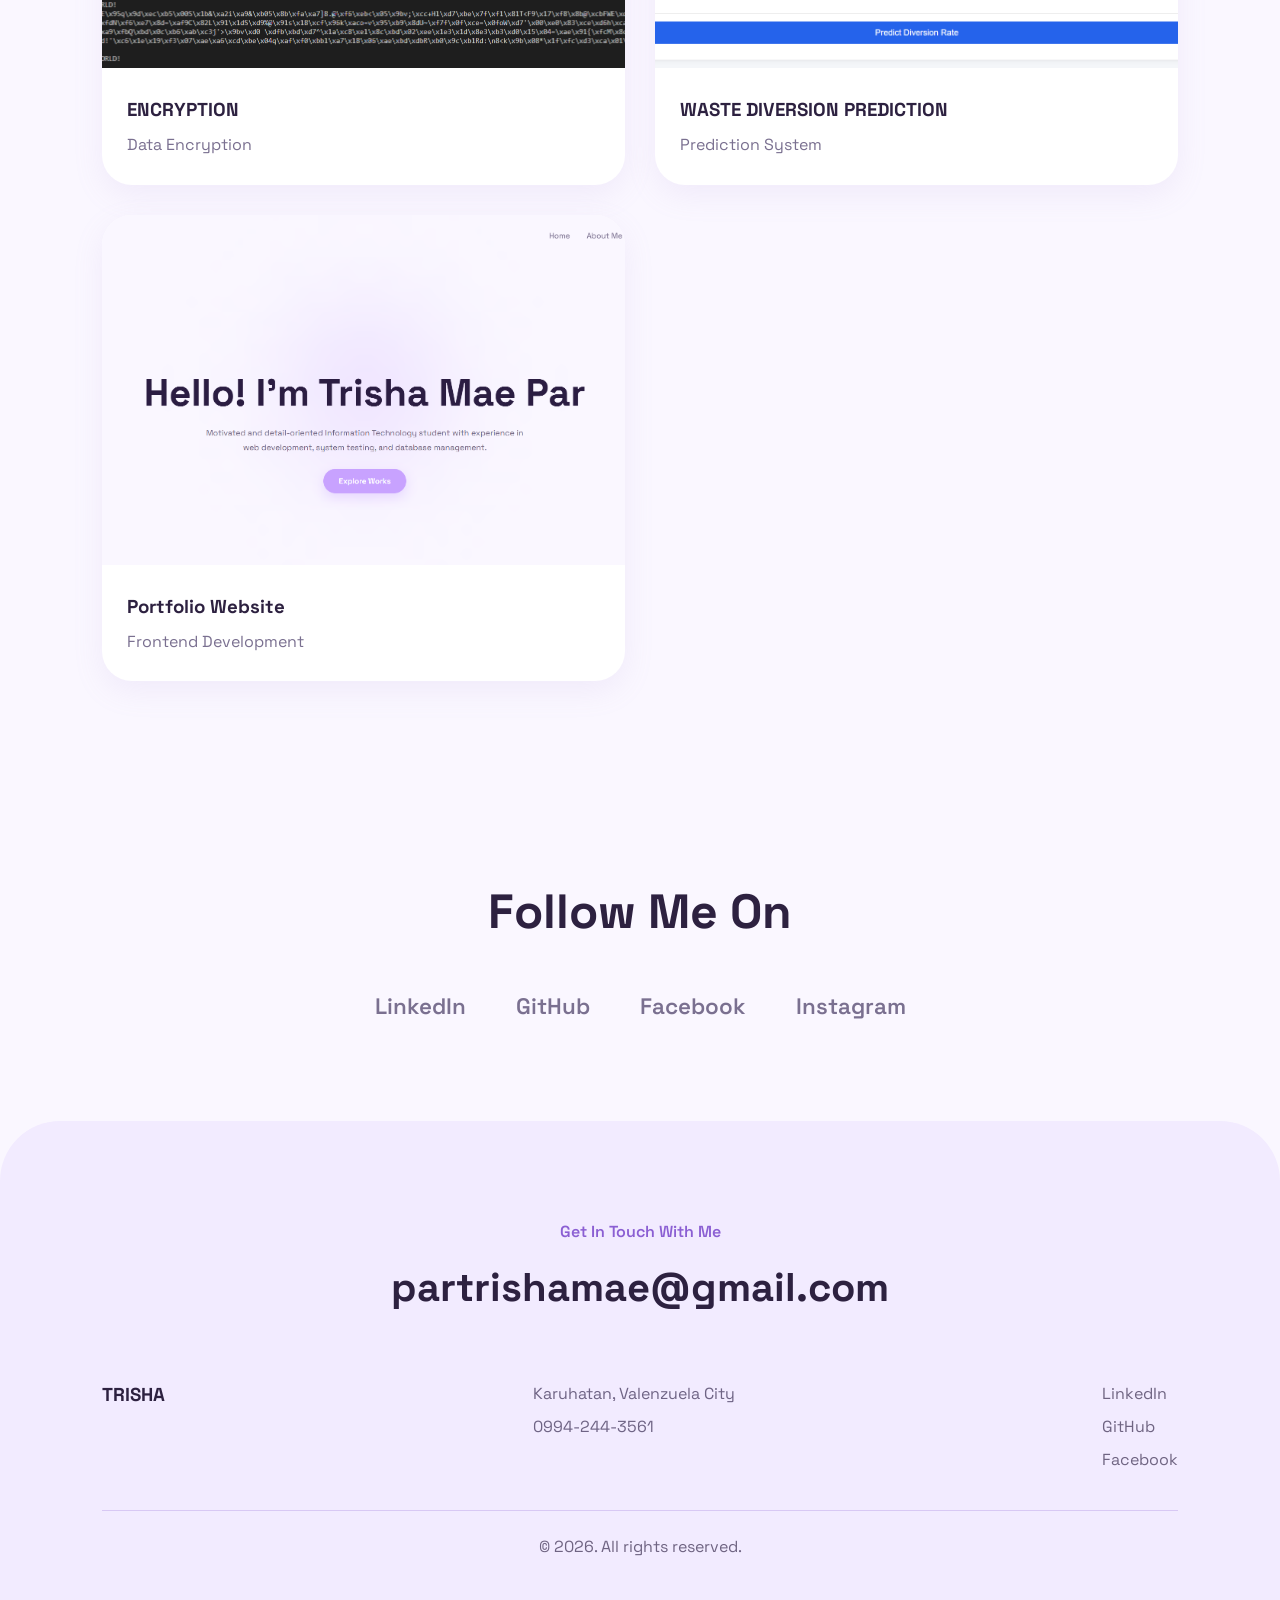
==== commit e93e0ac5: "updates" ====
--- a/portfolio/index.html
+++ b/portfolio/index.html
@@ -49,8 +49,9 @@
           <li><a href="#home">Home</a></li>
           <li><a href="#about">About Me</a></li>
           <li><a href="#projects">Projects</a></li>
+          <li><a href="#skills">Skills</a></li>
           <li><a href="#contact">Contact</a></li>
-          <li><a href="#skills">Skills</a></li>
+
         </ul>
       </nav>
     </header>
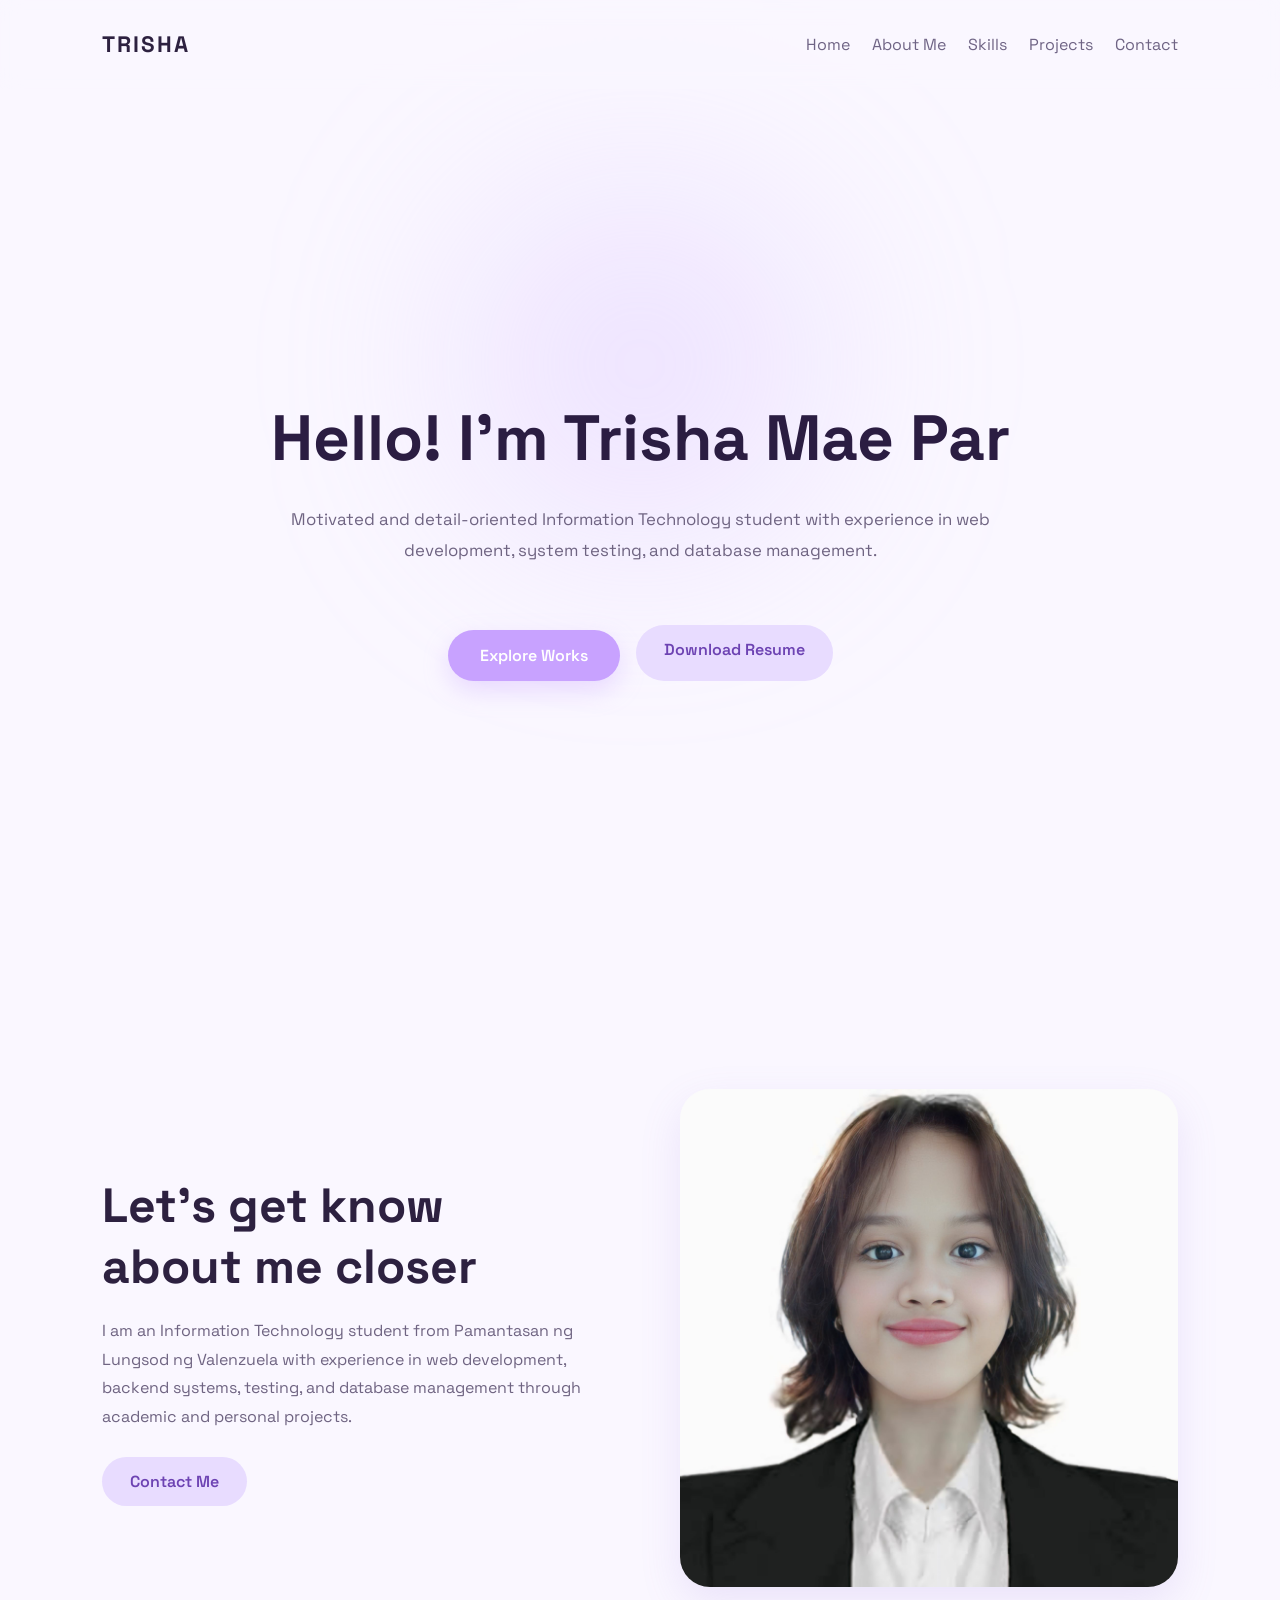
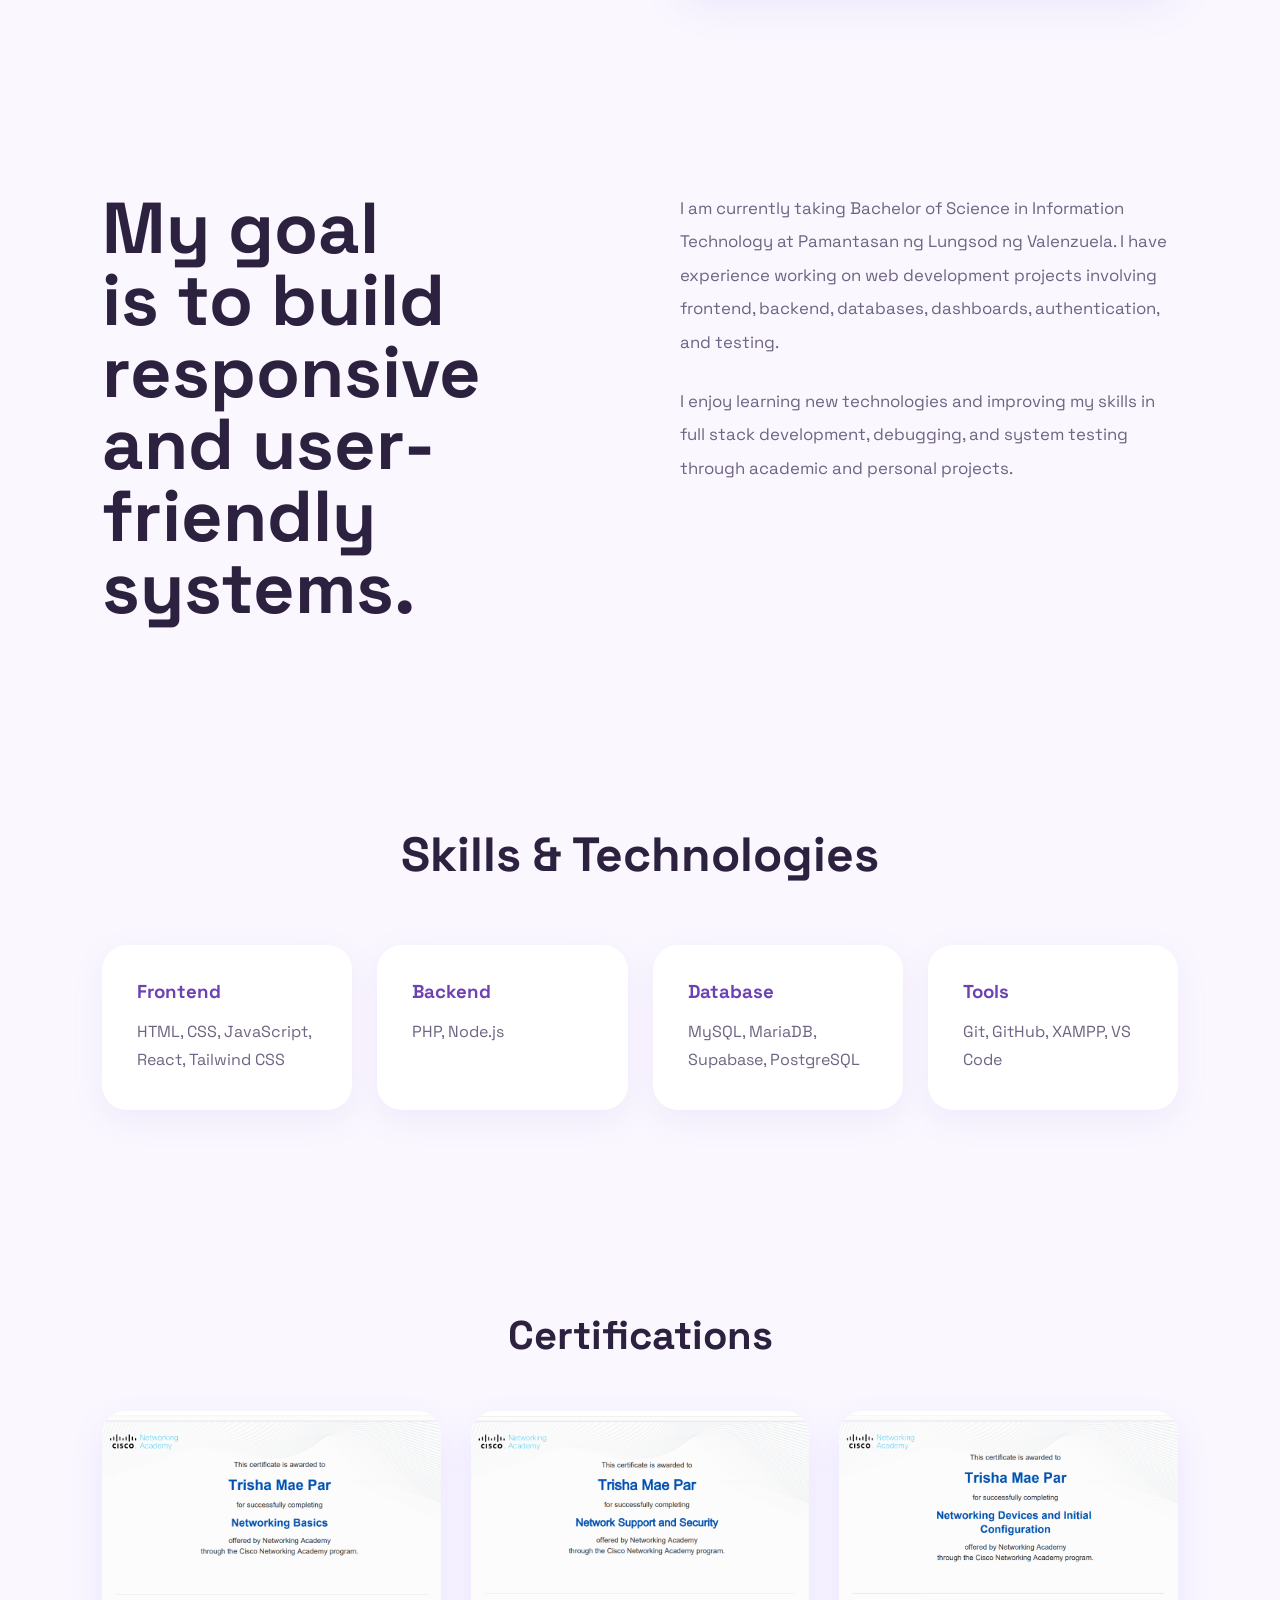
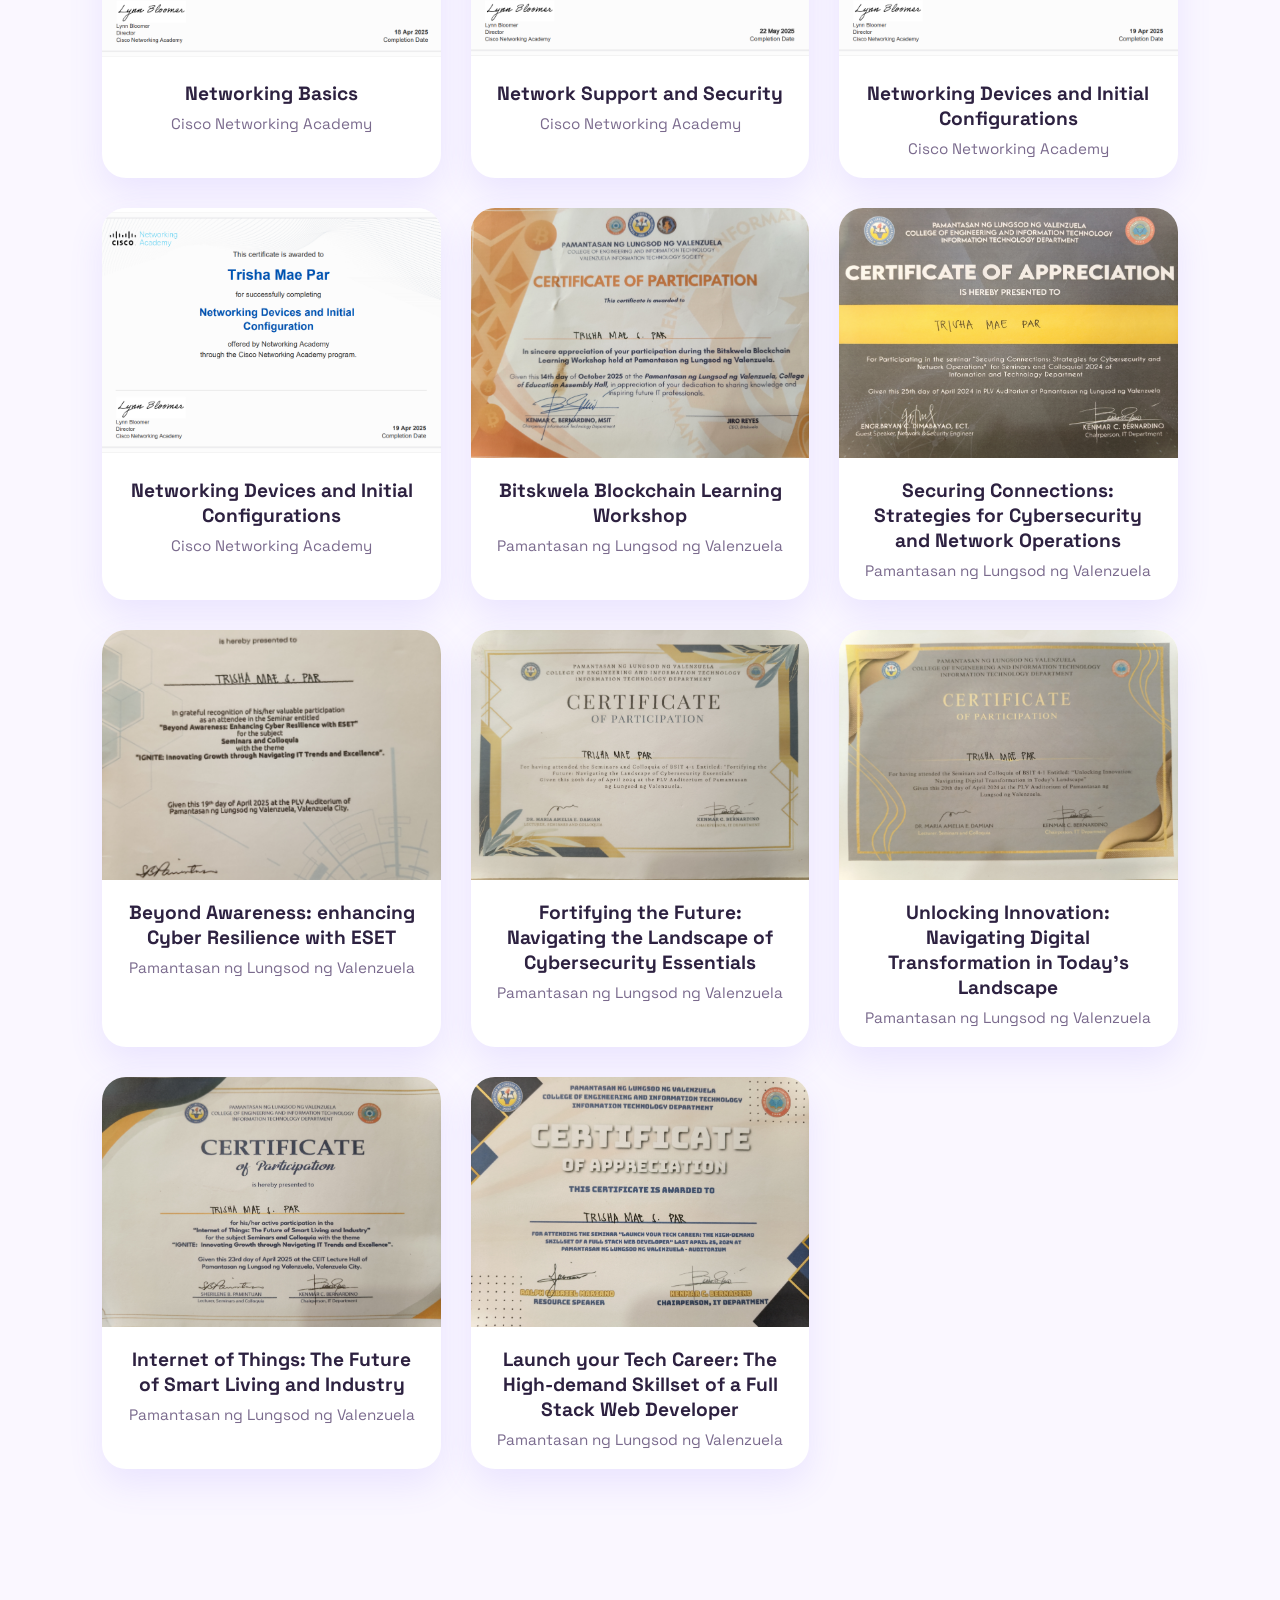
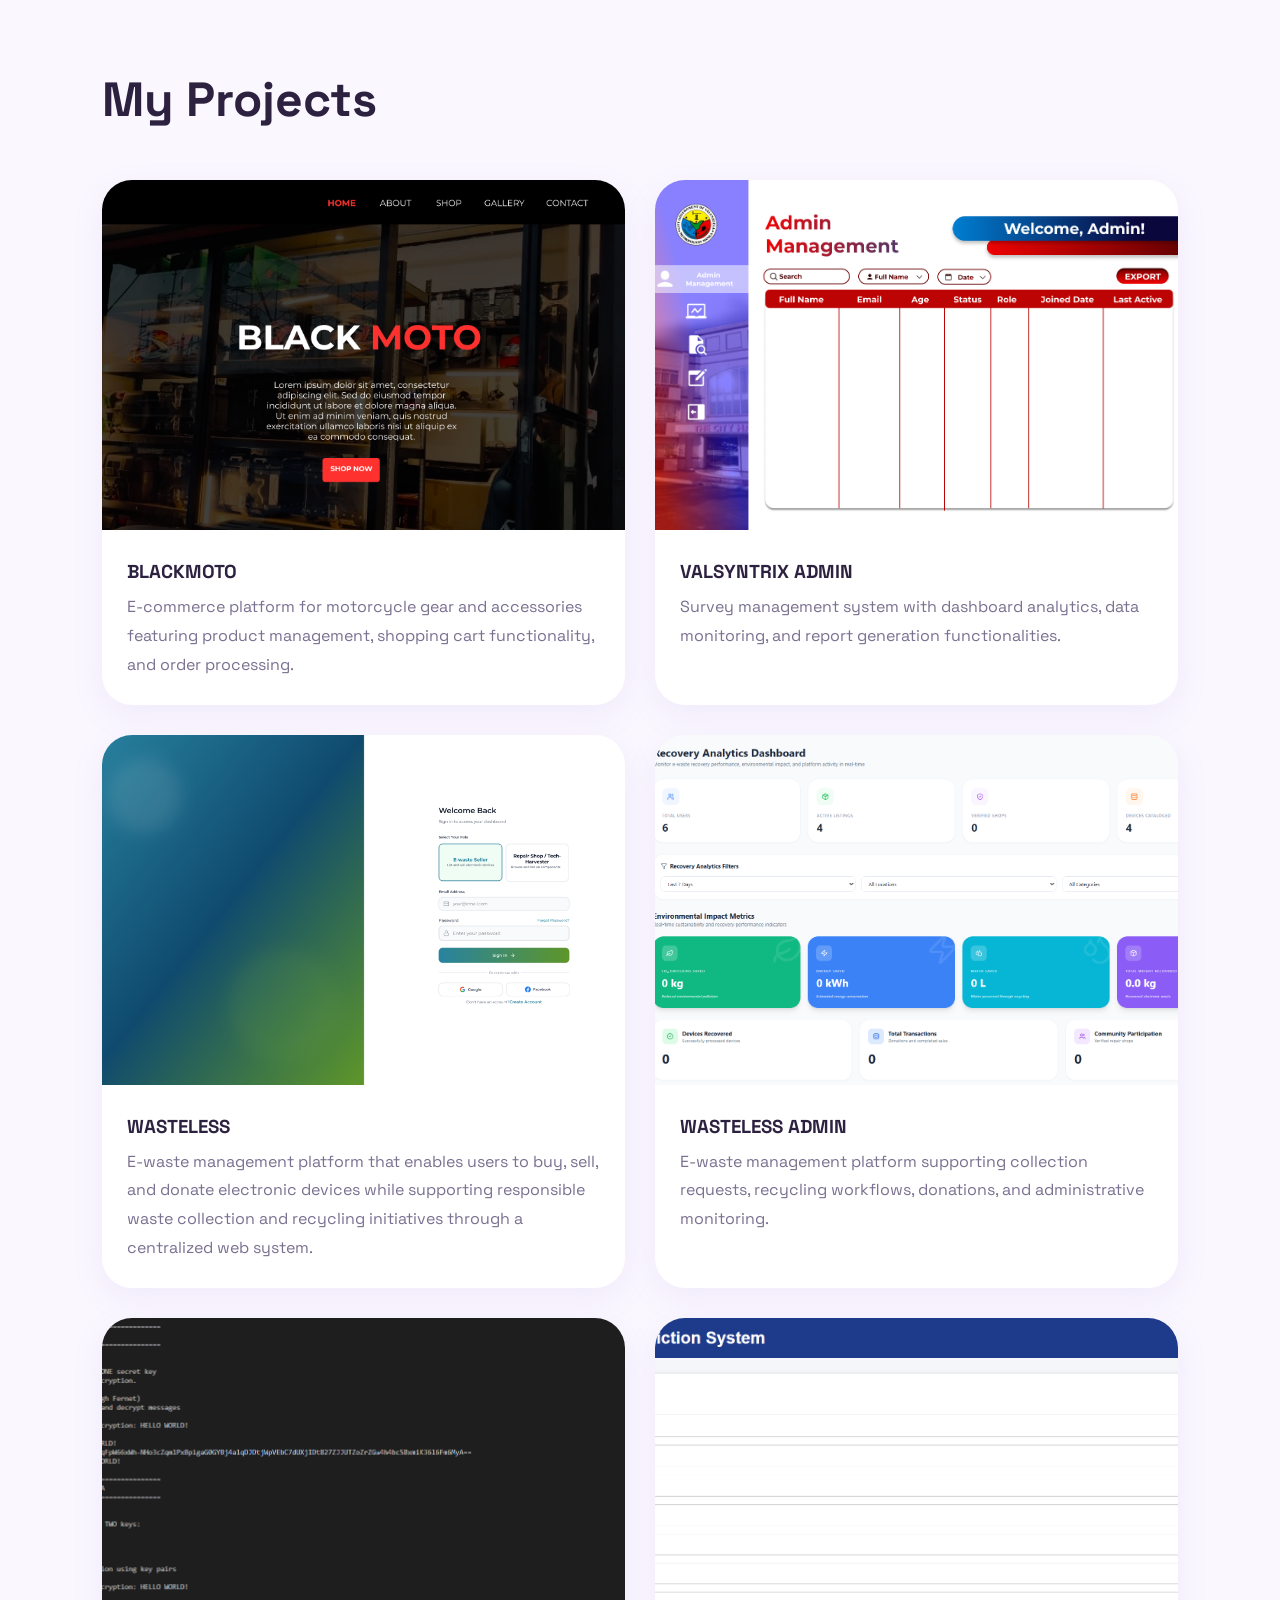
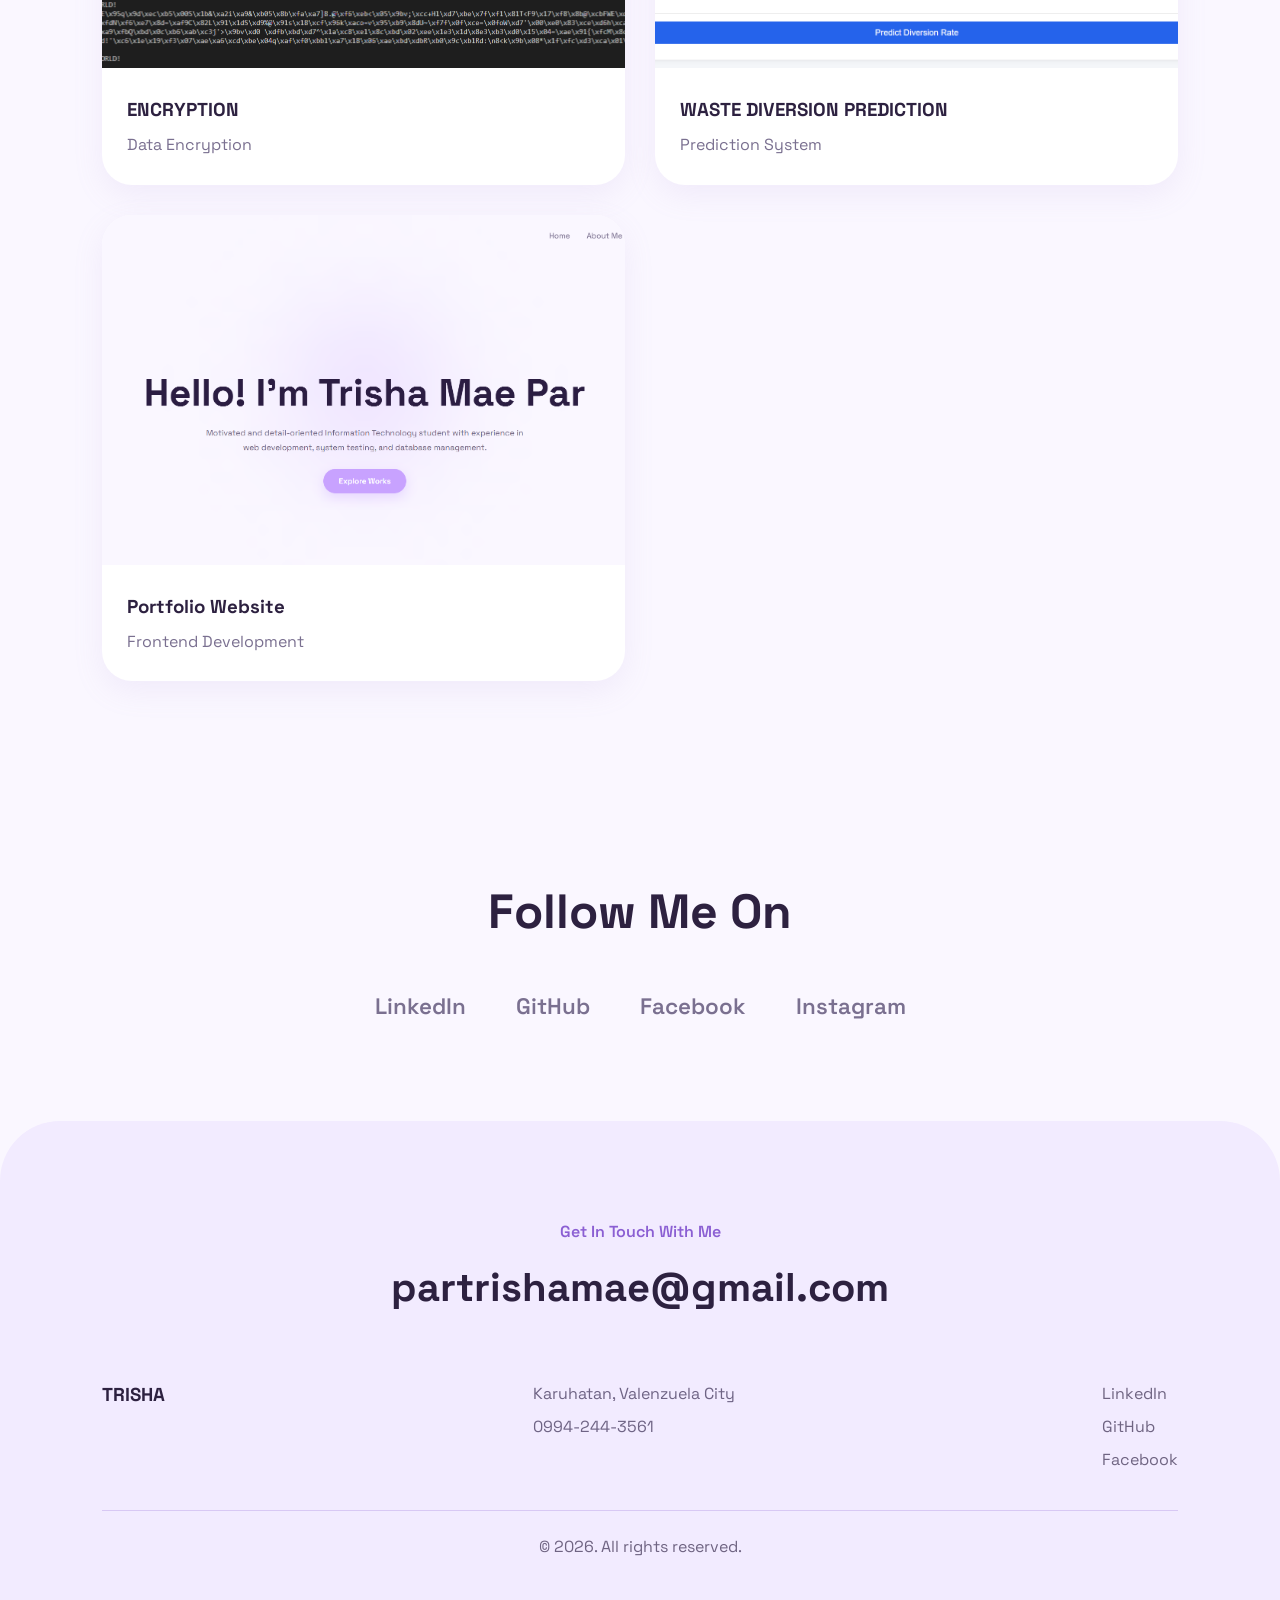
==== commit 9f851949: "update" ====
--- a/portfolio/index.html
+++ b/portfolio/index.html
@@ -48,8 +48,8 @@
         <ul class="nav-links">
           <li><a href="#home">Home</a></li>
           <li><a href="#about">About Me</a></li>
+          <li><a href="#skills">Skills</a></li>
           <li><a href="#projects">Projects</a></li>
-          <li><a href="#skills">Skills</a></li>
           <li><a href="#contact">Contact</a></li>
 
         </ul>
